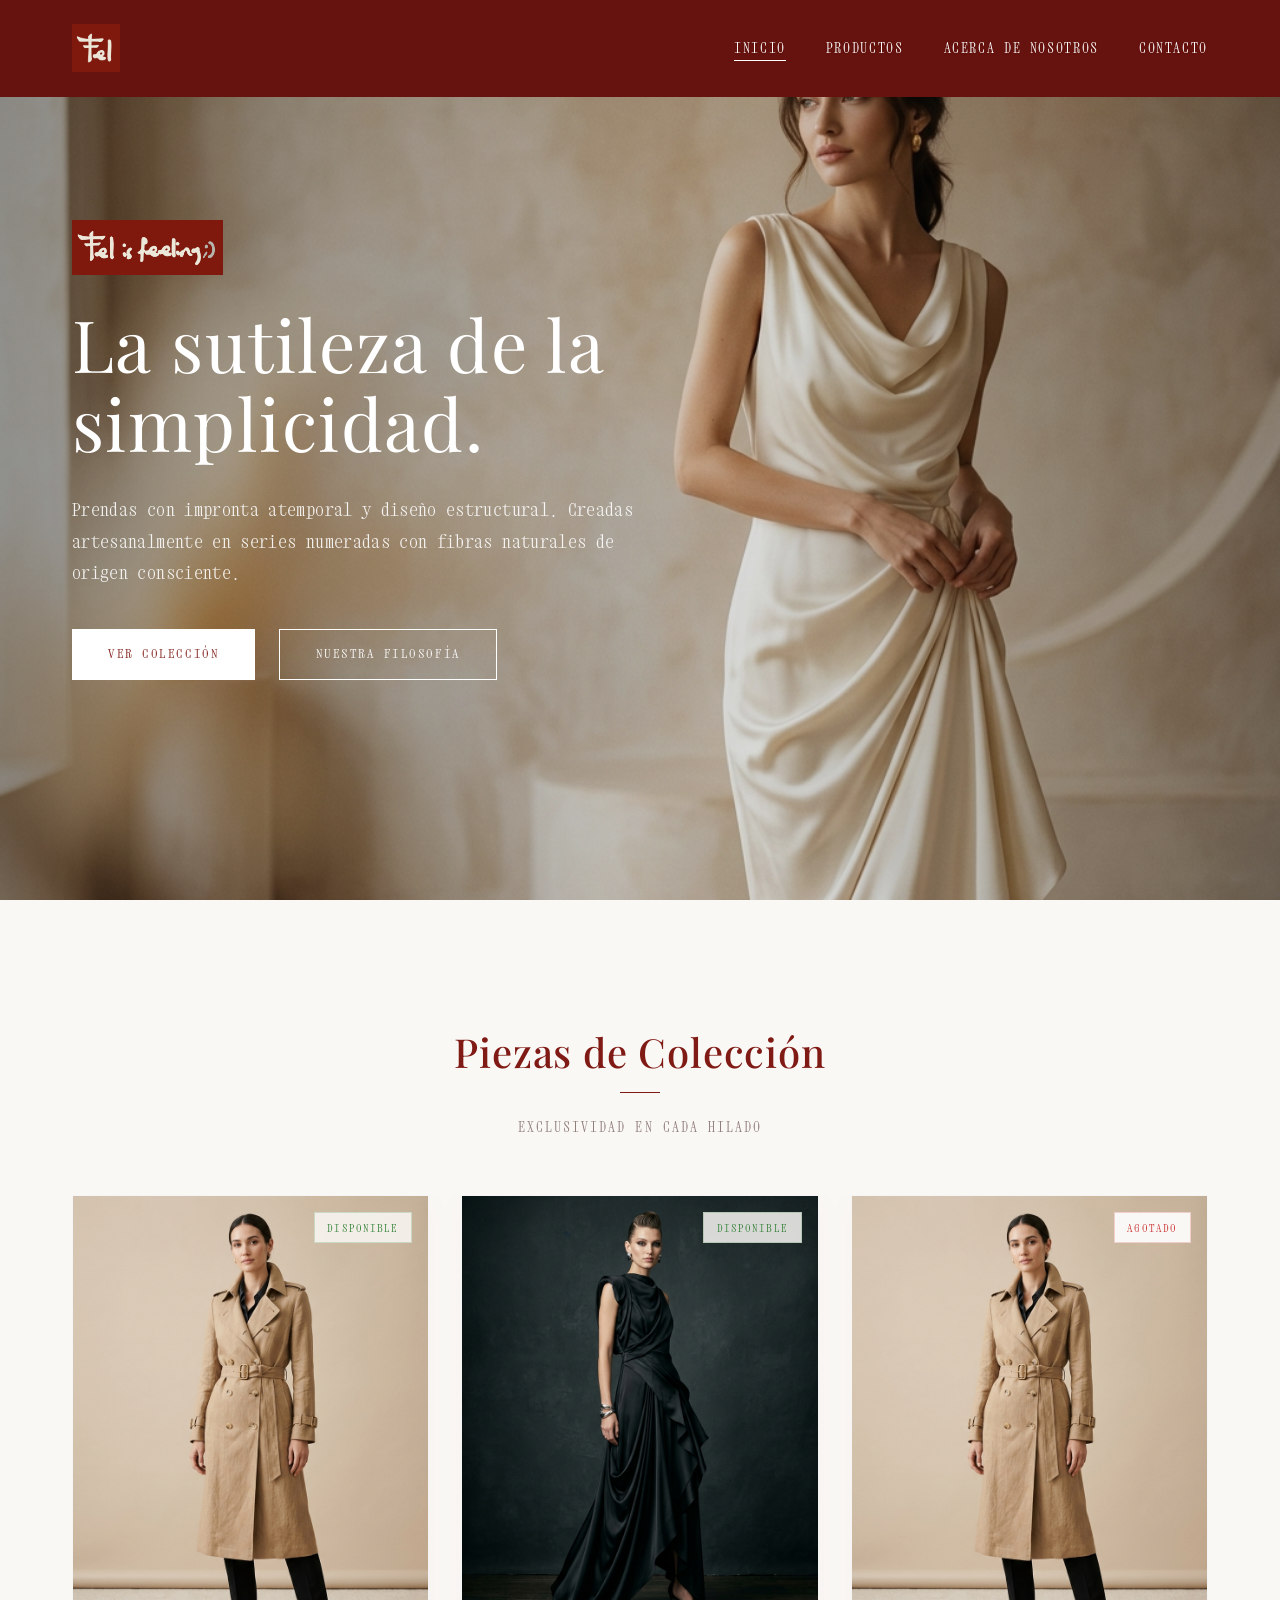
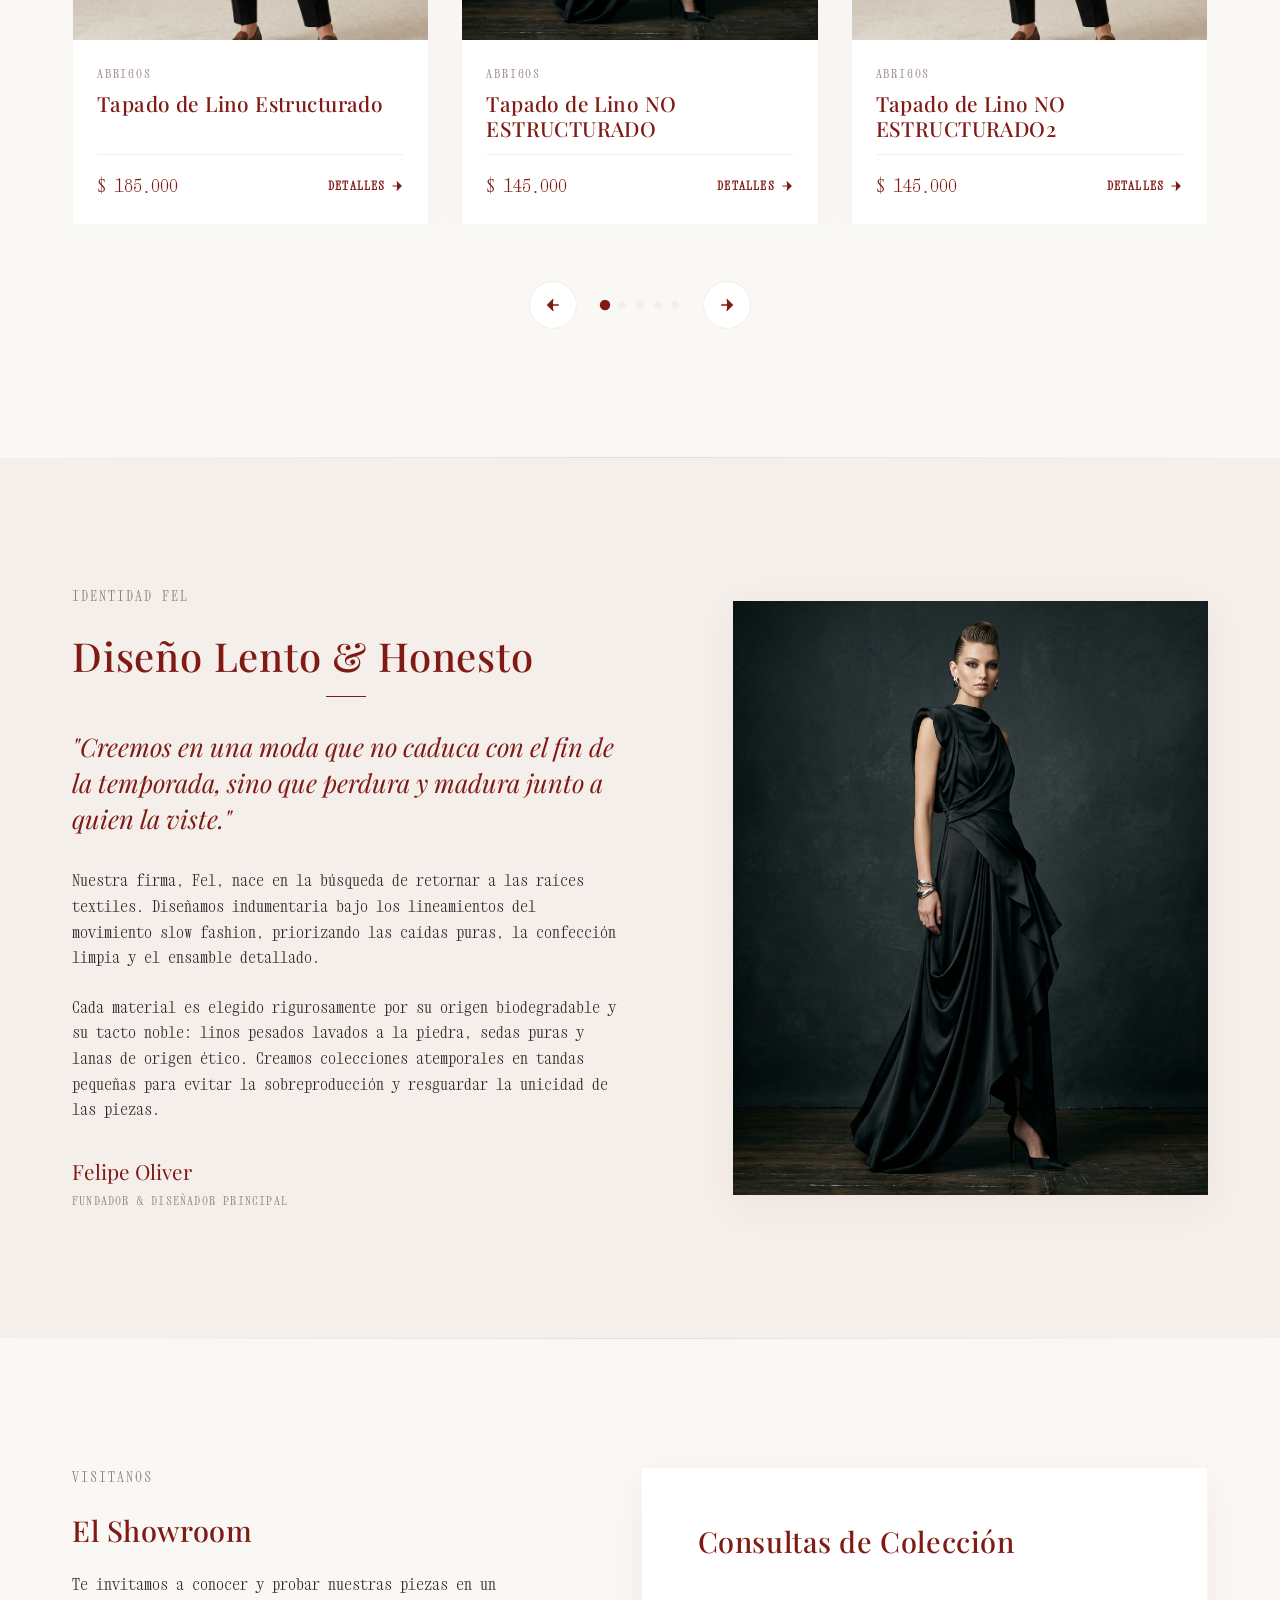
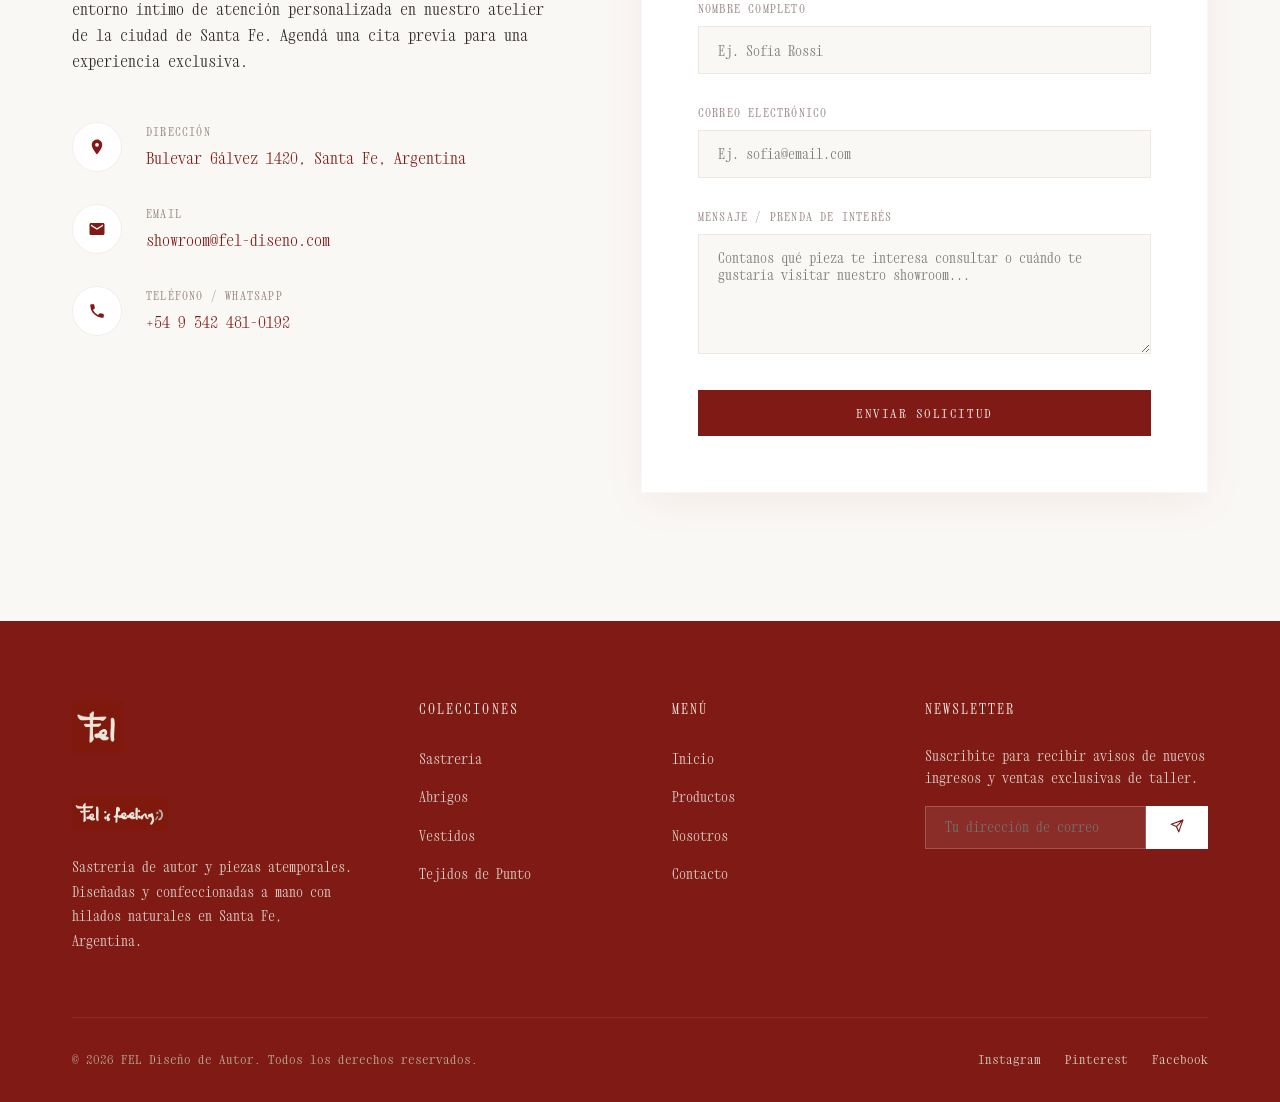
==== index.html @ 900be480 "first commit" ====
<!DOCTYPE html>
<html lang="es">
<head>
  <meta charset="UTF-8">
  <meta name="viewport" content="width=device-width, initial-scale=1.0">
  <title>Fel | Ropa de Diseño & Sastrería de Autor</title>
  <meta name="description" content="Showroom exclusivo de indumentaria Fel. Ropa de diseño con textiles nobles, sastrería de autor y procesos artesanales conscientes.">
  <link rel="stylesheet" href="./style.css">
</head>
<body>

  <!-- NAVBAR -->
  <nav class="navbar" id="main-navbar">
    <div class="container">
      <a href="./index.html" class="logo" id="brand-logo">
        <img src="./assets/images/LOGO fel.png" alt="FEL" class="logo-img">
      </a>
      <ul class="nav-links" id="navbar-links">
        <li><a href="./index.html#inicio" class="active">Inicio</a></li>
        <li><a href="./productos.html">Productos</a></li>
        <li><a href="./index.html#acerca">Acerca de nosotros</a></li>
        <li><a href="./index.html#contacto">Contacto</a></li>
      </ul>
      <button class="menu-toggle" id="menu-toggle-btn" aria-label="Abrir Menú">
        <span></span>
        <span></span>
        <span></span>
      </button>
    </div>
  </nav>

  <!-- HOME HERO SECTION (INICIO) -->
  <section class="hero" id="inicio">
    <div class="hero-bg-container">
      <img src="./assets/hero_home.png" alt="Editorial Fel" class="hero-bg" id="hero-img-bg">
      <div class="hero-overlay"></div>
    </div>
    <div class="container">
      <div class="hero-content">
        <img src="./assets/images/Feel TM.png" alt="Fel is feeling" class="hero-slogan-img">
        <h1 class="hero-title">La sutileza de la simplicidad.</h1>
        <p class="hero-desc">Prendas con impronta atemporal y diseño estructural. Creadas artesanalmente en series numeradas con fibras naturales de origen consciente.</p>
        <div class="hero-actions">
          <a href="./productos.html" class="btn btn-primary" id="hero-cta-primary">Ver Colección</a>
          <a href="#acerca" class="btn" id="hero-cta-secondary">Nuestra Filosofía</a>
        </div>
      </div>
    </div>
  </section>

  <!-- FEATURED PRODUCTS CAROUSEL SECTION -->
  <section class="section featured-products" id="destacados">
    <div class="container">
      <h2 class="section-title">Piezas de Colección</h2>
      <p class="section-subtitle">Exclusividad en cada hilado</p>

      <div class="carousel-container">
        <div class="carousel-wrapper" id="carousel-wrapper">
          <div class="carousel-track" id="carousel-track">
            <!-- Dynamically populated via app.js -->
          </div>
        </div>

        <!-- Carousel Navigation Controls -->
        <div class="carousel-controls">
          <button class="carousel-btn" id="carousel-prev" aria-label="Anterior">
            <svg viewBox="0 0 24 24"><path d="M19 12H5M12 19l-7-7 7-7" stroke="currentColor" stroke-width="2" stroke-linecap="round" stroke-linejoin="round"/></svg>
          </button>
          
          <div class="carousel-dots" id="carousel-dots">
            <!-- Dynamic dots indicators -->
          </div>

          <button class="carousel-btn" id="carousel-next" aria-label="Siguiente">
            <svg viewBox="0 0 24 24"><path d="M5 12h14M12 5l7 7-7 7" stroke="currentColor" stroke-width="2" stroke-linecap="round" stroke-linejoin="round"/></svg>
          </button>
        </div>
      </div>
    </div>
  </section>

  <hr>

  <!-- ACERCA DE NOSOTROS SECTION -->
  <section class="section about-section" id="acerca">
    <div class="container">
      <div class="about-grid">
        <div class="about-content">
          <span class="section-subtitle" style="text-align: left; margin-bottom: 1.5rem; display: block;">Identidad Fel</span>
          <h2 class="section-title" style="text-align: left; margin-bottom: 2rem; margin-top: 0;">Diseño Lento & Honesto</h2>
          <p class="about-quote">"Creemos en una moda que no caduca con el fin de la temporada, sino que perdura y madura junto a quien la viste."</p>
          <p class="about-text">Nuestra firma, Fel, nace en la búsqueda de retornar a las raíces textiles. Diseñamos indumentaria bajo los lineamientos del movimiento slow fashion, priorizando las caídas puras, la confección limpia y el ensamble detallado.</p>
          <p class="about-text">Cada material es elegido rigurosamente por su origen biodegradable y su tacto noble: linos pesados lavados a la piedra, sedas puras y lanas de origen ético. Creamos colecciones atemporales en tandas pequeñas para evitar la sobreproducción y resguardar la unicidad de las piezas.</p>
          <p class="about-signature">Felipe Oliver <span>Fundador & Diseñador Principal</span></p>
        </div>
        <div class="about-img-container">
          <img src="./assets/dress_silk.png" alt="Taller de diseño Fel" class="about-img" id="about-brand-img">
        </div>
      </div>
    </div>
  </section>

  <hr>

  <!-- CONTACT SECTION -->
  <section class="section contact-section" id="contacto">
    <div class="container">
      <div class="contact-grid">
        <div class="contact-info-panel">
          <span class="section-subtitle" style="text-align: left; margin-bottom: 1.5rem; display: block;">Visitanos</span>
          <h3>El Showroom</h3>
          <p>Te invitamos a conocer y probar nuestras piezas en un entorno íntimo de atención personalizada en nuestro atelier de la ciudad de Santa Fe. Agendá una cita previa para una experiencia exclusiva.</p>
          
          <ul class="contact-details">
            <li class="contact-item">
              <div class="contact-icon-box">
                <svg viewBox="0 0 24 24"><path d="M12 2C8.13 2 5 5.13 5 9c0 5.25 7 13 7 13s7-7.75 7-13c0-3.87-3.13-7-7-7zm0 9.5a2.5 2.5 0 0 1 0-5 2.5 2.5 0 0 1 0 5z"/></svg>
              </div>
              <div>
                <div class="contact-label">Dirección</div>
                <div class="contact-value">Bulevar Gálvez 1420, Santa Fe, Argentina</div>
              </div>
            </li>
            <li class="contact-item">
              <div class="contact-icon-box">
                <svg viewBox="0 0 24 24"><path d="M20 4H4c-1.1 0-1.99.9-1.99 2L2 18c0 1.1.9 2 2 2h16c1.1 0 2-.9 2-2V6c0-1.1-.9-2-2-2zm0 4l-8 5-8-5V6l8 5 8-5v2z"/></svg>
              </div>
              <div>
                <div class="contact-label">Email</div>
                <div class="contact-value">showroom@fel-diseno.com</div>
              </div>
            </li>
            <li class="contact-item">
              <div class="contact-icon-box">
                <svg viewBox="0 0 24 24"><path d="M20 15.5c-1.25 0-2.45-.2-3.57-.57a1.02 1.02 0 0 0-1.01.24l-2.2 2.2a15.045 15.045 0 0 1-6.59-6.59l2.2-2.21a.96.96 0 0 0 .25-1A11.36 11.36 0 0 1 8.5 4c0-.55-.45-1-1-1H4c-.55 0-1 .45-1 1 0 9.39 7.61 17 17 17 .55 0 1-.45 1-1v-3.5c0-.55-.45-1-1-1z"/></svg>
              </div>
              <div>
                <div class="contact-label">Teléfono / Whatsapp</div>
                <div class="contact-value">+54 9 342 481-0192</div>
              </div>
            </li>
          </ul>
        </div>

        <div class="contact-form-panel">
          <h3 class="form-title">Consultas de Colección</h3>
          <form id="contact-form" onsubmit="event.preventDefault(); alert('Gracias por contactarte con Fel. Nos comunicaremos a la brevedad para coordinar tu cita.'); this.reset();">
            <div class="form-group">
              <label for="name" class="form-label">Nombre Completo</label>
              <input type="text" id="name" class="form-control" placeholder="Ej. Sofía Rossi" required>
            </div>
            
            <div class="form-group">
              <label for="email" class="form-label">Correo Electrónico</label>
              <input type="email" id="email" class="form-control" placeholder="Ej. sofia@email.com" required>
            </div>
            
            <div class="form-group">
              <label for="message" class="form-label">Mensaje / Prenda de Interés</label>
              <textarea id="message" class="form-control" placeholder="Contanos qué pieza te interesa consultar o cuándo te gustaría visitar nuestro showroom..." required></textarea>
            </div>
            
            <button type="submit" class="btn btn-accent btn-primary" style="width: 100%; text-align: center;" id="form-submit-btn">Enviar Solicitud</button>
          </form>
        </div>
      </div>
    </div>
  </section>

  <!-- GENERIC FOOTER -->
  <footer class="footer">
    <div class="container">
      <div class="footer-grid">
        <div class="footer-brand">
          <a href="#" class="logo"><img src="./assets/images/LOGO fel.png" alt="FEL" class="logo-img-footer"></a>
          <img src="./assets/images/Feel TM.png" alt="Fel is feeling" class="footer-slogan-img">
          <p>Sastrería de autor y piezas atemporales. Diseñadas y confeccionadas a mano con hilados naturales en Santa Fe, Argentina.</p>
        </div>
        
        <div>
          <h4 class="footer-title">Colecciones</h4>
          <ul class="footer-links">
            <li><a href="./productos.html?filter=sastreria">Sastrería</a></li>
            <li><a href="./productos.html?filter=tapados">Abrigos</a></li>
            <li><a href="./productos.html?filter=vestidos">Vestidos</a></li>
            <li><a href="./productos.html?filter=tejidos">Tejidos de Punto</a></li>
          </ul>
        </div>
        
        <div>
          <h4 class="footer-title">Menú</h4>
          <ul class="footer-links">
            <li><a href="./index.html#inicio">Inicio</a></li>
            <li><a href="./productos.html">Productos</a></li>
            <li><a href="./index.html#acerca">Nosotros</a></li>
            <li><a href="./index.html#contacto">Contacto</a></li>
          </ul>
        </div>
        
        <div>
          <h4 class="footer-title">Newsletter</h4>
          <p style="color: #E2DCD5; font-size: 0.85rem; margin-bottom: 1rem;">Suscribite para recibir avisos de nuevos ingresos y ventas exclusivas de taller.</p>
          <form class="newsletter-form" onsubmit="event.preventDefault(); alert('Suscrito correctamente a las novedades de Fel.'); this.reset();">
            <input type="email" class="newsletter-input" placeholder="Tu dirección de correo" aria-label="Correo electrónico para newsletter" required>
            <button type="submit" class="newsletter-btn" aria-label="Suscribirse">
              <svg width="14" height="14" viewBox="0 0 24 24" fill="none" stroke="currentColor" stroke-width="2" stroke-linecap="round" stroke-linejoin="round"><line x1="22" y1="2" x2="11" y2="13"/><polygon points="22 2 15 22 11 13 2 9 22 2"/></svg>
            </button>
          </form>
        </div>
      </div>
      
      <div class="footer-bottom">
        <div>&copy; 2026 FEL Diseño de Autor. Todos los derechos reservados.</div>
        <div class="footer-socials">
          <a href="#" aria-label="Instagram">Instagram</a>
          <a href="#" aria-label="Pinterest">Pinterest</a>
          <a href="#" aria-label="Facebook">Facebook</a>
        </div>
      </div>
    </div>
  </footer>

  <!-- PRODUCT DETAIL MODAL -->
  <div id="product-modal" class="modal">
    <div class="modal-backdrop"></div>
    <div class="modal-content">
      <button class="modal-close-btn" id="modal-close" aria-label="Cerrar ventana">
        <svg viewBox="0 0 24 24"><path d="M19 6.41L17.59 5 12 10.59 6.41 5 5 6.41 10.59 12 5 17.59 6.41 19 12 13.41 17.59 19 19 17.59 13.41 12z"/></svg>
      </button>
      <div class="modal-gallery">
        <img id="modal-img" src="" alt="">
      </div>
      <div class="modal-details">
        <span class="modal-category" id="modal-cat">Categoría</span>
        <h2 class="modal-title" id="modal-title">Nombre del Producto</h2>
        <div class="modal-price" id="modal-price">$ 0</div>
        
        <div class="modal-divider"></div>
        
        <p class="modal-desc" id="modal-desc">Descripción detallada del producto.</p>
        
        <div class="modal-meta">
          <div class="modal-meta-item">
            <span class="modal-meta-label">Composición</span>
            <span class="modal-meta-value" id="modal-materials">Materiales</span>
          </div>
          <div class="modal-meta-item">
            <span class="modal-meta-label">Cuidado</span>
            <span class="modal-meta-value" id="modal-care">Cuidado</span>
          </div>
          <div class="modal-meta-item">
            <span class="modal-meta-label">Estado</span>
            <span class="modal-meta-value" id="modal-status">Disponible</span>
          </div>
        </div>
        
        <a href="#" id="modal-consult-btn" class="btn btn-primary" style="text-align: center; margin-top: auto; display: flex; align-items: center; justify-content: center; gap: 0.5rem;" target="_blank"><svg style="width: 18px; height: 18px; fill: currentColor;" viewBox="0 0 24 24"><path d="M.057 24l1.687-6.163c-1.041-1.804-1.588-3.849-1.587-5.946C.06 5.348 5.397.01 12.008.01c3.202.001 6.212 1.246 8.477 3.513 2.262 2.268 3.507 5.28 3.505 8.484-.004 6.657-5.34 11.997-11.953 11.997-2.005-.001-3.973-.504-5.714-1.464L0 24zm6.586-3.834l.366.218c1.6.952 3.454 1.455 5.352 1.456 5.793 0 10.511-4.721 10.514-10.518.001-2.807-1.09-5.446-3.076-7.437C17.466 2.395 14.823 1.3 12.012 1.3c-5.797 0-10.518 4.722-10.521 10.52-.001 1.947.509 3.847 1.479 5.487l.239.406-1.011 3.693 3.788-.992zm11.758-7.66c-.301-.15-1.782-.88-2.059-.98-.277-.101-.48-.15-.68.15-.2.301-.776.98-.952 1.18-.176.2-.352.226-.653.075-1.393-.697-2.316-1.229-3.238-2.81-.242-.416.242-.386.693-1.286.075-.15.038-.282-.019-.382-.056-.1-.48-1.157-.658-1.582-.173-.415-.349-.359-.48-.365-.125-.005-.268-.006-.411-.006s-.375.053-.571.267c-.196.213-.75.733-.75 1.79 0 1.056.769 2.079.876 2.223.107.144 1.51 2.305 3.659 3.233.51.221.908.353 1.218.452.513.163.98.14 1.348.084.411-.062 1.782-.73 2.033-1.433.253-.704.253-1.306.177-1.432-.077-.127-.278-.201-.58-.352z"/></svg>Consultar por WhatsApp</a>
      </div>
    </div>
  </div>

  <script src="./app.js"></script>
</body>
</html>
---- style.css ----
/* IMPORT GOOGLE FONTS */
@import url('https://fonts.googleapis.com/css2?family=Outfit:wght@300;400;500;600&family=Playfair+Display:ital,wght@0,400;0,500;0,600;1,400&family=Xanh+Mono:ital@0;1&display=swap');

/* RESET & BASE */
*,
*::before,
*::after {
  box-sizing: border-box;
  margin: 0;
  padding: 0;
}

:root {
  --color-bg: #FAF8F5;
  /* Warm linen/cream */
  --color-primary: #801A15;
  /* Burgundy brand red */
  --color-secondary: #2C2523;
  /* Soft warm charcoal */
  --color-accent: #801A15;
  /* Burgundy brand red */
  --color-accent-hover: #66120E;
  --color-muted: #8E7B78;
  /* Muted warm gray */
  --color-light: #F4EFEA;
  /* Light sand/beige */
  --color-white: #FFFFFF;
  --color-glass: rgba(250, 248, 245, 0.85);
  --border-glass: rgba(128, 26, 21, 0.08);
  --shadow-subtle: 0 4px 30px rgba(128, 26, 21, 0.03);
  --shadow-medium: 0 10px 40px rgba(128, 26, 21, 0.06);
  --font-serif: 'Playfair Display', Georgia, serif;
  --font-sans: 'Xanh Mono', monospace;
  /* Monospace body font */
  --transition-smooth: all 0.5s cubic-bezier(0.16, 1, 0.3, 1);
  --transition-fast: all 0.25s cubic-bezier(0.4, 0, 0.2, 1);
  --max-width: 1200px;
}

html {
  scroll-behavior: smooth;
}

body {
  font-family: var(--font-sans);
  background-color: var(--color-bg);
  color: var(--color-primary);
  line-height: 1.6;
  overflow-x: hidden;
  -webkit-font-smoothing: antialiased;
}

/* TYPOGRAPHY */
h1,
h2,
h3,
h4 {
  font-family: var(--font-serif);
  font-weight: 500;
  letter-spacing: 0.02em;
  line-height: 1.2;
}

a {
  color: inherit;
  text-decoration: none;
  transition: var(--transition-fast);
}

button,
input,
textarea {
  font-family: inherit;
}

.section-title {
  font-size: 2.5rem;
  text-align: center;
  margin-bottom: 1.5rem;
  position: relative;
  color: var(--color-primary);
}

.section-title::after {
  content: '';
  display: block;
  width: 40px;
  height: 1px;
  background-color: var(--color-accent);
  margin: 1rem auto 0 auto;
}

.section-subtitle {
  text-align: center;
  font-family: var(--font-sans);
  font-weight: 300;
  text-transform: uppercase;
  letter-spacing: 0.15em;
  color: var(--color-muted);
  font-size: 0.85rem;
  margin-bottom: 3.5rem;
}

/* UTILITIES */
.container {
  max-width: var(--max-width);
  margin: 0 auto;
  padding: 0 2rem;
}

.btn {
  display: inline-block;
  padding: 0.9rem 2.2rem;
  text-transform: uppercase;
  letter-spacing: 0.12em;
  font-size: 0.8rem;
  font-weight: 500;
  border: 1px solid var(--color-primary);
  background: transparent;
  color: var(--color-primary);
  cursor: pointer;
  transition: var(--transition-smooth);
  position: relative;
  overflow: hidden;
  z-index: 1;
}

.btn::before {
  content: '';
  position: absolute;
  top: 100%;
  left: 0;
  width: 100%;
  height: 100%;
  background-color: var(--color-primary);
  transition: var(--transition-smooth);
  z-index: -1;
}

.btn:hover {
  color: var(--color-white);
}

.btn:hover::before {
  top: 0;
}

.btn-primary {
  background-color: var(--color-primary);
  color: var(--color-white);
  border: 1px solid var(--color-primary);
}

.btn-primary::before {
  background-color: var(--color-bg);
}

.btn-primary:hover {
  color: var(--color-primary);
}

.btn-accent {
  background-color: var(--color-accent);
  border: 1px solid var(--color-accent);
  color: var(--color-white);
}

.btn-accent::before {
  background-color: var(--color-primary);
}

.btn-accent:hover {
  border-color: var(--color-primary);
}

/* NAVBAR */
.navbar {
  position: fixed;
  top: 0;
  left: 0;
  width: 100%;
  z-index: 1000;
  background-color: #66120E;
  border-bottom: 1px solid transparent;
  transition: var(--transition-smooth);
  padding: 1.5rem 0;
}

.navbar.scrolled {
  background-color: var(--color-glass);
  backdrop-filter: blur(15px);
  -webkit-backdrop-filter: blur(15px);
  padding: 0.8rem 0;
  border-bottom: 1px solid var(--border-glass);
  box-shadow: var(--shadow-subtle);
}

.navbar .container {
  display: flex;
  align-items: center;
  justify-content: space-between;
}

/* Navbar transparent link override rules */
.navbar:not(.scrolled) .nav-links a {
  color: var(--color-white);
  text-shadow: 0 1px 2px rgba(0, 0, 0, 0.12);
}

.navbar:not(.scrolled) .nav-links a::after {
  background-color: var(--color-white);
}

.navbar:not(.scrolled) .menu-toggle span {
  background-color: var(--color-white);
}

.navbar:not(.scrolled) .nav-links a.active {
  color: var(--color-white);
}

.logo {
  display: flex;
  align-items: center;
  transition: var(--transition-smooth);
}

.logo-img {
  height: 48px;
  width: auto;
  display: block;
}

.logo-img-footer {
  height: 52px;
  width: auto;
  display: block;
  margin-bottom: 1.2rem;
}

.hero-slogan-img {
  height: 55px;
  width: auto;
  margin-bottom: 1.8rem;
  display: block;
}

.footer-slogan-img {
  height: 35px;
  width: auto;
  margin-bottom: 1.5rem;
  display: block;
}

.nav-links {
  display: flex;
  list-style: none;
  gap: 2.5rem;
}

.nav-links a {
  font-size: 0.85rem;
  font-weight: 400;
  text-transform: uppercase;
  letter-spacing: 0.12em;
  position: relative;
  padding: 0.3rem 0;
}

.nav-links a::after {
  content: '';
  position: absolute;
  bottom: 0;
  left: 50%;
  width: 0;
  height: 1px;
  background-color: var(--color-accent);
  transition: var(--transition-fast);
}

.nav-links a:hover {
  color: var(--color-accent);
}

.nav-links a:hover::after {
  width: 100%;
  left: 0;
}

.nav-links a.active {
  color: var(--color-accent);
}

.nav-links a.active::after {
  width: 100%;
  left: 0;
}

/* Mobile Menu Button */
.menu-toggle {
  display: none;
  background: none;
  border: none;
  cursor: pointer;
  flex-direction: column;
  gap: 6px;
  z-index: 1001;
}

.menu-toggle span {
  display: block;
  width: 25px;
  height: 2px;
  background-color: var(--color-primary);
  transition: var(--transition-fast);
}

/* HERO SECTION (INICIO) */
.hero {
  position: relative;
  height: 100vh;
  min-height: 600px;
  display: flex;
  align-items: center;
  overflow: hidden;
  background-color: var(--color-light);
}

.hero-bg-container {
  position: absolute;
  top: 0;
  left: 0;
  width: 100%;
  height: 100%;
  z-index: 1;
}

.hero-bg {
  width: 100%;
  height: 100%;
  object-fit: cover;
  object-position: center 20%;
  filter: brightness(0.95);
  /* Elegant zoom-in entry animation */
  animation: zoomBg 12s infinite alternate ease-in-out;
}

.hero-overlay {
  position: absolute;
  top: 0;
  left: 0;
  width: 100%;
  height: 100%;
  background: linear-gradient(to right, rgba(21, 21, 21, 0.4) 0%, rgba(21, 21, 21, 0.1) 60%, rgba(21, 21, 21, 0.3) 100%);
  z-index: 2;
}

.hero .container {
  position: relative;
  z-index: 3;
  width: 100%;
}

.hero-content {
  max-width: 600px;
  color: var(--color-white);
  opacity: 0;
  transform: translateY(30px);
  animation: fadeInUp 1.2s cubic-bezier(0.16, 1, 0.3, 1) forwards;
  animation-delay: 0.3s;
}

.hero-tag {
  font-size: 0.9rem;
  text-transform: uppercase;
  letter-spacing: 0.25em;
  margin-bottom: 1.5rem;
  color: var(--color-accent);
  display: block;
  font-weight: 500;
}

.hero-title {
  font-size: 4.5rem;
  font-weight: 400;
  margin-bottom: 2rem;
  line-height: 1.1;
}

.hero-desc {
  font-size: 1.1rem;
  font-weight: 300;
  margin-bottom: 2.5rem;
  opacity: 0.9;
  letter-spacing: 0.02em;
  line-height: 1.8;
}

.hero-actions {
  display: flex;
  gap: 1.5rem;
}

.hero-actions .btn {
  border-color: var(--color-white);
  color: var(--color-white);
}

.hero-actions .btn::before {
  background-color: var(--color-white);
}

.hero-actions .btn:hover {
  color: var(--color-primary);
}

.hero-actions .btn-primary {
  background-color: var(--color-white);
  color: var(--color-primary);
  border-color: var(--color-white);
}

.hero-actions .btn-primary::before {
  background-color: var(--color-accent);
}

.hero-actions .btn-primary:hover {
  color: var(--color-white);
}

@keyframes zoomBg {
  from {
    transform: scale(1);
  }

  to {
    transform: scale(1.08);
  }
}

@keyframes fadeInUp {
  to {
    opacity: 1;
    transform: translateY(0);
  }
}

/* SECTION PADDING */
.section {
  padding: 8rem 0;
}

/* FEATURED CAROUSEL SECTION */
.featured-products {
  background-color: var(--color-bg);
  position: relative;
  overflow: hidden;
}

.carousel-container {
  position: relative;
  width: 100%;
  margin-top: 1rem;
}

.carousel-wrapper {
  overflow: hidden;
  position: relative;
  width: 100%;
  cursor: grab;
}

.carousel-wrapper:active {
  cursor: grabbing;
}

.carousel-track {
  display: flex;
  gap: 2rem;
  transition: transform 0.6s cubic-bezier(0.16, 1, 0.3, 1);
  will-change: transform;
}

.carousel-slide {
  flex: 0 0 calc((100% - 4rem) / 3);
  /* 3 cards on desktop */
  min-width: 280px;
}

/* PRODUCT CARD */
.product-card {
  background: var(--color-white);
  border: 1px solid rgba(21, 21, 21, 0.04);
  box-shadow: var(--shadow-subtle);
  overflow: hidden;
  transition: var(--transition-smooth);
  display: flex;
  flex-direction: column;
  height: 100%;
  position: relative;
}

.product-card:hover {
  transform: translateY(-8px);
  box-shadow: var(--shadow-medium);
  border-color: rgba(21, 21, 21, 0.08);
}

.product-img-wrapper {
  position: relative;
  width: 100%;
  padding-bottom: 125%;
  /* 4:5 elegant aspect ratio */
  overflow: hidden;
  background-color: var(--color-light);
}

.product-img {
  position: absolute;
  top: 0;
  left: 0;
  width: 100%;
  height: 100%;
  object-fit: cover;
  transition: var(--transition-smooth);
}

.product-card:hover .product-img {
  transform: scale(1.05);
}

.product-badge {
  position: absolute;
  top: 1rem;
  right: 1rem;
  padding: 0.35rem 0.8rem;
  font-size: 0.7rem;
  text-transform: uppercase;
  letter-spacing: 0.1em;
  font-weight: 500;
  background: var(--color-glass);
  backdrop-filter: blur(8px);
  -webkit-backdrop-filter: blur(8px);
  border: 1px solid var(--border-glass);
  z-index: 10;
}

.product-badge.instock {
  color: #2e7d32;
  border-color: rgba(46, 125, 50, 0.2);
}

.product-badge.lowstock {
  color: #d84315;
  border-color: rgba(216, 67, 21, 0.2);
}

.product-badge.outofstock {
  color: #c62828;
  border-color: rgba(198, 40, 40, 0.2);
  background: rgba(255, 255, 255, 0.9);
}

.product-info {
  padding: 1.5rem;
  display: flex;
  flex-direction: column;
  flex-grow: 1;
}

.product-category {
  font-size: 0.75rem;
  text-transform: uppercase;
  letter-spacing: 0.15em;
  color: var(--color-muted);
  margin-bottom: 0.5rem;
}

.product-title {
  font-size: 1.3rem;
  margin-bottom: 0.8rem;
  color: var(--color-primary);
  font-family: var(--font-serif);
}

.product-price-row {
  display: flex;
  justify-content: space-between;
  align-items: center;
  margin-top: auto;
  padding-top: 1rem;
  border-top: 1px solid var(--color-light);
}

.product-price {
  font-size: 1.15rem;
  font-weight: 500;
  color: var(--color-primary);
  font-family: var(--font-sans);
}

.product-view-btn {
  font-size: 0.75rem;
  text-transform: uppercase;
  letter-spacing: 0.1em;
  font-weight: 600;
  color: var(--color-accent);
  border: none;
  background: none;
  cursor: pointer;
  transition: var(--transition-fast);
  display: flex;
  align-items: center;
  gap: 0.3rem;
}

.product-view-btn:hover {
  color: var(--color-primary);
}

.product-view-btn svg {
  width: 14px;
  height: 14px;
  fill: currentColor;
  transition: transform var(--transition-fast);
}

.product-view-btn:hover svg {
  transform: translateX(4px);
}

/* CAROUSEL NAV CONTROLS */
.carousel-controls {
  display: flex;
  justify-content: center;
  gap: 1.5rem;
  margin-top: 3.5rem;
  align-items: center;
}

.carousel-btn {
  width: 48px;
  height: 48px;
  border: 1px solid var(--border-glass);
  border-radius: 50%;
  background: var(--color-white);
  color: var(--color-primary);
  cursor: pointer;
  display: flex;
  align-items: center;
  justify-content: center;
  transition: var(--transition-smooth);
}

.carousel-btn:hover {
  background-color: var(--color-primary);
  color: var(--color-white);
  border-color: var(--color-primary);
}

.carousel-btn svg {
  width: 18px;
  height: 18px;
  fill: currentColor;
}

.carousel-dots {
  display: flex;
  gap: 0.6rem;
}

.carousel-dot {
  width: 8px;
  height: 8px;
  border-radius: 50%;
  background-color: var(--color-light);
  border: none;
  cursor: pointer;
  transition: var(--transition-smooth);
}

.carousel-dot.active {
  background-color: var(--color-accent);
  transform: scale(1.3);
}

/* PRODUCTS PAGE (`pageProductos`) */
.products-header {
  padding-top: 10rem;
  padding-bottom: 4rem;
  background-color: var(--color-light);
  text-align: center;
}

.products-filter-section {
  display: flex;
  justify-content: space-between;
  align-items: center;
  flex-wrap: wrap;
  gap: 1.5rem;
  margin-bottom: 3.5rem;
  padding-bottom: 1.5rem;
  border-bottom: 1px solid var(--border-glass);
}

.filter-group {
  display: flex;
  gap: 1rem;
}

.filter-btn {
  padding: 0.5rem 1.2rem;
  font-size: 0.8rem;
  text-transform: uppercase;
  letter-spacing: 0.1em;
  background: transparent;
  border: 1px solid transparent;
  color: var(--color-muted);
  cursor: pointer;
  transition: var(--transition-fast);
}

.filter-btn:hover {
  color: var(--color-primary);
}

.filter-btn.active {
  border-color: var(--color-primary);
  color: var(--color-primary);
  font-weight: 500;
}

.search-box {
  position: relative;
  width: 250px;
}

.search-box input {
  width: 100%;
  padding: 0.6rem 1rem 0.6rem 2.2rem;
  font-size: 0.85rem;
  background: var(--color-white);
  border: 1px solid var(--border-glass);
  border-radius: 0;
  outline: none;
  transition: var(--transition-fast);
}

.search-box input:focus {
  border-color: var(--color-accent);
  box-shadow: var(--shadow-subtle);
}

.search-box svg {
  position: absolute;
  left: 0.8rem;
  top: 50%;
  transform: translateY(-50%);
  width: 14px;
  height: 14px;
  fill: var(--color-muted);
  pointer-events: none;
}

.products-grid {
  display: grid;
  grid-template-columns: repeat(3, 1fr);
  gap: 2.5rem 2rem;
}

.no-results {
  grid-column: 1 / -1;
  text-align: center;
  padding: 5rem 0;
  color: var(--color-muted);
  font-size: 1.1rem;
}

/* ABOUT US SECTION */
.about-section {
  background-color: var(--color-light);
}

.about-grid {
  display: grid;
  grid-template-columns: 1.1fr 0.9fr;
  gap: 5rem;
  align-items: center;
}

.about-content {
  padding-right: 2rem;
}

.about-quote {
  font-family: var(--font-serif);
  font-size: 1.6rem;
  line-height: 1.4;
  margin-bottom: 2rem;
  font-style: italic;
  color: var(--color-accent);
}

.about-text {
  font-size: 1rem;
  color: var(--color-secondary);
  margin-bottom: 1.5rem;
  font-weight: 300;
}

.about-signature {
  font-family: var(--font-serif);
  font-size: 1.3rem;
  margin-top: 2rem;
  color: var(--color-primary);
}

.about-signature span {
  font-size: 0.75rem;
  font-family: var(--font-sans);
  text-transform: uppercase;
  color: var(--color-muted);
  display: block;
  letter-spacing: 0.1em;
  margin-top: 0.2rem;
}

.about-img-container {
  position: relative;
  padding-bottom: 125%;
  overflow: hidden;
  box-shadow: var(--shadow-medium);
}

.about-img {
  position: absolute;
  top: 0;
  left: 0;
  width: 100%;
  height: 100%;
  object-fit: cover;
}

/* CONTACT SECTION */
.contact-section {
  background-color: var(--color-bg);
}

.contact-grid {
  display: grid;
  grid-template-columns: 1fr 1.2fr;
  gap: 6rem;
}

.contact-info-panel h3 {
  font-size: 1.8rem;
  margin-bottom: 1.5rem;
  color: var(--color-primary);
}

.contact-info-panel p {
  color: var(--color-secondary);
  font-weight: 300;
  margin-bottom: 3rem;
}

.contact-details {
  list-style: none;
}

.contact-item {
  display: flex;
  margin-bottom: 2rem;
  gap: 1.5rem;
}

.contact-icon-box {
  width: 50px;
  height: 50px;
  border-radius: 50%;
  border: 1px solid var(--border-glass);
  display: flex;
  align-items: center;
  justify-content: center;
  color: var(--color-accent);
  background: var(--color-white);
  flex-shrink: 0;
}

.contact-icon-box svg {
  width: 18px;
  height: 18px;
  fill: currentColor;
}

.contact-label {
  font-size: 0.75rem;
  text-transform: uppercase;
  letter-spacing: 0.1em;
  color: var(--color-muted);
  margin-bottom: 0.3rem;
}

.contact-value {
  font-size: 1rem;
  color: var(--color-primary);
  font-weight: 400;
}

.contact-form-panel {
  background-color: var(--color-white);
  padding: 3.5rem;
  box-shadow: var(--shadow-medium);
  border: 1px solid rgba(21, 21, 21, 0.03);
}

.form-title {
  font-size: 1.8rem;
  margin-bottom: 2.5rem;
  text-align: left;
}

.form-group {
  margin-bottom: 1.8rem;
  position: relative;
}

.form-label {
  display: block;
  font-size: 0.75rem;
  text-transform: uppercase;
  letter-spacing: 0.1em;
  color: var(--color-muted);
  margin-bottom: 0.5rem;
  font-weight: 500;
}

.form-control {
  width: 100%;
  background: var(--color-bg);
  border: 1px solid var(--border-glass);
  padding: 0.9rem 1.2rem;
  font-size: 0.9rem;
  color: var(--color-primary);
  transition: var(--transition-fast);
  border-radius: 0;
}

.form-control:focus {
  border-color: var(--color-accent);
  outline: none;
  background: var(--color-white);
}

textarea.form-control {
  resize: vertical;
  min-height: 120px;
}

/* GENERIC FOOTER */
.footer {
  background-color: var(--color-primary);
  color: var(--color-white);
  padding: 5rem 0 2rem 0;
  font-weight: 300;
}

.footer-grid {
  display: grid;
  grid-template-columns: 1.5fr 1fr 1fr 1.5fr;
  gap: 4rem;
  padding-bottom: 4rem;
  border-bottom: 1px solid rgba(255, 255, 255, 0.08);
}

.footer-brand .logo {
  color: var(--color-white);
  margin-bottom: 1.5rem;
}

.footer-brand p {
  color: #E2DCD5;
  font-size: 0.9rem;
  line-height: 1.7;
}

.footer-title {
  font-family: var(--font-sans);
  font-size: 0.85rem;
  text-transform: uppercase;
  letter-spacing: 0.15em;
  font-weight: 500;
  margin-bottom: 1.8rem;
  color: var(--color-bg);
}

.footer-links {
  list-style: none;
}

.footer-links li {
  margin-bottom: 0.8rem;
}

.footer-links a {
  color: #E2DCD5;
  font-size: 0.9rem;
}

.footer-links a:hover {
  color: var(--color-white);
  padding-left: 5px;
}

.newsletter-form {
  display: flex;
  margin-top: 1rem;
}

.newsletter-input {
  flex-grow: 1;
  background: rgba(255, 255, 255, 0.08);
  border: 1px solid rgba(255, 255, 255, 0.2);
  padding: 0.8rem 1.2rem;
  font-size: 0.85rem;
  color: var(--color-white);
  border-radius: 0;
  outline: none;
}

.newsletter-input:focus {
  border-color: var(--color-bg);
  background: rgba(255, 255, 255, 0.12);
}

.newsletter-btn {
  background-color: var(--color-white);
  color: var(--color-primary);
  border: none;
  padding: 0 1.5rem;
  cursor: pointer;
  transition: var(--transition-fast);
}

.newsletter-btn:hover {
  background-color: var(--color-light);
  color: var(--color-primary);
}

.footer-bottom {
  display: flex;
  justify-content: space-between;
  align-items: center;
  padding-top: 2rem;
  font-size: 0.8rem;
  color: #C0B5A7;
  flex-wrap: wrap;
  gap: 1rem;
}

.footer-socials {
  display: flex;
  gap: 1.5rem;
}

.footer-socials a {
  color: #E2DCD5;
}

.footer-socials a:hover {
  color: var(--color-white);
}

/* PRODUCT DETAIL MODAL */
.modal {
  position: fixed;
  top: 0;
  left: 0;
  width: 100%;
  height: 100%;
  z-index: 2000;
  display: flex;
  align-items: center;
  justify-content: center;
  opacity: 0;
  pointer-events: none;
  transition: var(--transition-smooth);
}

.modal.active {
  opacity: 1;
  pointer-events: auto;
}

.modal-backdrop {
  position: absolute;
  top: 0;
  left: 0;
  width: 100%;
  height: 100%;
  background-color: rgba(21, 21, 21, 0.6);
  backdrop-filter: blur(10px);
  -webkit-backdrop-filter: blur(10px);
}

.modal-content {
  position: relative;
  background-color: var(--color-bg);
  width: 90%;
  max-width: 900px;
  max-height: 90vh;
  overflow-y: auto;
  z-index: 2001;
  box-shadow: 0 20px 60px rgba(0, 0, 0, 0.3);
  display: grid;
  grid-template-columns: 1fr 1.1fr;
  transform: translateY(30px) scale(0.95);
  transition: var(--transition-smooth);
  border: 1px solid var(--border-glass);
}

.modal.active .modal-content {
  transform: translateY(0) scale(1);
}

.modal-close-btn {
  position: absolute;
  top: 1.5rem;
  right: 1.5rem;
  width: 40px;
  height: 40px;
  border-radius: 50%;
  background: var(--color-white);
  border: 1px solid var(--border-glass);
  cursor: pointer;
  display: flex;
  align-items: center;
  justify-content: center;
  z-index: 10;
  transition: var(--transition-fast);
  color: var(--color-primary);
}

.modal-close-btn:hover {
  background: var(--color-primary);
  color: var(--color-white);
  border-color: var(--color-primary);
}

.modal-close-btn svg {
  width: 16px;
  height: 16px;
  fill: currentColor;
}

.modal-gallery {
  position: relative;
  background-color: var(--color-light);
  min-height: 400px;
}

.modal-gallery img {
  width: 100%;
  height: 100%;
  object-fit: cover;
}

.modal-details {
  padding: 3.5rem;
  display: flex;
  flex-direction: column;
}

.modal-category {
  font-size: 0.8rem;
  text-transform: uppercase;
  letter-spacing: 0.15em;
  color: var(--color-muted);
  margin-bottom: 0.5rem;
  font-weight: 500;
}

.modal-title {
  font-size: 2.2rem;
  margin-bottom: 1rem;
  color: var(--color-primary);
}

.modal-price {
  font-size: 1.5rem;
  font-weight: 500;
  color: var(--color-accent);
  margin-bottom: 1.5rem;
}

.modal-divider {
  width: 100%;
  height: 1px;
  background-color: var(--border-glass);
  margin: 1.5rem 0;
}

.modal-desc {
  font-size: 0.95rem;
  color: var(--color-secondary);
  line-height: 1.8;
  font-weight: 300;
  margin-bottom: 1.5rem;
}

.modal-meta {
  font-size: 0.85rem;
  margin-bottom: 2rem;
}

.modal-meta-item {
  display: flex;
  margin-bottom: 0.6rem;
}

.modal-meta-label {
  width: 120px;
  font-weight: 500;
  text-transform: uppercase;
  font-size: 0.75rem;
  letter-spacing: 0.05em;
  color: var(--color-muted);
}

.modal-meta-value {
  color: var(--color-primary);
}

.modal-meta-value.instock {
  color: #2e7d32;
  font-weight: 600;
}

.modal-meta-value.lowstock {
  color: #d84315;
  font-weight: 600;
}

.modal-meta-value.outofstock {
  color: #c62828;
  font-weight: 600;
}

/* RESPONSIVE LAYOUTS */
@media (max-width: 1024px) {
  .products-grid {
    grid-template-columns: repeat(2, 1fr);
  }

  .carousel-slide {
    flex: 0 0 calc((100% - 2rem) / 2);
    /* 2 cards */
  }

  .about-grid {
    grid-template-columns: 1fr;
    gap: 3rem;
  }

  .about-content {
    padding-right: 0;
  }

  .contact-grid {
    grid-template-columns: 1fr;
    gap: 4rem;
  }
}

@media (max-width: 768px) {
  .hero-title {
    font-size: 3rem;
  }

  .section {
    padding: 5rem 0;
  }

  .menu-toggle {
    display: flex;
  }

  .nav-links {
    position: fixed;
    top: 0;
    right: -100%;
    width: 80%;
    max-width: 300px;
    height: 100vh;
    background-color: var(--color-bg);
    flex-direction: column;
    padding: 7rem 2.5rem;
    gap: 2rem;
    box-shadow: -10px 0 30px rgba(0, 0, 0, 0.05);
    transition: var(--transition-smooth);
    z-index: 999;
  }

  .nav-links.active {
    right: 0;
  }

  .navbar.scrolled .nav-links {
    background-color: var(--color-bg);
  }

  .carousel-slide {
    flex: 0 0 100%;
    /* 1 card on mobile */
  }

  .products-grid {
    grid-template-columns: 1fr;
  }

  .footer-grid {
    grid-template-columns: 1fr;
    gap: 2.5rem;
  }

  .contact-form-panel {
    padding: 2rem;
  }

  .modal-content {
    grid-template-columns: 1fr;
    width: 95%;
  }

  .modal-gallery {
    min-height: 300px;
  }

  .modal-details {
    padding: 2rem;
  }
}

/* Custom horizontal line styling */
hr {
  border: 0;
  height: 1px;
  background-image: linear-gradient(to right, rgba(0, 0, 0, 0), rgba(0, 0, 0, 0.1), rgba(0, 0, 0, 0));
}
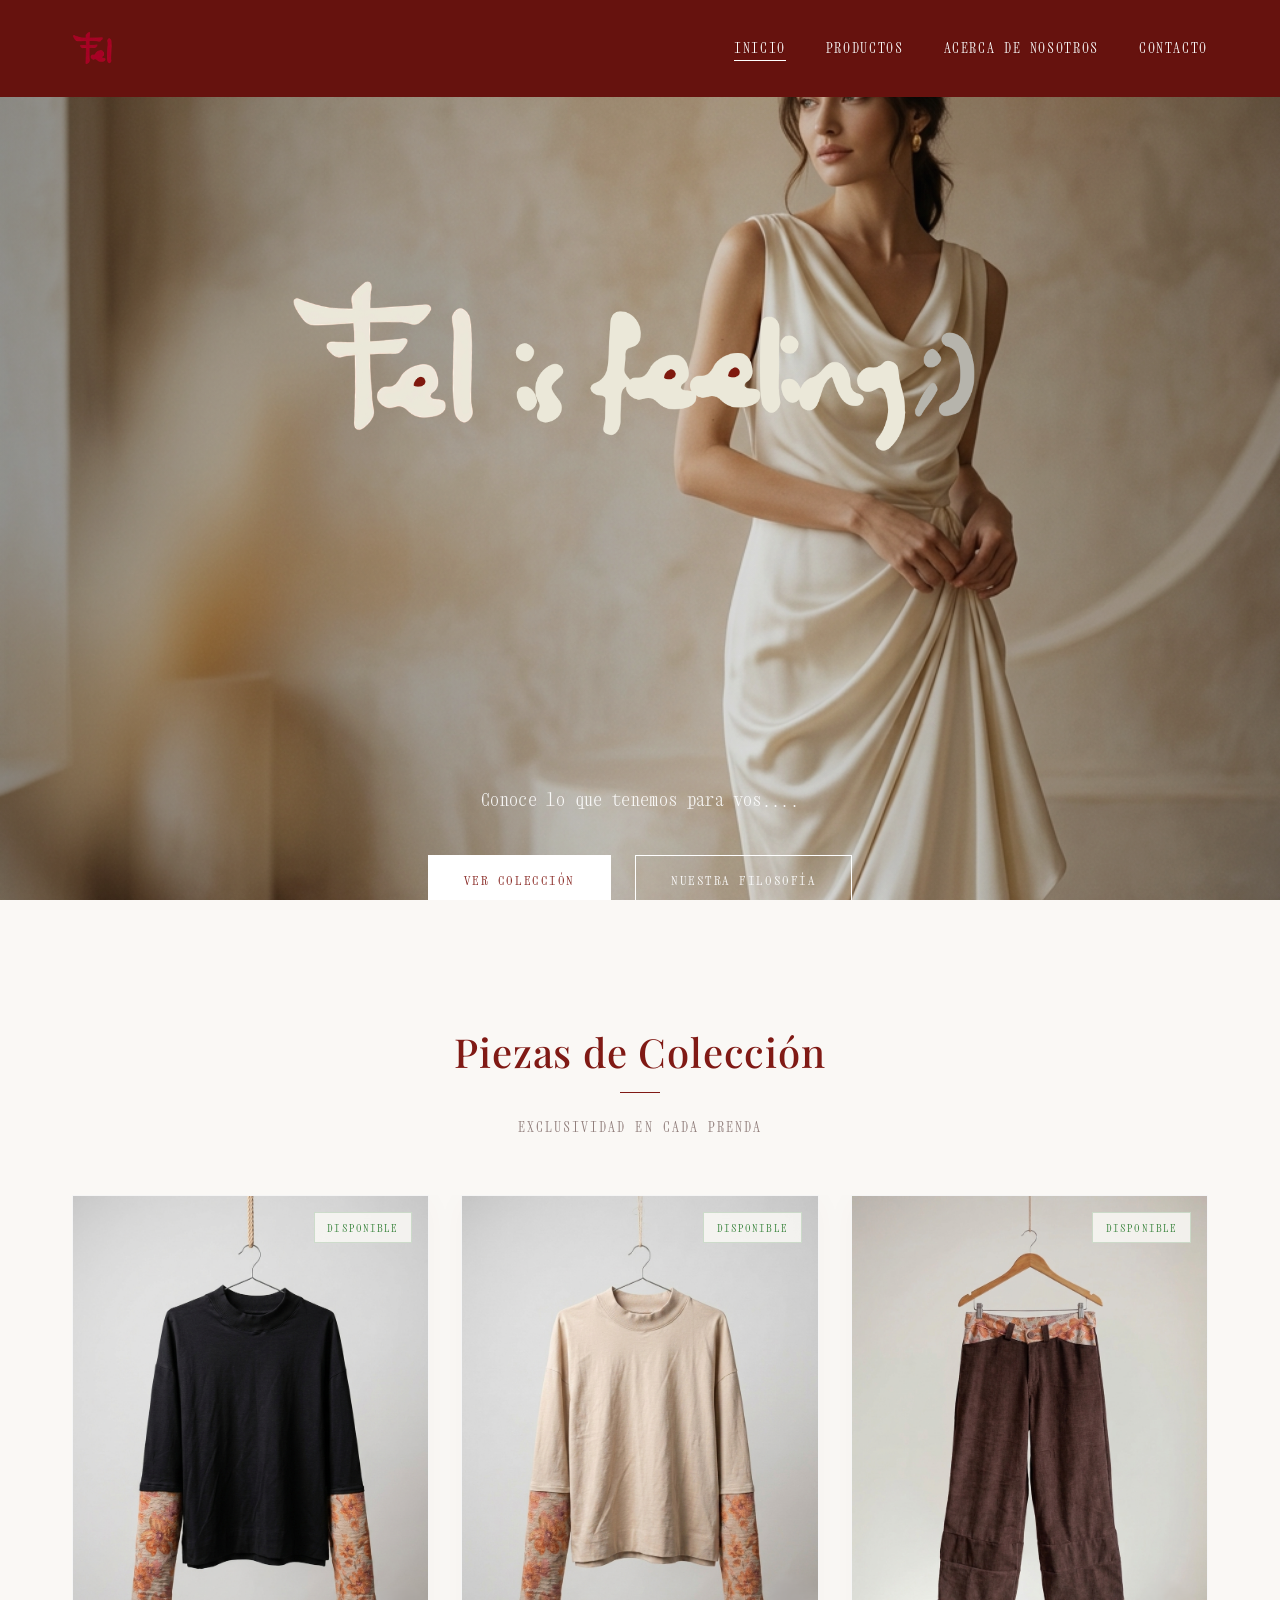
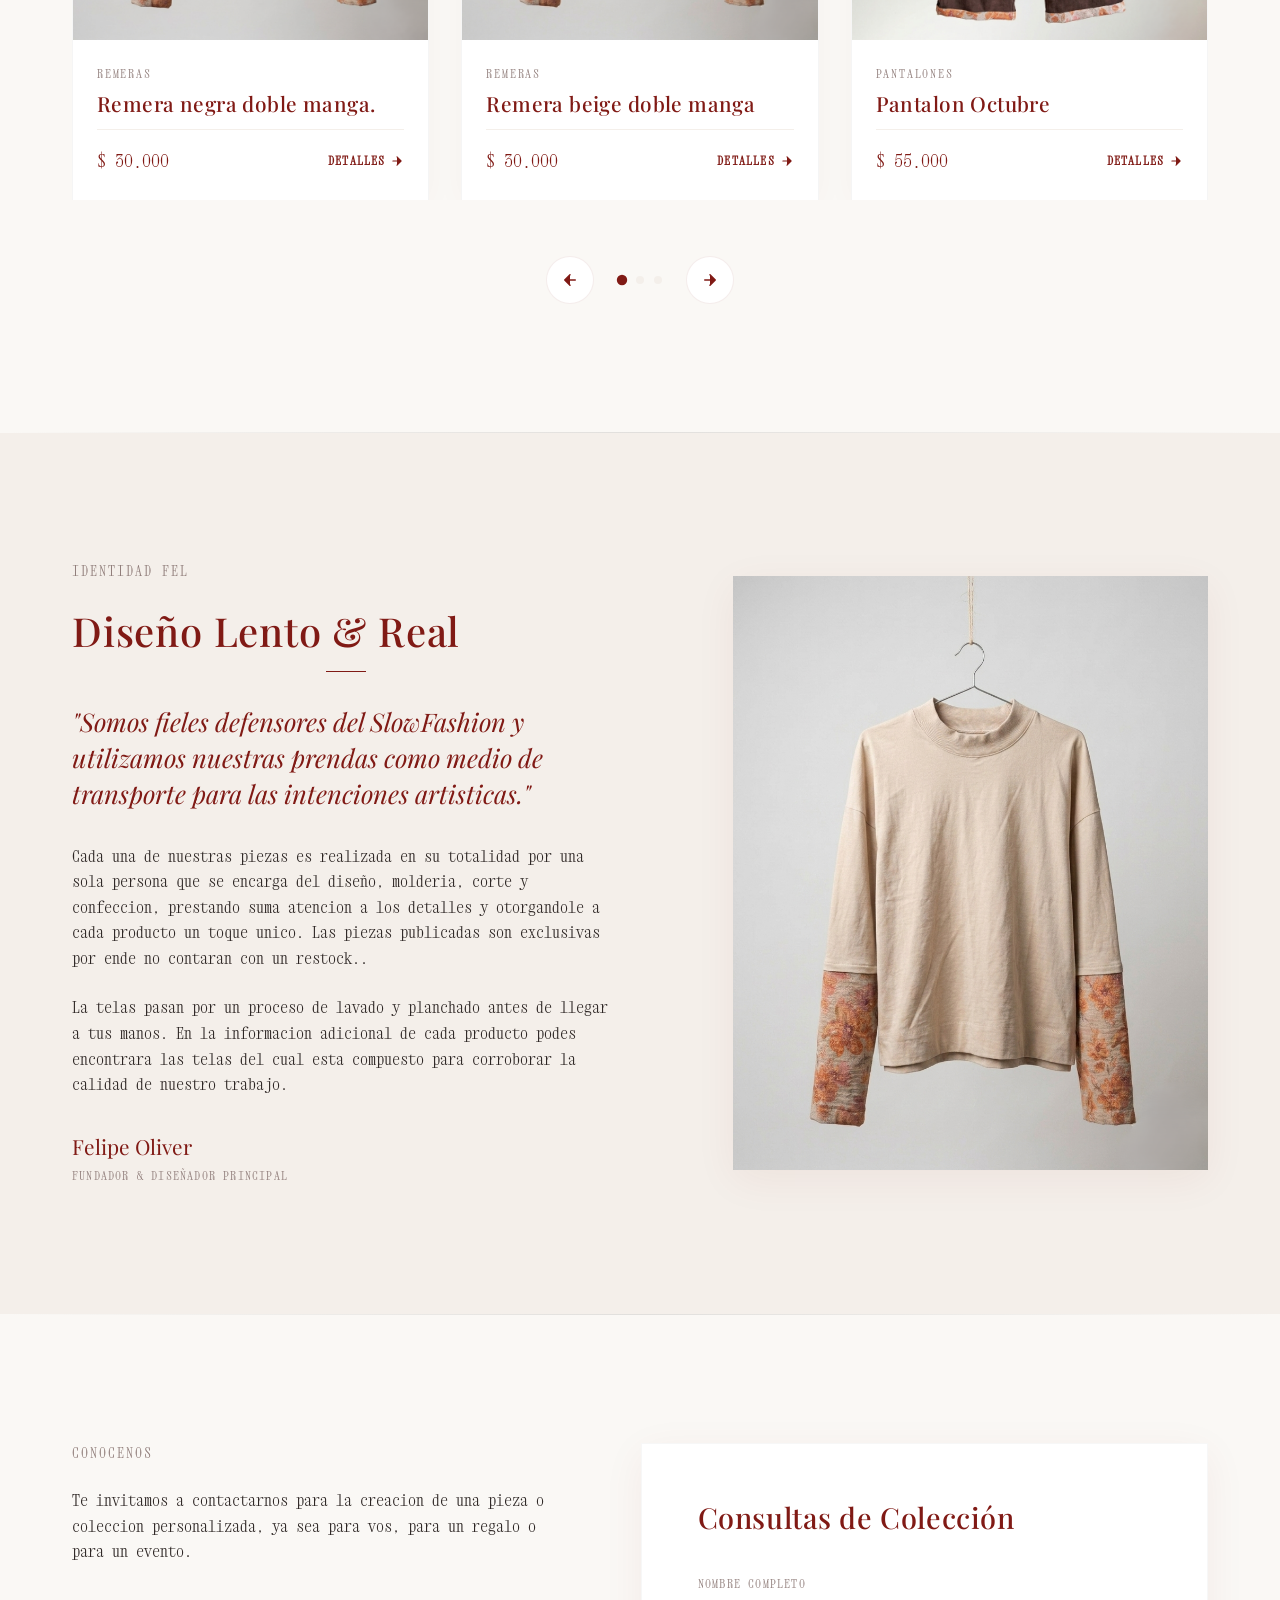
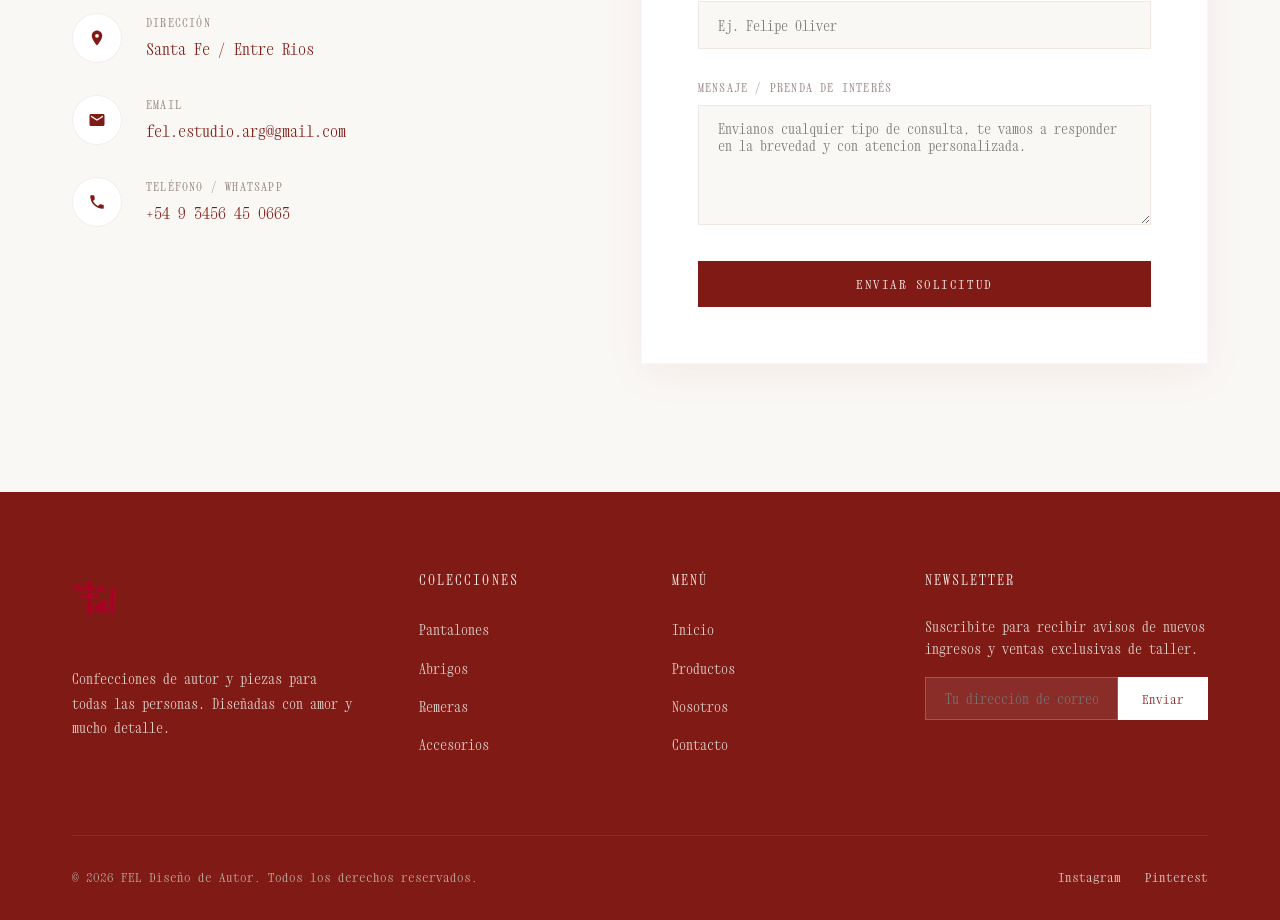
==== commit 149a8502: "Actualizacion 1 CASI SALIDA" ====
--- a/index.html
+++ b/index.html
@@ -1,19 +1,22 @@
 <!DOCTYPE html>
 <html lang="es">
+
 <head>
   <meta charset="UTF-8">
   <meta name="viewport" content="width=device-width, initial-scale=1.0">
-  <title>Fel | Ropa de Diseño & Sastrería de Autor</title>
-  <meta name="description" content="Showroom exclusivo de indumentaria Fel. Ropa de diseño con textiles nobles, sastrería de autor y procesos artesanales conscientes.">
+  <title>Fel | Ropa de Diseño & Confecciones de Autor</title>
+  <meta name="description"
+    content="Showroom exclusivo de indumentaria Fel. Ropa de diseño con textiles nobles, sastrería de autor y procesos artesanales conscientes.">
   <link rel="stylesheet" href="./style.css">
 </head>
+
 <body>
 
   <!-- NAVBAR -->
   <nav class="navbar" id="main-navbar">
     <div class="container">
       <a href="./index.html" class="logo" id="brand-logo">
-        <img src="./assets/images/LOGO fel.png" alt="FEL" class="logo-img">
+        <img src="./assets/images/Feel TM.png" alt="FEL" class="logo-img">
       </a>
       <ul class="nav-links" id="navbar-links">
         <li><a href="./index.html#inicio" class="active">Inicio</a></li>
@@ -37,9 +40,8 @@
     </div>
     <div class="container">
       <div class="hero-content">
-        <img src="./assets/images/Feel TM.png" alt="Fel is feeling" class="hero-slogan-img">
-        <h1 class="hero-title">La sutileza de la simplicidad.</h1>
-        <p class="hero-desc">Prendas con impronta atemporal y diseño estructural. Creadas artesanalmente en series numeradas con fibras naturales de origen consciente.</p>
+        <img src="./assets/images/Banner blanco png.png" alt="Fel is feeling" class="hero-slogan-img">
+        <p class="hero-desc">Conoce lo que tenemos para vos....</p>
         <div class="hero-actions">
           <a href="./productos.html" class="btn btn-primary" id="hero-cta-primary">Ver Colección</a>
           <a href="#acerca" class="btn" id="hero-cta-secondary">Nuestra Filosofía</a>
@@ -52,7 +54,7 @@
   <section class="section featured-products" id="destacados">
     <div class="container">
       <h2 class="section-title">Piezas de Colección</h2>
-      <p class="section-subtitle">Exclusividad en cada hilado</p>
+      <p class="section-subtitle">Exclusividad en cada prenda</p>
 
       <div class="carousel-container">
         <div class="carousel-wrapper" id="carousel-wrapper">
@@ -64,15 +66,21 @@
         <!-- Carousel Navigation Controls -->
         <div class="carousel-controls">
           <button class="carousel-btn" id="carousel-prev" aria-label="Anterior">
-            <svg viewBox="0 0 24 24"><path d="M19 12H5M12 19l-7-7 7-7" stroke="currentColor" stroke-width="2" stroke-linecap="round" stroke-linejoin="round"/></svg>
+            <svg viewBox="0 0 24 24">
+              <path d="M19 12H5M12 19l-7-7 7-7" stroke="currentColor" stroke-width="2" stroke-linecap="round"
+                stroke-linejoin="round" />
+            </svg>
           </button>
-          
+
           <div class="carousel-dots" id="carousel-dots">
             <!-- Dynamic dots indicators -->
           </div>
 
           <button class="carousel-btn" id="carousel-next" aria-label="Siguiente">
-            <svg viewBox="0 0 24 24"><path d="M5 12h14M12 5l7 7-7 7" stroke="currentColor" stroke-width="2" stroke-linecap="round" stroke-linejoin="round"/></svg>
+            <svg viewBox="0 0 24 24">
+              <path d="M5 12h14M12 5l7 7-7 7" stroke="currentColor" stroke-width="2" stroke-linecap="round"
+                stroke-linejoin="round" />
+            </svg>
           </button>
         </div>
       </div>
@@ -86,12 +94,19 @@
     <div class="container">
       <div class="about-grid">
         <div class="about-content">
-          <span class="section-subtitle" style="text-align: left; margin-bottom: 1.5rem; display: block;">Identidad Fel</span>
-          <h2 class="section-title" style="text-align: left; margin-bottom: 2rem; margin-top: 0;">Diseño Lento & Honesto</h2>
-          <p class="about-quote">"Creemos en una moda que no caduca con el fin de la temporada, sino que perdura y madura junto a quien la viste."</p>
-          <p class="about-text">Nuestra firma, Fel, nace en la búsqueda de retornar a las raíces textiles. Diseñamos indumentaria bajo los lineamientos del movimiento slow fashion, priorizando las caídas puras, la confección limpia y el ensamble detallado.</p>
-          <p class="about-text">Cada material es elegido rigurosamente por su origen biodegradable y su tacto noble: linos pesados lavados a la piedra, sedas puras y lanas de origen ético. Creamos colecciones atemporales en tandas pequeñas para evitar la sobreproducción y resguardar la unicidad de las piezas.</p>
-          <p class="about-signature">Felipe Oliver <span>Fundador & Diseñador Principal</span></p>
+          <span class="section-subtitle" style="text-align: left; margin-bottom: 1.5rem; display: block;">Identidad
+            Fel</span>
+          <h2 class="section-title" style="text-align: left; margin-bottom: 2rem; margin-top: 0;">Diseño Lento & Real
+          </h2>
+          <p class="about-quote">"Somos fieles defensores del SlowFashion y utilizamos nuestras prendas como medio de
+            transporte para las intenciones artisticas."</p>
+          <p class="about-text">Cada una de nuestras piezas es realizada en su totalidad por una sola persona que se
+            encarga del diseño, molderia, corte y confeccion, prestando suma atencion a los detalles y otorgandole a
+            cada producto un toque unico. Las piezas publicadas son exclusivas por ende no contaran con un restock..</p>
+          <p class="about-text">La telas pasan por un proceso de lavado y planchado antes de llegar a tus manos. En la
+            informacion adicional de cada producto podes encontrara las telas del cual esta compuesto para corroborar la
+            calidad de nuestro trabajo.</p>
+          <p class="about-signature">Felipe Oliver <span>Fundador & Diseñador principal</span></p>
         </div>
         <div class="about-img-container">
           <img src="./assets/dress_silk.png" alt="Taller de diseño Fel" class="about-img" id="about-brand-img">
@@ -107,36 +122,46 @@
     <div class="container">
       <div class="contact-grid">
         <div class="contact-info-panel">
-          <span class="section-subtitle" style="text-align: left; margin-bottom: 1.5rem; display: block;">Visitanos</span>
-          <h3>El Showroom</h3>
-          <p>Te invitamos a conocer y probar nuestras piezas en un entorno íntimo de atención personalizada en nuestro atelier de la ciudad de Santa Fe. Agendá una cita previa para una experiencia exclusiva.</p>
-          
+          <span class="section-subtitle"
+            style="text-align: left; margin-bottom: 1.5rem; display: block;">Conocenos</span>
+          <p>Te invitamos a contactarnos para la creacion de una pieza o coleccion personalizada, ya sea para vos, para
+            un regalo o para un evento.</p>
+
           <ul class="contact-details">
             <li class="contact-item">
               <div class="contact-icon-box">
-                <svg viewBox="0 0 24 24"><path d="M12 2C8.13 2 5 5.13 5 9c0 5.25 7 13 7 13s7-7.75 7-13c0-3.87-3.13-7-7-7zm0 9.5a2.5 2.5 0 0 1 0-5 2.5 2.5 0 0 1 0 5z"/></svg>
+                <svg viewBox="0 0 24 24">
+                  <path
+                    d="M12 2C8.13 2 5 5.13 5 9c0 5.25 7 13 7 13s7-7.75 7-13c0-3.87-3.13-7-7-7zm0 9.5a2.5 2.5 0 0 1 0-5 2.5 2.5 0 0 1 0 5z" />
+                </svg>
               </div>
               <div>
                 <div class="contact-label">Dirección</div>
-                <div class="contact-value">Bulevar Gálvez 1420, Santa Fe, Argentina</div>
+                <div class="contact-value">Santa Fe / Entre Rios</div>
               </div>
             </li>
             <li class="contact-item">
               <div class="contact-icon-box">
-                <svg viewBox="0 0 24 24"><path d="M20 4H4c-1.1 0-1.99.9-1.99 2L2 18c0 1.1.9 2 2 2h16c1.1 0 2-.9 2-2V6c0-1.1-.9-2-2-2zm0 4l-8 5-8-5V6l8 5 8-5v2z"/></svg>
+                <svg viewBox="0 0 24 24">
+                  <path
+                    d="M20 4H4c-1.1 0-1.99.9-1.99 2L2 18c0 1.1.9 2 2 2h16c1.1 0 2-.9 2-2V6c0-1.1-.9-2-2-2zm0 4l-8 5-8-5V6l8 5 8-5v2z" />
+                </svg>
               </div>
               <div>
                 <div class="contact-label">Email</div>
-                <div class="contact-value">showroom@fel-diseno.com</div>
+                <div class="contact-value">fel.estudio.arg@gmail.com</div>
               </div>
             </li>
             <li class="contact-item">
               <div class="contact-icon-box">
-                <svg viewBox="0 0 24 24"><path d="M20 15.5c-1.25 0-2.45-.2-3.57-.57a1.02 1.02 0 0 0-1.01.24l-2.2 2.2a15.045 15.045 0 0 1-6.59-6.59l2.2-2.21a.96.96 0 0 0 .25-1A11.36 11.36 0 0 1 8.5 4c0-.55-.45-1-1-1H4c-.55 0-1 .45-1 1 0 9.39 7.61 17 17 17 .55 0 1-.45 1-1v-3.5c0-.55-.45-1-1-1z"/></svg>
+                <svg viewBox="0 0 24 24">
+                  <path
+                    d="M20 15.5c-1.25 0-2.45-.2-3.57-.57a1.02 1.02 0 0 0-1.01.24l-2.2 2.2a15.045 15.045 0 0 1-6.59-6.59l2.2-2.21a.96.96 0 0 0 .25-1A11.36 11.36 0 0 1 8.5 4c0-.55-.45-1-1-1H4c-.55 0-1 .45-1 1 0 9.39 7.61 17 17 17 .55 0 1-.45 1-1v-3.5c0-.55-.45-1-1-1z" />
+                </svg>
               </div>
               <div>
                 <div class="contact-label">Teléfono / Whatsapp</div>
-                <div class="contact-value">+54 9 342 481-0192</div>
+                <div class="contact-value">+54 9 3456 45 0663</div>
               </div>
             </li>
           </ul>
@@ -144,23 +169,21 @@
 
         <div class="contact-form-panel">
           <h3 class="form-title">Consultas de Colección</h3>
-          <form id="contact-form" onsubmit="event.preventDefault(); alert('Gracias por contactarte con Fel. Nos comunicaremos a la brevedad para coordinar tu cita.'); this.reset();">
+          <form id="contact-form">
             <div class="form-group">
               <label for="name" class="form-label">Nombre Completo</label>
-              <input type="text" id="name" class="form-control" placeholder="Ej. Sofía Rossi" required>
+              <input type="text" id="name" class="form-control" placeholder="Ej. Felipe Oliver" required>
             </div>
-            
-            <div class="form-group">
-              <label for="email" class="form-label">Correo Electrónico</label>
-              <input type="email" id="email" class="form-control" placeholder="Ej. sofia@email.com" required>
-            </div>
-            
+
             <div class="form-group">
               <label for="message" class="form-label">Mensaje / Prenda de Interés</label>
-              <textarea id="message" class="form-control" placeholder="Contanos qué pieza te interesa consultar o cuándo te gustaría visitar nuestro showroom..." required></textarea>
+              <textarea id="message" class="form-control"
+                placeholder="Envianos cualquier tipo de consulta, te vamos a responder en la brevedad y con atencion personalizada."
+                required></textarea>
             </div>
-            
-            <button type="submit" class="btn btn-accent btn-primary" style="width: 100%; text-align: center;" id="form-submit-btn">Enviar Solicitud</button>
+
+            <button type="submit" class="btn btn-accent btn-primary" style="width: 100%; text-align: center;"
+              id="form-submit-btn">Enviar Solicitud</button>
           </form>
         </div>
       </div>
@@ -172,21 +195,20 @@
     <div class="container">
       <div class="footer-grid">
         <div class="footer-brand">
-          <a href="#" class="logo"><img src="./assets/images/LOGO fel.png" alt="FEL" class="logo-img-footer"></a>
-          <img src="./assets/images/Feel TM.png" alt="Fel is feeling" class="footer-slogan-img">
-          <p>Sastrería de autor y piezas atemporales. Diseñadas y confeccionadas a mano con hilados naturales en Santa Fe, Argentina.</p>
-        </div>
-        
+          <a href="#" class="logo"><img src="./assets/images/Feel TM.png" alt="FEL" class="logo-img-footer"></a>
+          <p>Confecciones de autor y piezas para todas las personas. Diseñadas con amor y mucho detalle.</p>
+        </div>
+
         <div>
           <h4 class="footer-title">Colecciones</h4>
           <ul class="footer-links">
-            <li><a href="./productos.html?filter=sastreria">Sastrería</a></li>
+            <li><a href="./productos.html?filter=pantalones">Pantalones</a></li>
             <li><a href="./productos.html?filter=tapados">Abrigos</a></li>
-            <li><a href="./productos.html?filter=vestidos">Vestidos</a></li>
-            <li><a href="./productos.html?filter=tejidos">Tejidos de Punto</a></li>
+            <li><a href="./productos.html?filter=remeras">Remeras</a></li>
+            <li><a href="./productos.html?filter=accesorios">Accesorios</a></li>
           </ul>
         </div>
-        
+
         <div>
           <h4 class="footer-title">Menú</h4>
           <ul class="footer-links">
@@ -196,25 +218,27 @@
             <li><a href="./index.html#contacto">Contacto</a></li>
           </ul>
         </div>
-        
+
         <div>
           <h4 class="footer-title">Newsletter</h4>
-          <p style="color: #E2DCD5; font-size: 0.85rem; margin-bottom: 1rem;">Suscribite para recibir avisos de nuevos ingresos y ventas exclusivas de taller.</p>
-          <form class="newsletter-form" onsubmit="event.preventDefault(); alert('Suscrito correctamente a las novedades de Fel.'); this.reset();">
-            <input type="email" class="newsletter-input" placeholder="Tu dirección de correo" aria-label="Correo electrónico para newsletter" required>
+          <p style="color: #E2DCD5; font-size: 0.85rem; margin-bottom: 1rem;">Suscribite para recibir avisos de nuevos
+            ingresos y ventas exclusivas de taller.</p>
+          <form class="newsletter-form"
+            onsubmit="event.preventDefault(); alert('Suscrito correctamente a las novedades de Fel.'); this.reset();">
+            <input type="email" class="newsletter-input" placeholder="Tu dirección de correo"
+              aria-label="Correo electrónico para newsletter" required>
             <button type="submit" class="newsletter-btn" aria-label="Suscribirse">
-              <svg width="14" height="14" viewBox="0 0 24 24" fill="none" stroke="currentColor" stroke-width="2" stroke-linecap="round" stroke-linejoin="round"><line x1="22" y1="2" x2="11" y2="13"/><polygon points="22 2 15 22 11 13 2 9 22 2"/></svg>
+              Enviar
             </button>
           </form>
         </div>
       </div>
-      
+
       <div class="footer-bottom">
         <div>&copy; 2026 FEL Diseño de Autor. Todos los derechos reservados.</div>
         <div class="footer-socials">
-          <a href="#" aria-label="Instagram">Instagram</a>
-          <a href="#" aria-label="Pinterest">Pinterest</a>
-          <a href="#" aria-label="Facebook">Facebook</a>
+          <a href="https://www.instagram.com/fel.estudio/" target="_blank" aria-label="Instagram">Instagram</a>
+          <a href="https://ar.pinterest.com/Oliverrr02/" target="_blank" aria-label="Pinterest">Pinterest</a>
         </div>
       </div>
     </div>
@@ -225,7 +249,10 @@
     <div class="modal-backdrop"></div>
     <div class="modal-content">
       <button class="modal-close-btn" id="modal-close" aria-label="Cerrar ventana">
-        <svg viewBox="0 0 24 24"><path d="M19 6.41L17.59 5 12 10.59 6.41 5 5 6.41 10.59 12 5 17.59 6.41 19 12 13.41 17.59 19 19 17.59 13.41 12z"/></svg>
+        <svg viewBox="0 0 24 24">
+          <path
+            d="M19 6.41L17.59 5 12 10.59 6.41 5 5 6.41 10.59 12 5 17.59 6.41 19 12 13.41 17.59 19 19 17.59 13.41 12z" />
+        </svg>
       </button>
       <div class="modal-gallery">
         <img id="modal-img" src="" alt="">
@@ -234,31 +261,37 @@
         <span class="modal-category" id="modal-cat">Categoría</span>
         <h2 class="modal-title" id="modal-title">Nombre del Producto</h2>
         <div class="modal-price" id="modal-price">$ 0</div>
-        
+
         <div class="modal-divider"></div>
-        
+
         <p class="modal-desc" id="modal-desc">Descripción detallada del producto.</p>
-        
+
         <div class="modal-meta">
           <div class="modal-meta-item">
             <span class="modal-meta-label">Composición</span>
             <span class="modal-meta-value" id="modal-materials">Materiales</span>
           </div>
           <div class="modal-meta-item">
-            <span class="modal-meta-label">Cuidado</span>
-            <span class="modal-meta-value" id="modal-care">Cuidado</span>
+            <span class="modal-meta-label">Talles</span>
+            <span class="modal-meta-value" id="modal-sizes">Talles</span>
           </div>
           <div class="modal-meta-item">
             <span class="modal-meta-label">Estado</span>
             <span class="modal-meta-value" id="modal-status">Disponible</span>
           </div>
         </div>
-        
-        <a href="#" id="modal-consult-btn" class="btn btn-primary" style="text-align: center; margin-top: auto; display: flex; align-items: center; justify-content: center; gap: 0.5rem;" target="_blank"><svg style="width: 18px; height: 18px; fill: currentColor;" viewBox="0 0 24 24"><path d="M.057 24l1.687-6.163c-1.041-1.804-1.588-3.849-1.587-5.946C.06 5.348 5.397.01 12.008.01c3.202.001 6.212 1.246 8.477 3.513 2.262 2.268 3.507 5.28 3.505 8.484-.004 6.657-5.34 11.997-11.953 11.997-2.005-.001-3.973-.504-5.714-1.464L0 24zm6.586-3.834l.366.218c1.6.952 3.454 1.455 5.352 1.456 5.793 0 10.511-4.721 10.514-10.518.001-2.807-1.09-5.446-3.076-7.437C17.466 2.395 14.823 1.3 12.012 1.3c-5.797 0-10.518 4.722-10.521 10.52-.001 1.947.509 3.847 1.479 5.487l.239.406-1.011 3.693 3.788-.992zm11.758-7.66c-.301-.15-1.782-.88-2.059-.98-.277-.101-.48-.15-.68.15-.2.301-.776.98-.952 1.18-.176.2-.352.226-.653.075-1.393-.697-2.316-1.229-3.238-2.81-.242-.416.242-.386.693-1.286.075-.15.038-.282-.019-.382-.056-.1-.48-1.157-.658-1.582-.173-.415-.349-.359-.48-.365-.125-.005-.268-.006-.411-.006s-.375.053-.571.267c-.196.213-.75.733-.75 1.79 0 1.056.769 2.079.876 2.223.107.144 1.51 2.305 3.659 3.233.51.221.908.353 1.218.452.513.163.98.14 1.348.084.411-.062 1.782-.73 2.033-1.433.253-.704.253-1.306.177-1.432-.077-.127-.278-.201-.58-.352z"/></svg>Consultar por WhatsApp</a>
+
+        <a href="#" id="modal-consult-btn" class="btn btn-primary"
+          style="text-align: center; margin-top: auto; display: flex; align-items: center; justify-content: center; gap: 0.5rem;"
+          target="_blank"><svg style="width: 18px; height: 18px; fill: currentColor;" viewBox="0 0 24 24">
+            <path
+              d="M.057 24l1.687-6.163c-1.041-1.804-1.588-3.849-1.587-5.946C.06 5.348 5.397.01 12.008.01c3.202.001 6.212 1.246 8.477 3.513 2.262 2.268 3.507 5.28 3.505 8.484-.004 6.657-5.34 11.997-11.953 11.997-2.005-.001-3.973-.504-5.714-1.464L0 24zm6.586-3.834l.366.218c1.6.952 3.454 1.455 5.352 1.456 5.793 0 10.511-4.721 10.514-10.518.001-2.807-1.09-5.446-3.076-7.437C17.466 2.395 14.823 1.3 12.012 1.3c-5.797 0-10.518 4.722-10.521 10.52-.001 1.947.509 3.847 1.479 5.487l.239.406-1.011 3.693 3.788-.992zm11.758-7.66c-.301-.15-1.782-.88-2.059-.98-.277-.101-.48-.15-.68.15-.2.301-.776.98-.952 1.18-.176.2-.352.226-.653.075-1.393-.697-2.316-1.229-3.238-2.81-.242-.416.242-.386.693-1.286.075-.15.038-.282-.019-.382-.056-.1-.48-1.157-.658-1.582-.173-.415-.349-.359-.48-.365-.125-.005-.268-.006-.411-.006s-.375.053-.571.267c-.196.213-.75.733-.75 1.79 0 1.056.769 2.079.876 2.223.107.144 1.51 2.305 3.659 3.233.51.221.908.353 1.218.452.513.163.98.14 1.348.084.411-.062 1.782-.73 2.033-1.433.253-.704.253-1.306.177-1.432-.077-.127-.278-.201-.58-.352z" />
+          </svg>Consultar por WhatsApp</a>
       </div>
     </div>
   </div>
 
   <script src="./app.js"></script>
 </body>
-</html>
+
+</html>
--- a/style.css
+++ b/style.css
@@ -202,21 +202,23 @@
 }
 
 /* Navbar transparent link override rules */
-.navbar:not(.scrolled) .nav-links a {
-  color: var(--color-white);
-  text-shadow: 0 1px 2px rgba(0, 0, 0, 0.12);
-}
-
-.navbar:not(.scrolled) .nav-links a::after {
-  background-color: var(--color-white);
+@media (min-width: 769px) {
+  .navbar:not(.scrolled) .nav-links a {
+    color: var(--color-white);
+    text-shadow: 0 1px 2px rgba(0, 0, 0, 0.12);
+  }
+
+  .navbar:not(.scrolled) .nav-links a::after {
+    background-color: var(--color-white);
+  }
+
+  .navbar:not(.scrolled) .nav-links a.active {
+    color: var(--color-white);
+  }
 }
 
 .navbar:not(.scrolled) .menu-toggle span {
   background-color: var(--color-white);
-}
-
-.navbar:not(.scrolled) .nav-links a.active {
-  color: var(--color-white);
 }
 
 .logo {
@@ -239,9 +241,10 @@
 }
 
 .hero-slogan-img {
-  height: 55px;
-  width: auto;
-  margin-bottom: 1.8rem;
+  width: 100%;
+  max-width: 750px;
+  height: auto;
+  margin: 0 auto 2.5rem auto;
   display: block;
 }
 
@@ -296,6 +299,27 @@
   left: 0;
 }
 
+/* Mobile Menu Backdrop */
+.nav-backdrop {
+  position: fixed;
+  top: 0;
+  left: 0;
+  width: 100vw;
+  height: 100vh;
+  background-color: rgba(21, 21, 21, 0.4);
+  backdrop-filter: blur(4px);
+  -webkit-backdrop-filter: blur(4px);
+  z-index: 998;
+  opacity: 0;
+  pointer-events: none;
+  transition: var(--transition-smooth);
+}
+
+.nav-backdrop.active {
+  opacity: 1;
+  pointer-events: auto;
+}
+
 /* Mobile Menu Button */
 .menu-toggle {
   display: none;
@@ -362,7 +386,12 @@
 }
 
 .hero-content {
-  max-width: 600px;
+  max-width: 850px;
+  margin: 0 auto;
+  text-align: center;
+  display: flex;
+  flex-direction: column;
+  align-items: center;
   color: var(--color-white);
   opacity: 0;
   transform: translateY(30px);
@@ -398,6 +427,7 @@
 
 .hero-actions {
   display: flex;
+  justify-content: center;
   gap: 1.5rem;
 }
 
@@ -704,6 +734,38 @@
 }
 
 .filter-group {
+  position: relative;
+  display: flex;
+}
+
+.filter-dropdown-toggle {
+  display: none;
+  align-items: center;
+  justify-content: space-between;
+  width: 100%;
+  padding: 0.8rem 1.2rem;
+  font-size: 0.85rem;
+  text-transform: uppercase;
+  letter-spacing: 0.1em;
+  background: var(--color-white);
+  border: 1px solid var(--border-glass);
+  color: var(--color-primary);
+  cursor: pointer;
+  font-weight: 500;
+  transition: var(--transition-fast);
+}
+
+.filter-dropdown-toggle svg {
+  width: 16px;
+  height: 16px;
+  transition: transform var(--transition-fast);
+}
+
+.filter-dropdown-toggle.open svg {
+  transform: rotate(180deg);
+}
+
+.filter-options {
   display: flex;
   gap: 1rem;
 }
@@ -1165,6 +1227,45 @@
   object-fit: cover;
 }
 
+
+.modal-gallery-arrow {
+  position: absolute;
+  top: 50%;
+  transform: translateY(-50%);
+  background: rgba(255, 255, 255, 0.7);
+  border: 1px solid var(--border-glass);
+  width: 36px;
+  height: 36px;
+  border-radius: 50%;
+  cursor: pointer;
+  display: flex;
+  align-items: center;
+  justify-content: center;
+  color: var(--color-primary);
+  transition: var(--transition-fast);
+  z-index: 6;
+  backdrop-filter: blur(4px);
+}
+
+.modal-gallery-arrow:hover {
+  background: var(--color-white);
+  color: var(--color-accent);
+  box-shadow: 0 4px 12px rgba(0, 0, 0, 0.08);
+}
+
+.modal-gallery-arrow.prev {
+  left: 1rem;
+}
+
+.modal-gallery-arrow.next {
+  right: 1rem;
+}
+
+.modal-gallery-arrow svg {
+  width: 20px;
+  height: 20px;
+}
+
 .modal-details {
   padding: 3.5rem;
   display: flex;
@@ -1250,11 +1351,11 @@
 @media (max-width: 1024px) {
   .products-grid {
     grid-template-columns: repeat(2, 1fr);
+    gap: 1.5rem;
   }
 
   .carousel-slide {
     flex: 0 0 calc((100% - 2rem) / 2);
-    /* 2 cards */
   }
 
   .about-grid {
@@ -1268,17 +1369,22 @@
 
   .contact-grid {
     grid-template-columns: 1fr;
-    gap: 4rem;
+    gap: 3rem;
   }
 }
 
 @media (max-width: 768px) {
   .hero-title {
-    font-size: 3rem;
+    font-size: clamp(2rem, 7vw, 3rem);
+  }
+
+  .hero-slogan-img {
+    max-width: clamp(280px, 85vw, 550px);
+    margin-bottom: 2rem;
   }
 
   .section {
-    padding: 5rem 0;
+    padding: 4rem 0;
   }
 
   .menu-toggle {
@@ -1311,16 +1417,75 @@
 
   .carousel-slide {
     flex: 0 0 100%;
-    /* 1 card on mobile */
+  }
+
+  .products-filter-section {
+    flex-direction: column;
+    align-items: stretch;
+    gap: 1.2rem;
+  }
+
+  .filter-group {
+    flex-direction: column;
+    align-items: stretch;
+    position: relative;
+  }
+
+  .filter-dropdown-toggle {
+    display: flex;
+  }
+
+  .filter-options {
+    display: none;
+    flex-direction: column;
+    position: absolute;
+    top: 100%;
+    left: 0;
+    width: 100%;
+    background-color: var(--color-white);
+    border: 1px solid var(--border-glass);
+    box-shadow: var(--shadow-medium);
+    z-index: 100;
+    gap: 0;
+    margin-top: 4px;
+  }
+
+  .filter-options.open {
+    display: flex;
+  }
+
+  .filter-options .filter-btn {
+    width: 100%;
+    text-align: left;
+    padding: 1rem 1.5rem;
+    border-bottom: 1px solid var(--color-light);
+    border-radius: 0;
+    border-left: none;
+    border-right: none;
+    border-top: none;
+  }
+
+  .filter-options .filter-btn:last-child {
+    border-bottom: none;
+  }
+
+  .filter-options .filter-btn.active {
+    background-color: var(--color-light);
+    font-weight: 600;
+  }
+
+  .search-box {
+    width: 100%;
   }
 
   .products-grid {
     grid-template-columns: 1fr;
+    gap: 1.5rem;
   }
 
   .footer-grid {
     grid-template-columns: 1fr;
-    gap: 2.5rem;
+    gap: 2rem;
   }
 
   .contact-form-panel {
@@ -1329,15 +1494,19 @@
 
   .modal-content {
     grid-template-columns: 1fr;
-    width: 95%;
+    width: 90%;
+    max-width: 480px;
+    max-height: 85vh;
+    border-radius: 4px;
   }
 
   .modal-gallery {
-    min-height: 300px;
+    min-height: 350px;
+    height: 350px;
   }
 
   .modal-details {
-    padding: 2rem;
+    padding: 2rem 1.5rem;
   }
 }
 
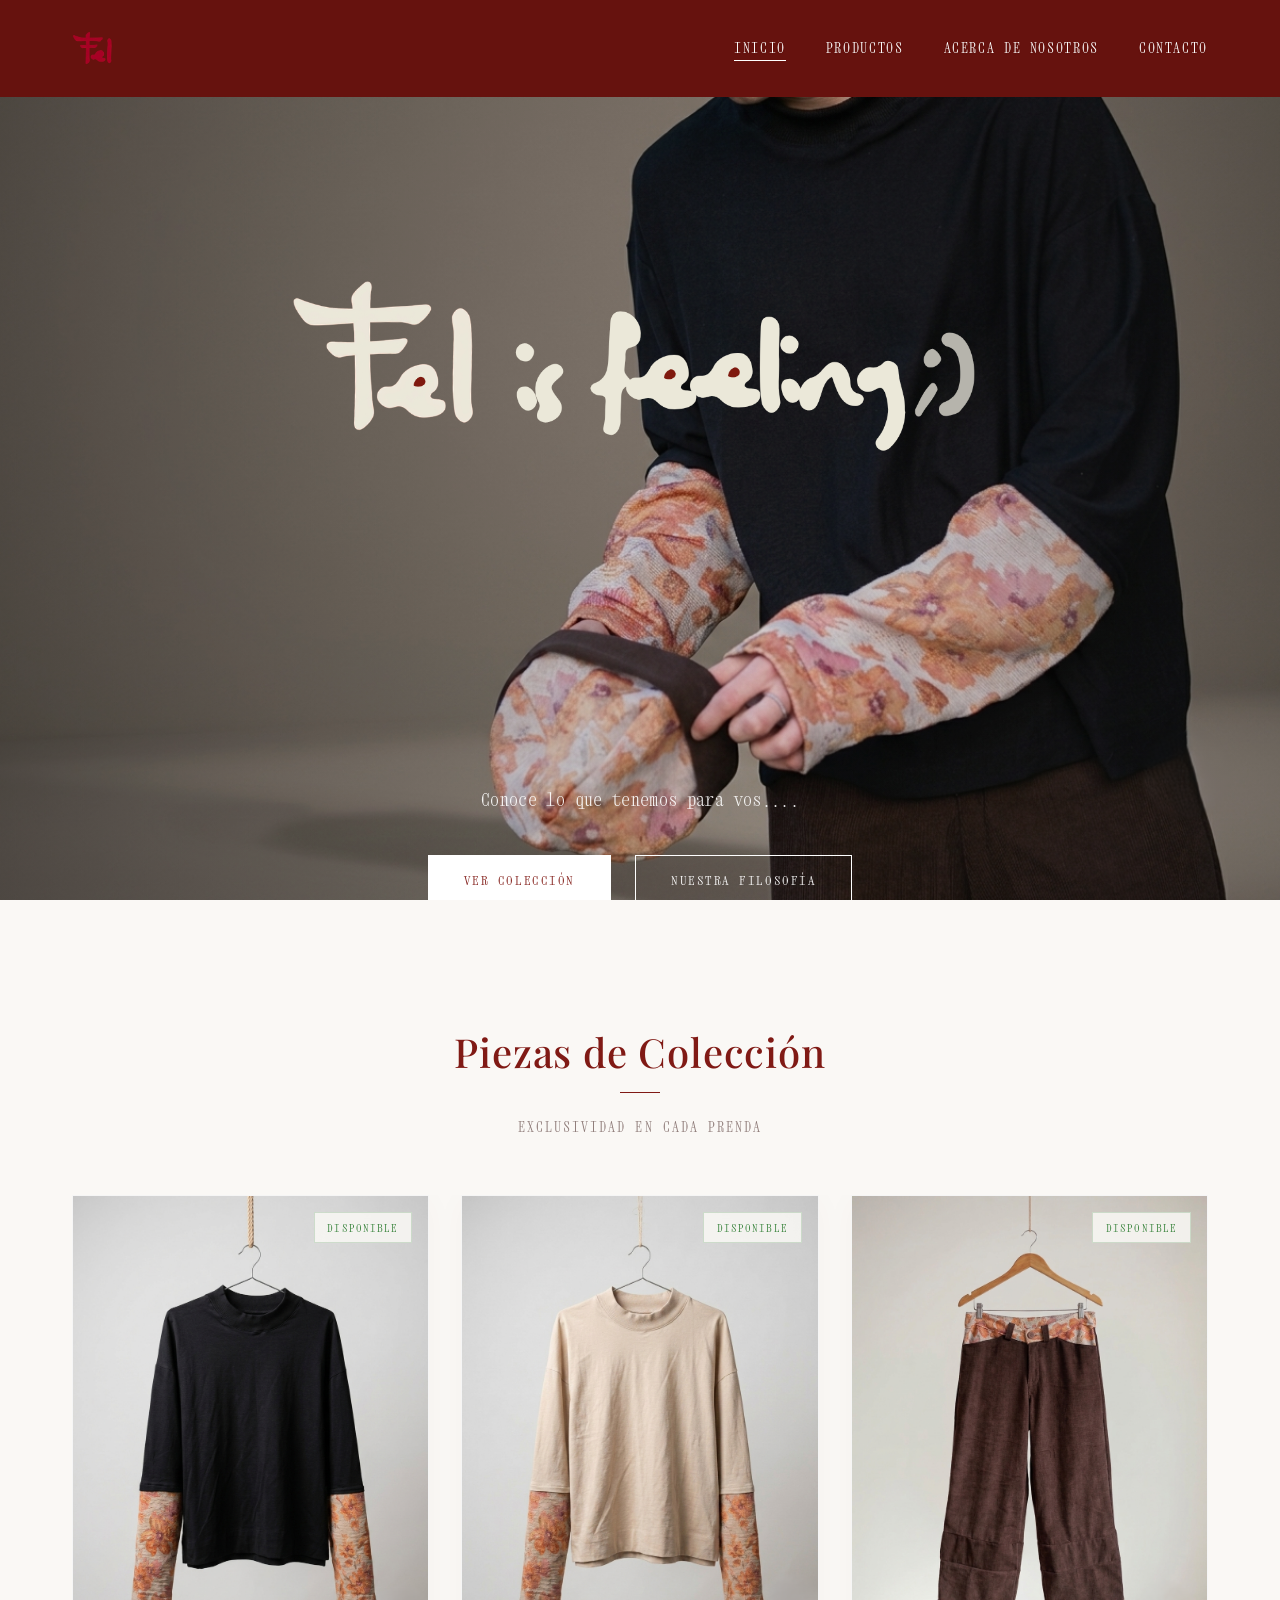
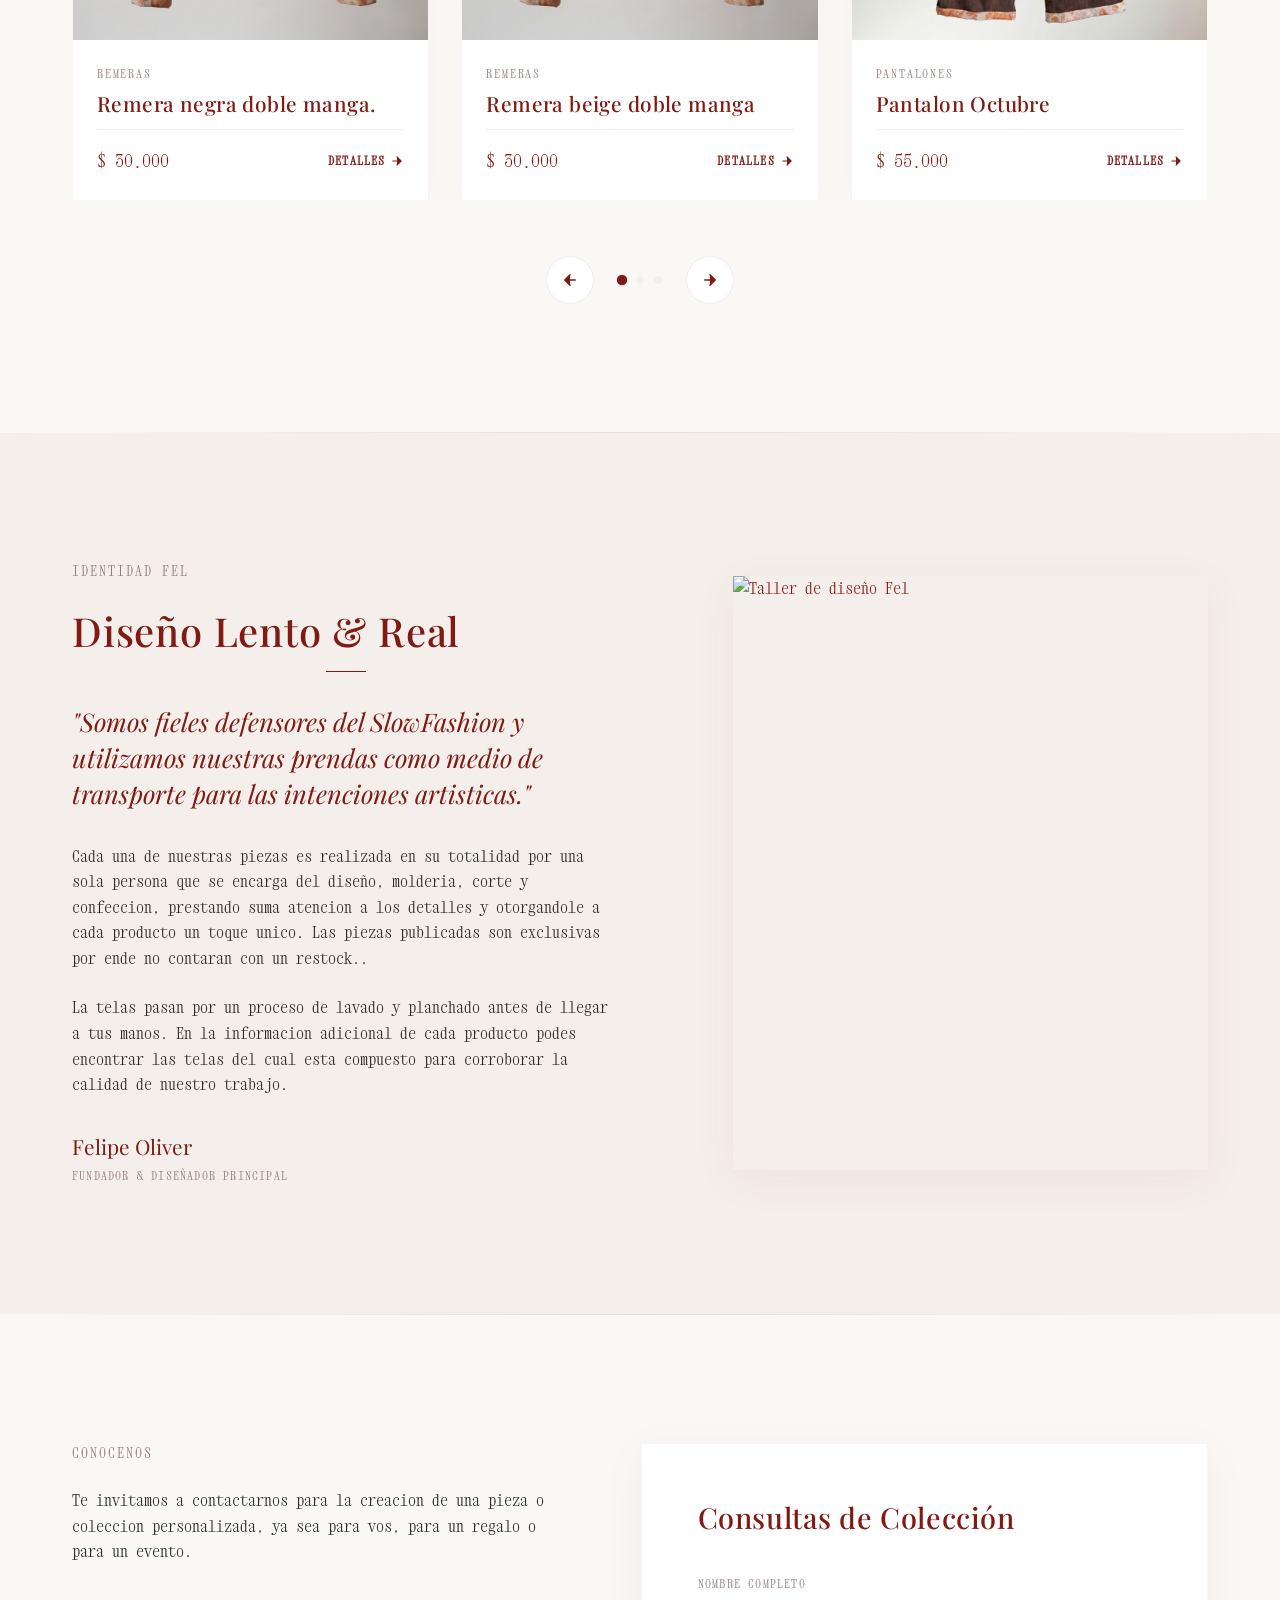
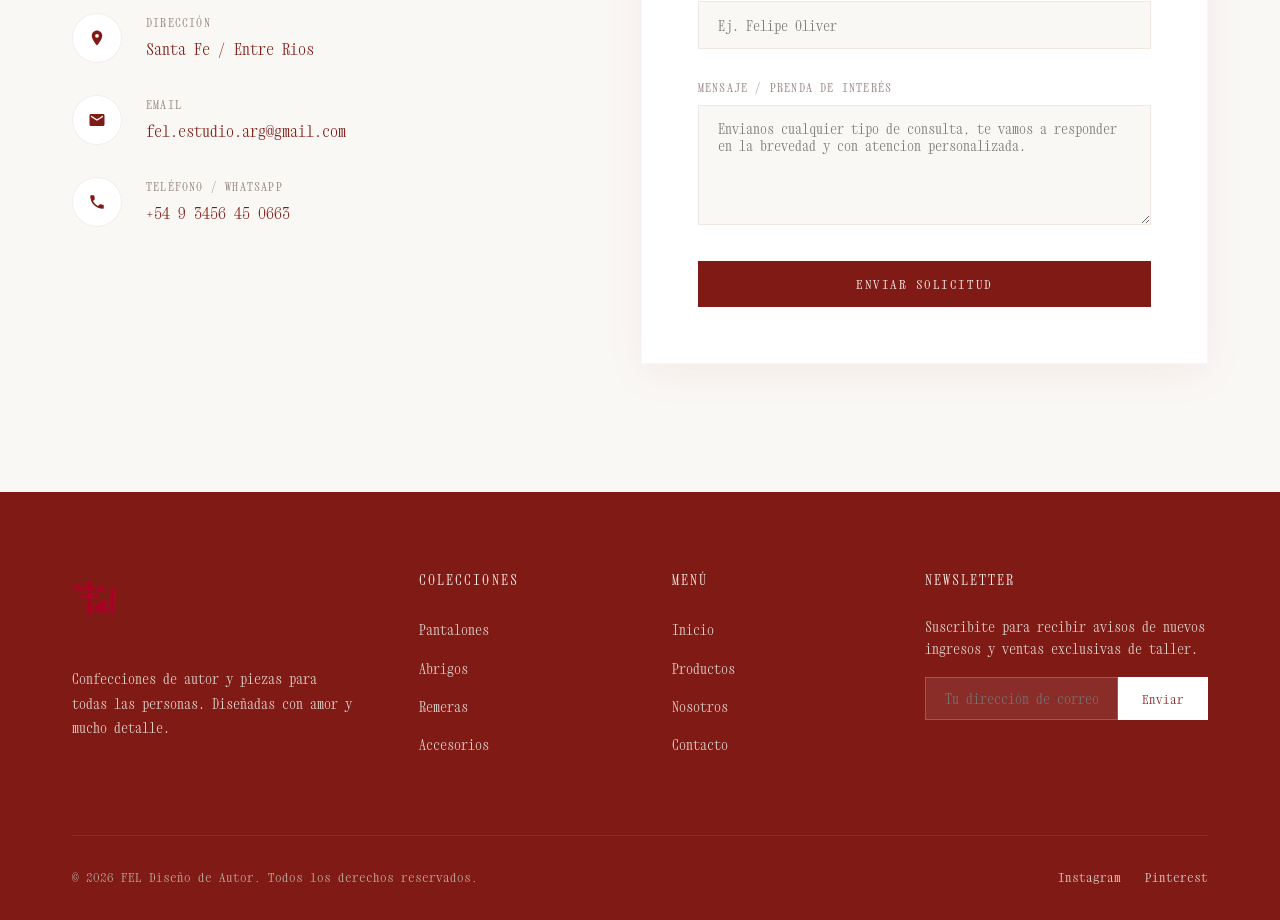
==== commit 2bb94f22: "nombredeque" ====
--- a/index.html
+++ b/index.html
@@ -16,7 +16,7 @@
   <nav class="navbar" id="main-navbar">
     <div class="container">
       <a href="./index.html" class="logo" id="brand-logo">
-        <img src="./assets/images/Feel TM.png" alt="FEL" class="logo-img">
+        <img src="./assets/images/FeelTM.png" alt="FEL" class="logo-img">
       </a>
       <ul class="nav-links" id="navbar-links">
         <li><a href="./index.html#inicio" class="active">Inicio</a></li>
@@ -40,7 +40,7 @@
     </div>
     <div class="container">
       <div class="hero-content">
-        <img src="./assets/images/Banner blanco png.png" alt="Fel is feeling" class="hero-slogan-img">
+        <img src="./assets/images/Bannerblanco.png" alt="Fel is feeling" class="hero-slogan-img">
         <p class="hero-desc">Conoce lo que tenemos para vos....</p>
         <div class="hero-actions">
           <a href="./productos.html" class="btn btn-primary" id="hero-cta-primary">Ver Colección</a>
@@ -104,12 +104,12 @@
             encarga del diseño, molderia, corte y confeccion, prestando suma atencion a los detalles y otorgandole a
             cada producto un toque unico. Las piezas publicadas son exclusivas por ende no contaran con un restock..</p>
           <p class="about-text">La telas pasan por un proceso de lavado y planchado antes de llegar a tus manos. En la
-            informacion adicional de cada producto podes encontrara las telas del cual esta compuesto para corroborar la
+            informacion adicional de cada producto podes encontrar las telas del cual esta compuesto para corroborar la
             calidad de nuestro trabajo.</p>
           <p class="about-signature">Felipe Oliver <span>Fundador & Diseñador principal</span></p>
         </div>
         <div class="about-img-container">
-          <img src="./assets/dress_silk.png" alt="Taller de diseño Fel" class="about-img" id="about-brand-img">
+          <img src="./assets/FOTOYO.png" alt="Taller de diseño Fel" class="about-img" id="about-brand-img">
         </div>
       </div>
     </div>
@@ -195,7 +195,7 @@
     <div class="container">
       <div class="footer-grid">
         <div class="footer-brand">
-          <a href="#" class="logo"><img src="./assets/images/Feel TM.png" alt="FEL" class="logo-img-footer"></a>
+          <a href="#" class="logo"><img src="./assets/images/FeelTM.png" alt="FEL" class="logo-img-footer"></a>
           <p>Confecciones de autor y piezas para todas las personas. Diseñadas con amor y mucho detalle.</p>
         </div>
 
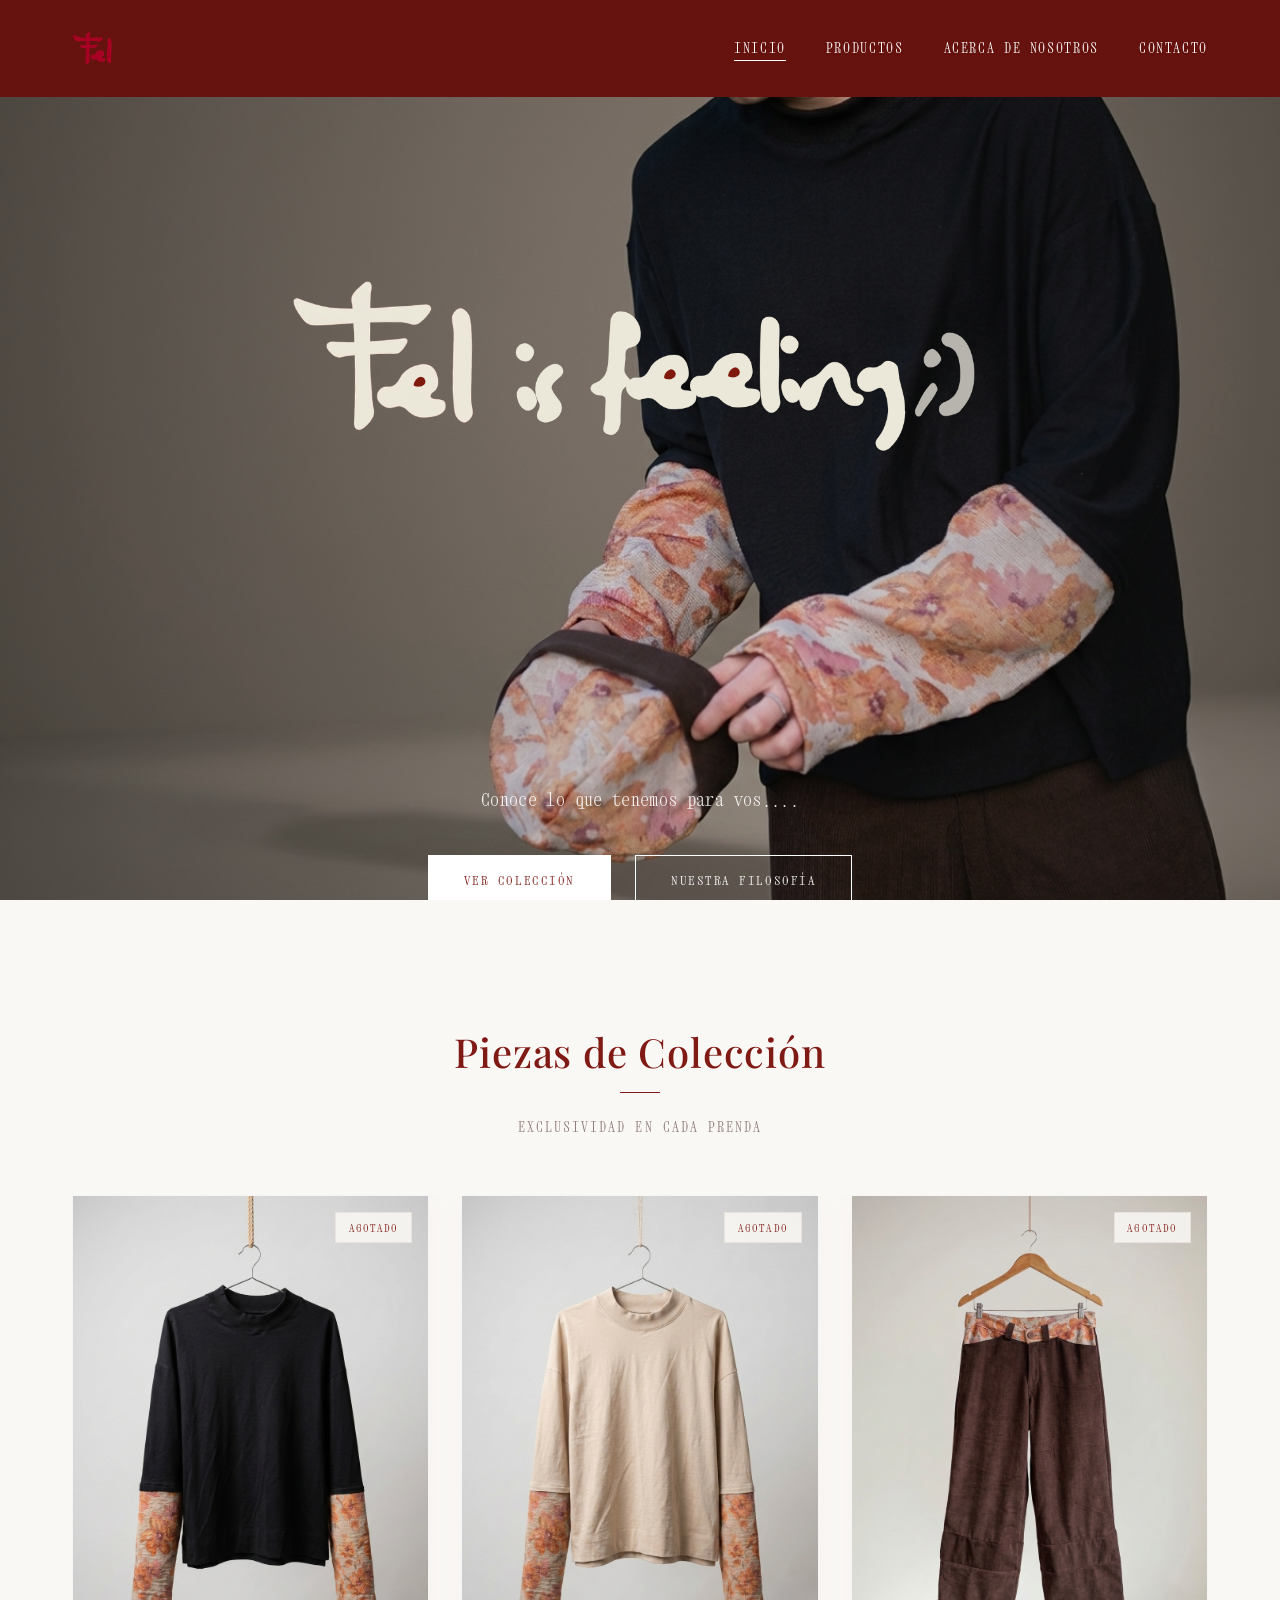
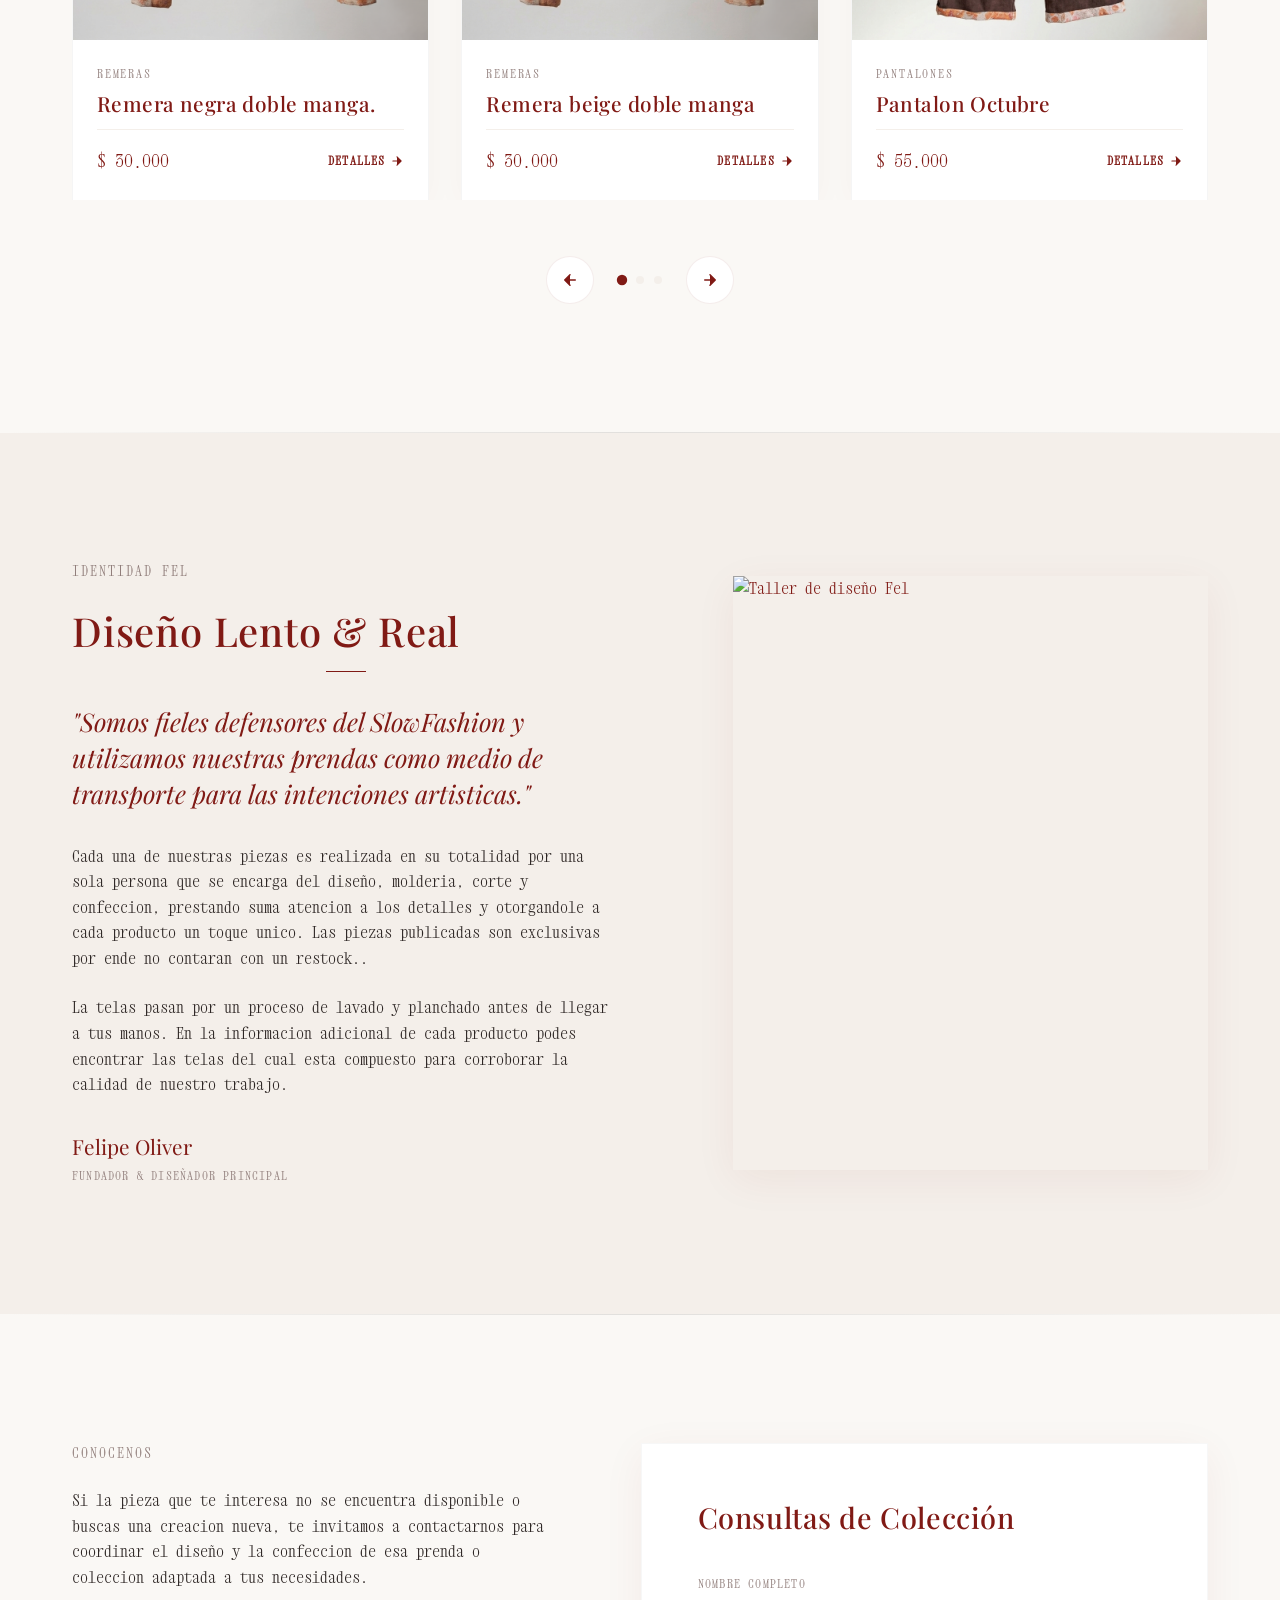
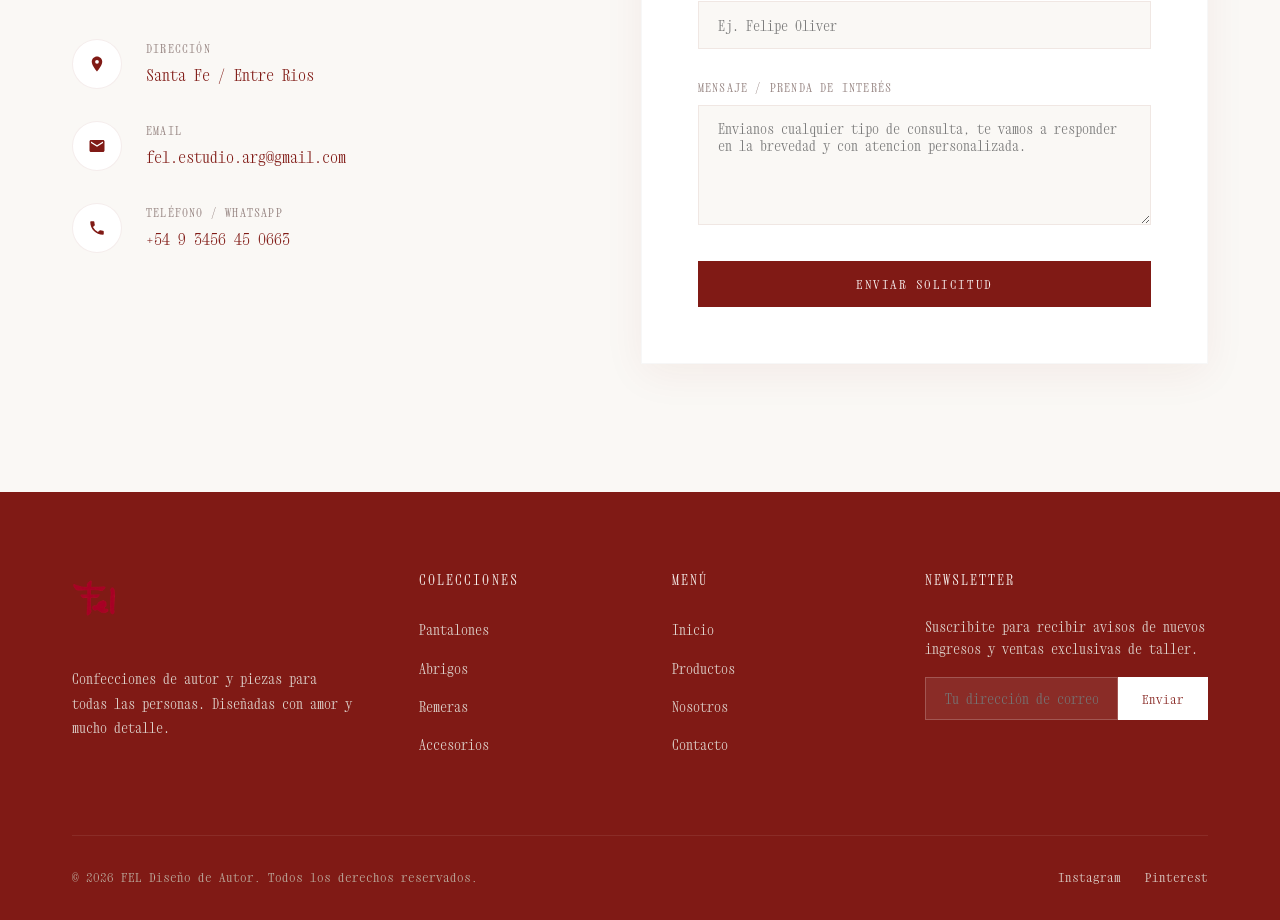
==== commit ad80ac96: "soldout" ====
--- a/index.html
+++ b/index.html
@@ -6,7 +6,7 @@
   <meta name="viewport" content="width=device-width, initial-scale=1.0">
   <title>Fel | Ropa de Diseño & Confecciones de Autor</title>
   <meta name="description"
-    content="Showroom exclusivo de indumentaria Fel. Ropa de diseño con textiles nobles, sastrería de autor y procesos artesanales conscientes.">
+    content="Confecciones de autor y piezas para todas las personas. Diseñadas con amor y mucho detalle.">
   <link rel="stylesheet" href="./style.css">
 </head>
 
@@ -124,8 +124,9 @@
         <div class="contact-info-panel">
           <span class="section-subtitle"
             style="text-align: left; margin-bottom: 1.5rem; display: block;">Conocenos</span>
-          <p>Te invitamos a contactarnos para la creacion de una pieza o coleccion personalizada, ya sea para vos, para
-            un regalo o para un evento.</p>
+          <p>Si la pieza que te interesa no se encuentra disponible o buscas una creacion nueva, te invitamos a
+            contactarnos para coordinar el diseño y la confeccion de esa prenda o coleccion adaptada a tus necesidades.
+          </p>
 
           <ul class="contact-details">
             <li class="contact-item">
@@ -273,7 +274,7 @@
           </div>
           <div class="modal-meta-item">
             <span class="modal-meta-label">Talles</span>
-            <span class="modal-meta-value" id="modal-sizes">Talles</span>
+            <div class="modal-sizes-options" id="modal-sizes">Talles</div>
           </div>
           <div class="modal-meta-item">
             <span class="modal-meta-label">Estado</span>
--- a/style.css
+++ b/style.css
@@ -1217,14 +1217,17 @@
 
 .modal-gallery {
   position: relative;
-  background-color: var(--color-light);
-  min-height: 400px;
+  background-color: var(--color-bg);
+  display: flex;
+  align-items: center;
+  justify-content: center;
+  height: 100%;
 }
 
 .modal-gallery img {
   width: 100%;
   height: 100%;
-  object-fit: cover;
+  object-fit: contain;
 }
 
 
@@ -1317,6 +1320,7 @@
 .modal-meta-item {
   display: flex;
   margin-bottom: 0.6rem;
+  align-items: center;
 }
 
 .modal-meta-label {
@@ -1515,4 +1519,37 @@
   border: 0;
   height: 1px;
   background-image: linear-gradient(to right, rgba(0, 0, 0, 0), rgba(0, 0, 0, 0.1), rgba(0, 0, 0, 0));
+}
+
+/* SIZE SELECTOR OPTIONS */
+.modal-sizes-options {
+  display: flex;
+  gap: 0.4rem;
+  flex-wrap: nowrap;
+  align-items: center;
+}
+
+.size-btn {
+  background: var(--color-white);
+  border: 1px solid var(--border-glass);
+  color: var(--color-primary);
+  padding: 0.4rem 0.6rem;
+  font-size: 0.8rem;
+  font-weight: 500;
+  cursor: pointer;
+  transition: var(--transition-fast);
+  min-width: 35px;
+  text-align: center;
+  border-radius: 0;
+}
+
+.size-btn:hover {
+  border-color: var(--color-accent);
+  background: var(--color-light);
+}
+
+.size-btn.active {
+  background: var(--color-primary);
+  color: var(--color-white);
+  border-color: var(--color-primary);
 }
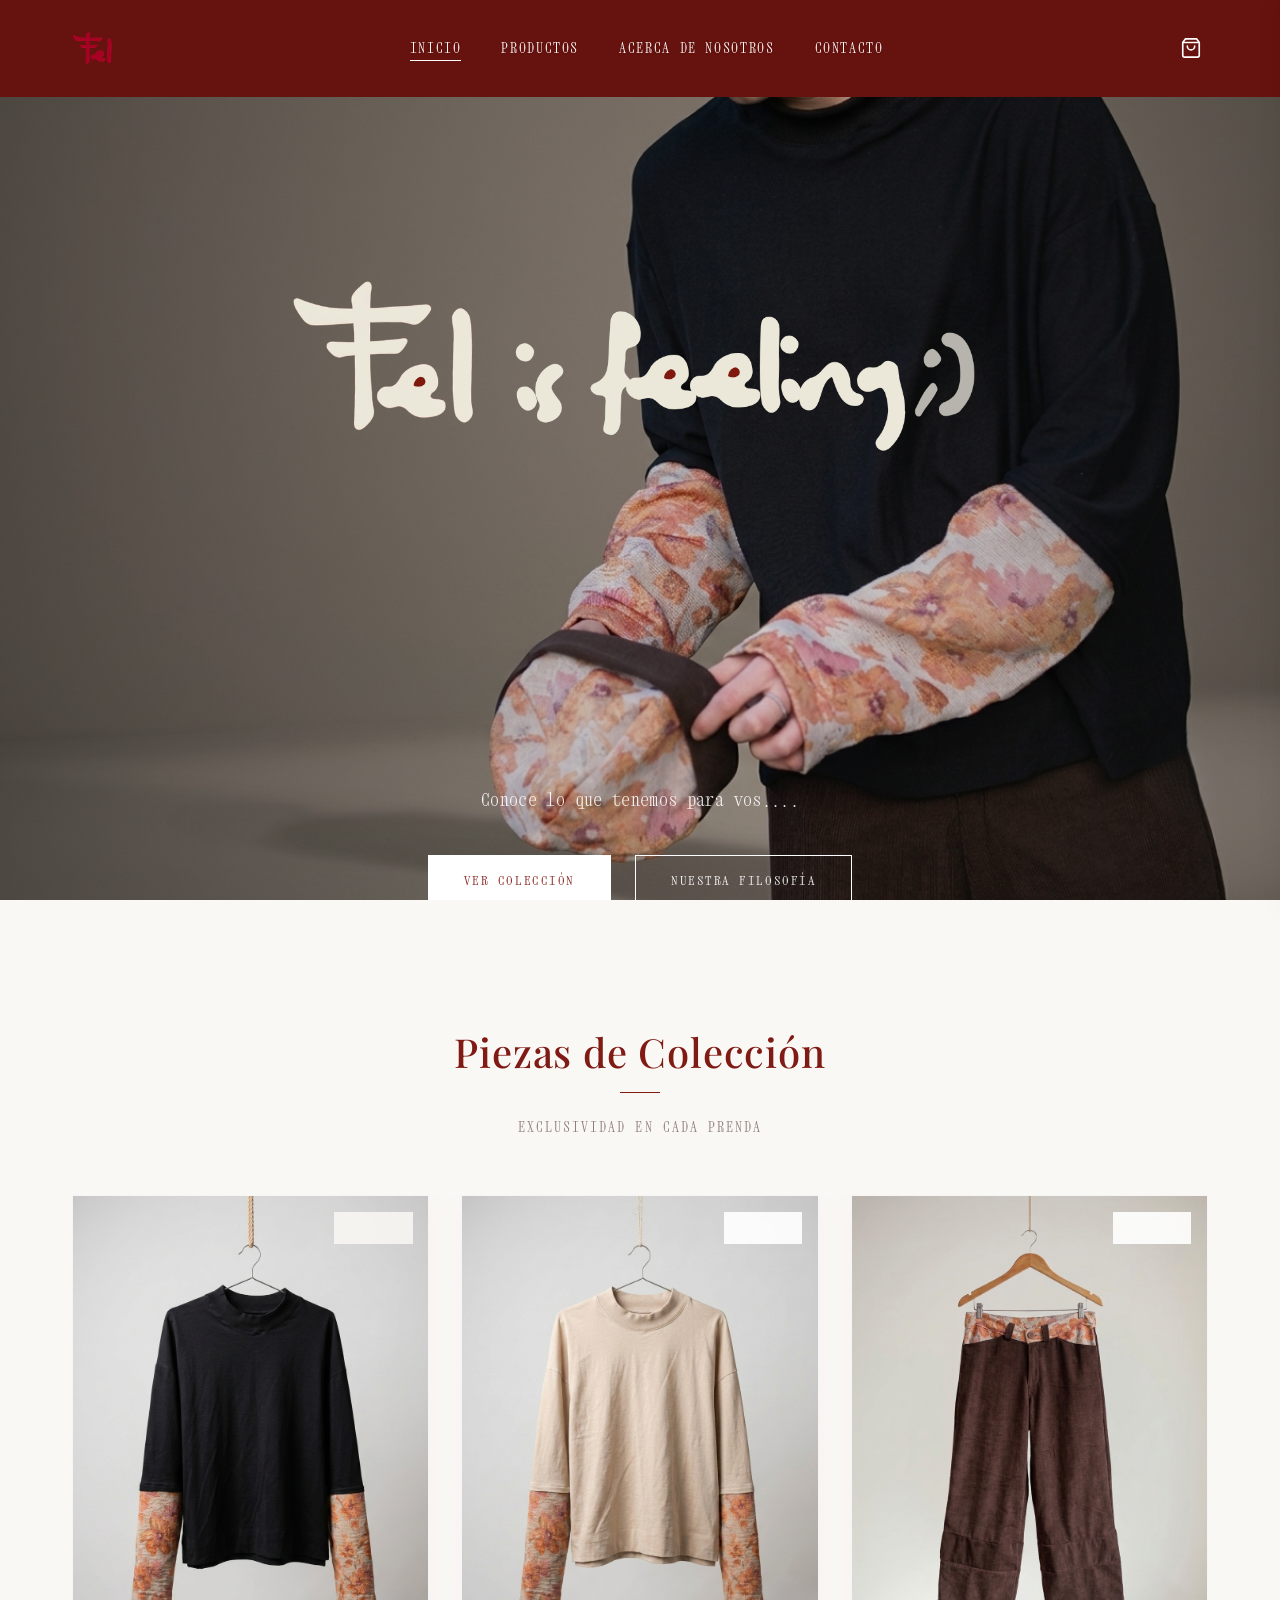
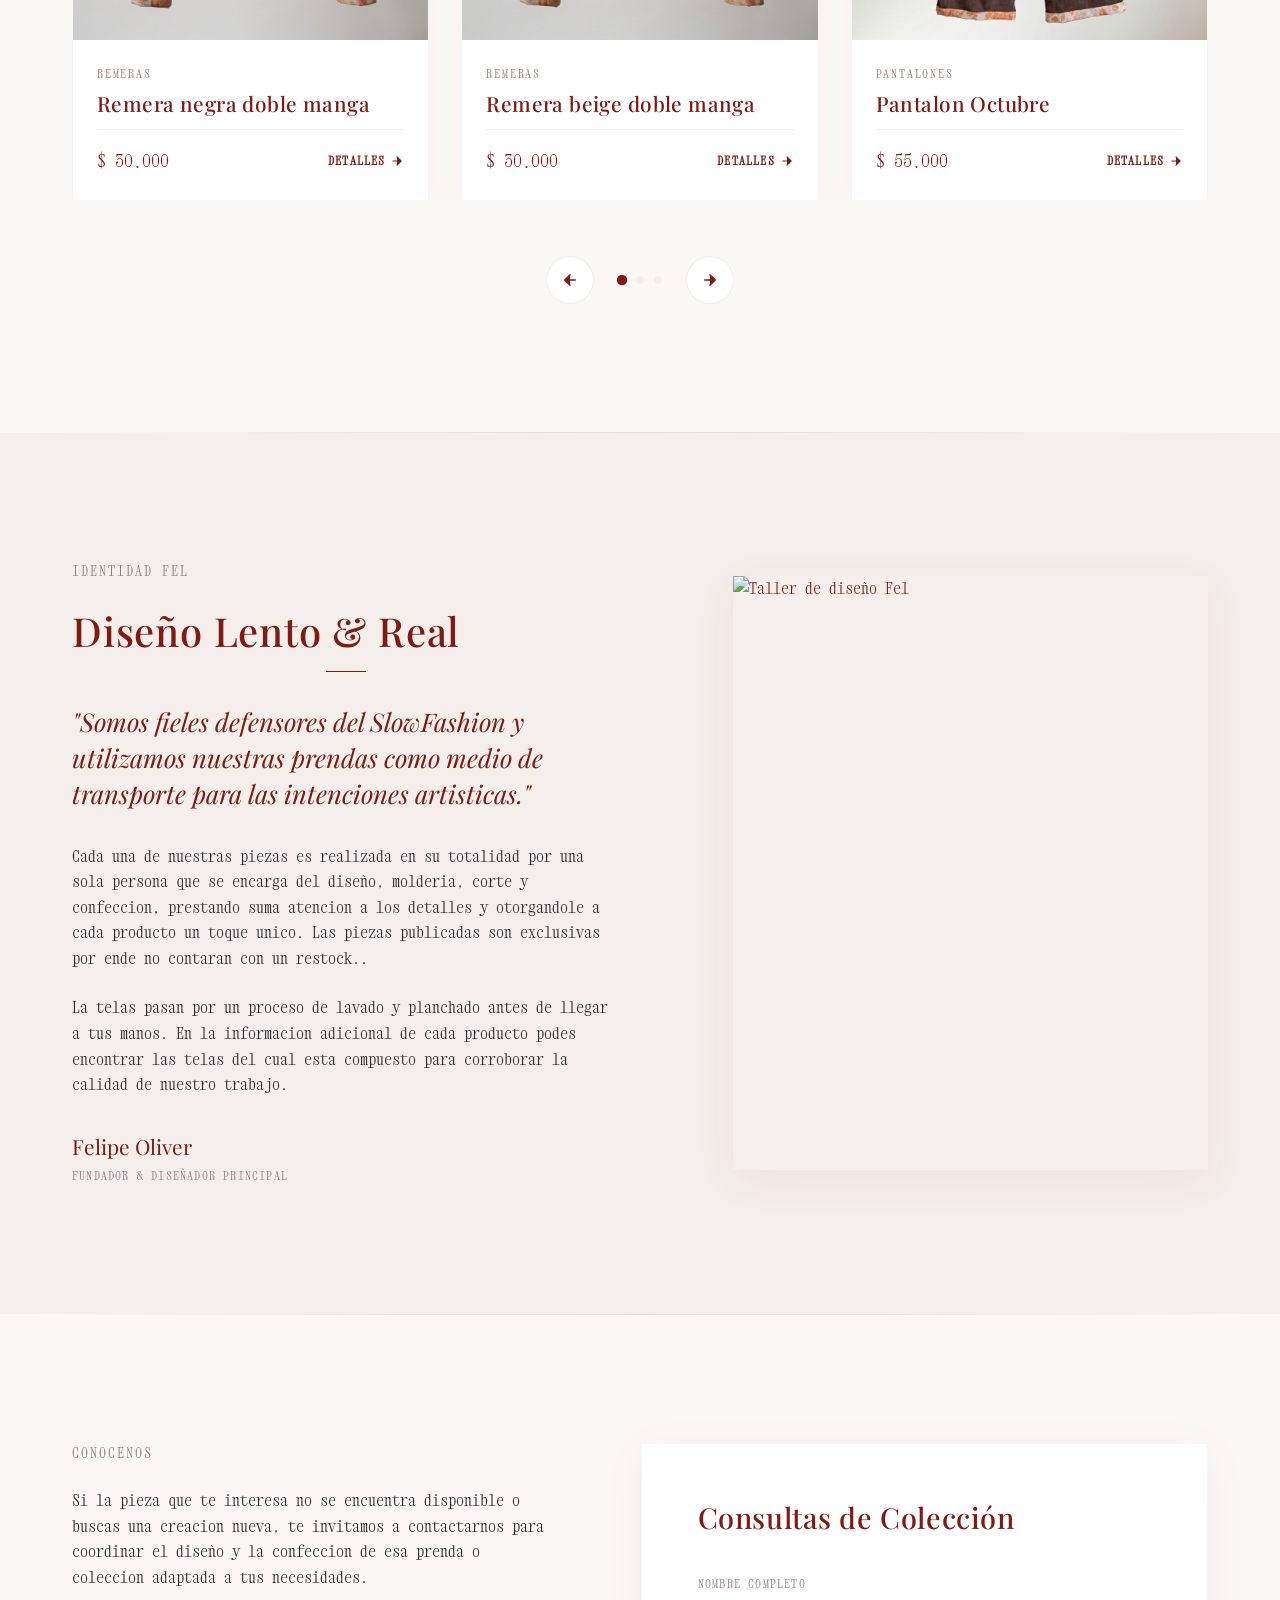
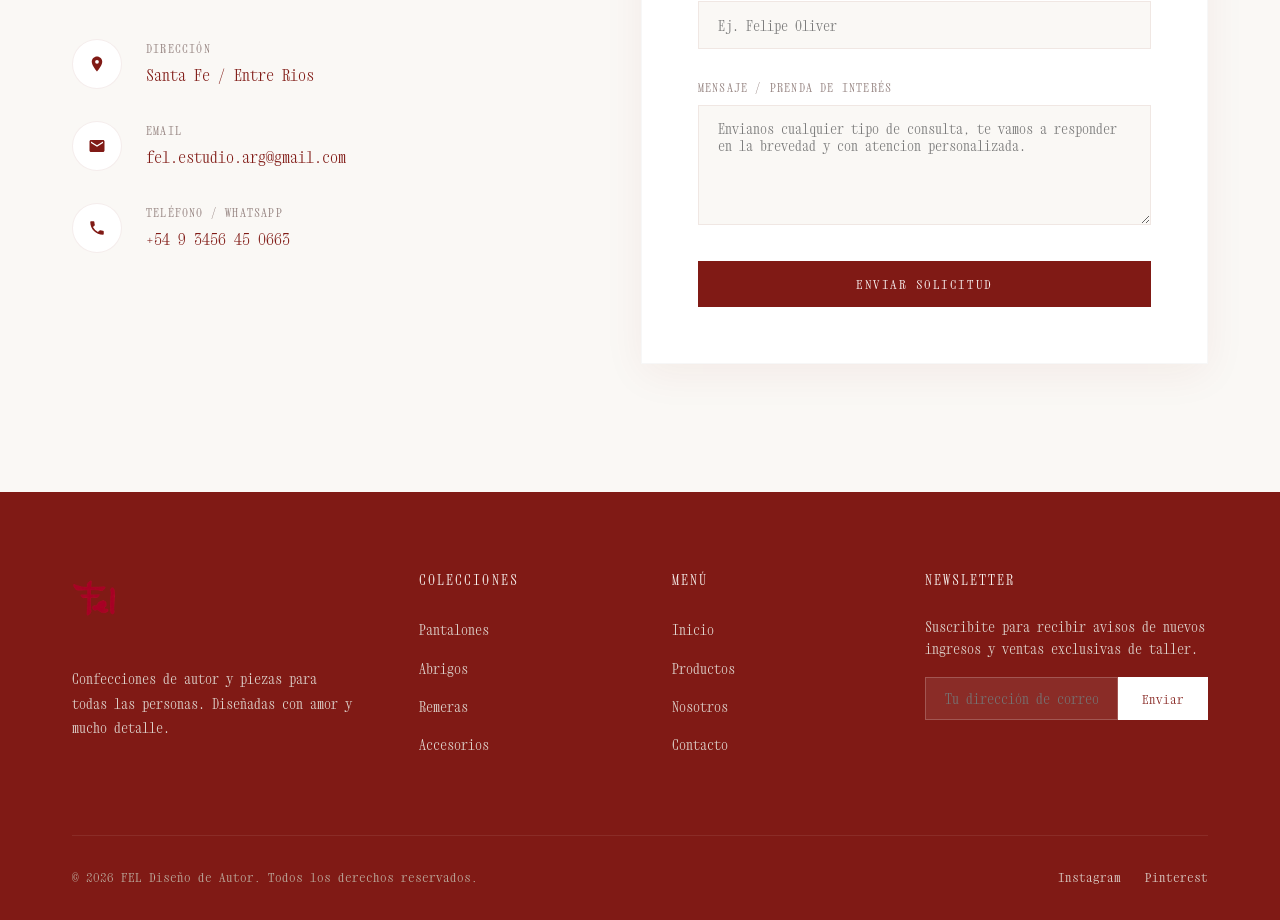
==== commit ff71a1b3: "Casi casi" ====
--- a/index.html
+++ b/index.html
@@ -24,11 +24,22 @@
         <li><a href="./index.html#acerca">Acerca de nosotros</a></li>
         <li><a href="./index.html#contacto">Contacto</a></li>
       </ul>
-      <button class="menu-toggle" id="menu-toggle-btn" aria-label="Abrir Menú">
-        <span></span>
-        <span></span>
-        <span></span>
-      </button>
+      <div class="nav-actions">
+        <button class="cart-icon-btn" id="nav-cart-btn" aria-label="Ver Changuito de Compras">
+          <svg viewBox="0 0 24 24" width="22" height="22" fill="none" stroke="currentColor" stroke-width="1.8"
+            stroke-linecap="round" stroke-linejoin="round">
+            <path d="M6 2L3 6v14a2 2 0 0 0 2 2h14a2 2 0 0 0 2-2V6l-3-4z"></path>
+            <line x1="3" y1="6" x2="21" y2="6"></line>
+            <path d="M16 10a4 4 0 0 1-8 0"></path>
+          </svg>
+          <span class="cart-badge" id="cart-badge-count">0</span>
+        </button>
+        <button class="menu-toggle" id="menu-toggle-btn" aria-label="Abrir Menú">
+          <span></span>
+          <span></span>
+          <span></span>
+        </button>
+      </div>
     </div>
   </nav>
 
@@ -277,20 +288,75 @@
             <div class="modal-sizes-options" id="modal-sizes">Talles</div>
           </div>
           <div class="modal-meta-item">
+            <span class="modal-meta-label">Cantidad</span>
+            <div class="qty-selector">
+              <button type="button" class="qty-btn" id="modal-qty-minus" aria-label="Reducir cantidad">-</button>
+              <span class="qty-val" id="modal-qty-val">1</span>
+              <button type="button" class="qty-btn" id="modal-qty-plus" aria-label="Aumentar cantidad">+</button>
+            </div>
+          </div>
+          <div class="modal-meta-item">
             <span class="modal-meta-label">Estado</span>
             <span class="modal-meta-value" id="modal-status">Disponible</span>
           </div>
         </div>
 
-        <a href="#" id="modal-consult-btn" class="btn btn-primary"
-          style="text-align: center; margin-top: auto; display: flex; align-items: center; justify-content: center; gap: 0.5rem;"
-          target="_blank"><svg style="width: 18px; height: 18px; fill: currentColor;" viewBox="0 0 24 24">
-            <path
-              d="M.057 24l1.687-6.163c-1.041-1.804-1.588-3.849-1.587-5.946C.06 5.348 5.397.01 12.008.01c3.202.001 6.212 1.246 8.477 3.513 2.262 2.268 3.507 5.28 3.505 8.484-.004 6.657-5.34 11.997-11.953 11.997-2.005-.001-3.973-.504-5.714-1.464L0 24zm6.586-3.834l.366.218c1.6.952 3.454 1.455 5.352 1.456 5.793 0 10.511-4.721 10.514-10.518.001-2.807-1.09-5.446-3.076-7.437C17.466 2.395 14.823 1.3 12.012 1.3c-5.797 0-10.518 4.722-10.521 10.52-.001 1.947.509 3.847 1.479 5.487l.239.406-1.011 3.693 3.788-.992zm11.758-7.66c-.301-.15-1.782-.88-2.059-.98-.277-.101-.48-.15-.68.15-.2.301-.776.98-.952 1.18-.176.2-.352.226-.653.075-1.393-.697-2.316-1.229-3.238-2.81-.242-.416.242-.386.693-1.286.075-.15.038-.282-.019-.382-.056-.1-.48-1.157-.658-1.582-.173-.415-.349-.359-.48-.365-.125-.005-.268-.006-.411-.006s-.375.053-.571.267c-.196.213-.75.733-.75 1.79 0 1.056.769 2.079.876 2.223.107.144 1.51 2.305 3.659 3.233.51.221.908.353 1.218.452.513.163.98.14 1.348.084.411-.062 1.782-.73 2.033-1.433.253-.704.253-1.306.177-1.432-.077-.127-.278-.201-.58-.352z" />
-          </svg>Consultar por WhatsApp</a>
+        <button type="button" id="modal-add-cart-btn" class="btn btn-primary"
+          style="width: 100%; text-align: center; margin-top: auto; display: flex; align-items: center; justify-content: center; gap: 0.6rem;">
+          <svg style="width: 18px; height: 18px; fill: none; stroke: currentColor; stroke-width: 2;"
+            viewBox="0 0 24 24">
+            <path d="M6 2L3 6v14a2 2 0 0 0 2 2h14a2 2 0 0 0 2-2V6l-3-4z"></path>
+            <line x1="3" y1="6" x2="21" y2="6"></line>
+            <path d="M16 10a4 4 0 0 1-8 0"></path>
+          </svg>
+          Agregar al Changuito
+        </button>
       </div>
     </div>
   </div>
+
+  <!-- SHOPPING CART SIDE DRAWER -->
+  <div id="cart-drawer" class="cart-drawer">
+    <div class="cart-header">
+      <div class="cart-header-title">
+        <h3>Tu Changuito</h3>
+        <span class="cart-item-count" id="cart-drawer-count">(0 prendas)</span>
+      </div>
+      <button class="cart-close-btn" id="cart-close-btn" aria-label="Cerrar changuito">
+        <svg viewBox="0 0 24 24">
+          <path
+            d="M19 6.41L17.59 5 12 10.59 6.41 5 5 6.41 10.59 12 5 17.59 6.41 19 12 13.41 17.59 19 19 17.59 13.41 12z" />
+        </svg>
+      </button>
+    </div>
+
+    <div class="cart-body" id="cart-items-container">
+      <!-- Dynamically rendered via app.js -->
+    </div>
+
+    <div class="cart-footer" id="cart-footer">
+      <div class="cart-total-row">
+        <span>Total Estimado:</span>
+        <span class="cart-total-price" id="cart-total-price">$0</span>
+      </div>
+
+      <div class="cart-shipping-note">El valor del envio se calcula por whatsapp.</div>
+
+      <a href="#" id="cart-whatsapp-btn" class="btn btn-primary btn-whatsapp-cart" target="_blank">
+        <svg style="width: 20px; height: 20px; fill: currentColor;" viewBox="0 0 24 24">
+          <path
+            d="M.057 24l1.687-6.163c-1.041-1.804-1.588-3.849-1.587-5.946C.06 5.348 5.397.01 12.008.01c3.202.001 6.212 1.246 8.477 3.513 2.262 2.268 3.507 5.28 3.505 8.484-.004 6.657-5.34 11.997-11.953 11.997-2.005-.001-3.973-.504-5.714-1.464L0 24zm6.586-3.834l.366.218c1.6.952 3.454 1.455 5.352 1.456 5.793 0 10.511-4.721 10.514-10.518.001-2.807-1.09-5.446-3.076-7.437C17.466 2.395 14.823 1.3 12.012 1.3c-5.797 0-10.518 4.722-10.521 10.52-.001 1.947.509 3.847 1.479 5.487l.239.406-1.011 3.693 3.788-.992zm11.758-7.66c-.301-.15-1.782-.88-2.059-.98-.277-.101-.48-.15-.68.15-.2.301-.776.98-.952 1.18-.176.2-.352.226-.653.075-1.393-.697-2.316-1.229-3.238-2.81-.242-.416.242-.386.693-1.286.075-.15.038-.282-.019-.382-.056-.1-.48-1.157-.658-1.582-.173-.415-.349-.359-.48-.365-.125-.005-.268-.006-.411-.006s-.375.053-.571.267c-.196.213-.75.733-.75 1.79 0 1.056.769 2.079.876 2.223.107.144 1.51 2.305 3.659 3.233.51.221.908.353 1.218.452.513.163.98.14 1.348.084.411-.062 1.782-.73 2.033-1.433.253-.704.253-1.306.177-1.432-.077-.127-.278-.201-.58-.352z" />
+        </svg>
+        Solicitar información por WhatsApp
+      </a>
+
+      <button type="button" class="cart-clear-btn" id="cart-clear-btn">Vaciar changuito</button>
+    </div>
+  </div>
+  <div id="cart-backdrop" class="cart-backdrop"></div>
+
+  <!-- TOAST NOTIFICATION CONTAINER -->
+  <div id="toast-container" class="toast-container"></div>
 
   <script src="./app.js"></script>
 </body>
--- a/style.css
+++ b/style.css
@@ -585,7 +585,9 @@
   border-color: rgba(216, 67, 21, 0.2);
 }
 
-.product-badge.outofstock {
+.product-badge.outofstock,
+.product-badge.ofstock,
+.product-badge.outstock {
   color: #c62828;
   border-color: rgba(198, 40, 40, 0.2);
   background: rgba(255, 255, 255, 0.9);
@@ -1346,7 +1348,9 @@
   font-weight: 600;
 }
 
-.modal-meta-value.outofstock {
+.modal-meta-value.outofstock,
+.modal-meta-value.ofstock,
+.modal-meta-value.outstock {
   color: #c62828;
   font-weight: 600;
 }
@@ -1525,7 +1529,7 @@
 .modal-sizes-options {
   display: flex;
   gap: 0.4rem;
-  flex-wrap: nowrap;
+  flex-wrap: wrap;
   align-items: center;
 }
 
@@ -1552,4 +1556,527 @@
   background: var(--color-primary);
   color: var(--color-white);
   border-color: var(--color-primary);
+}
+
+/* ----------------------------------------
+   NAVBAR CART BUTTON & BADGE
+   ---------------------------------------- */
+.nav-actions {
+  display: flex;
+  align-items: center;
+  gap: 1.2rem;
+}
+
+.cart-icon-btn {
+  background: transparent;
+  border: none;
+  color: var(--color-white);
+  cursor: pointer;
+  position: relative;
+  display: flex;
+  align-items: center;
+  justify-content: center;
+  padding: 0.4rem;
+  transition: var(--transition-fast);
+}
+
+.navbar.scrolled .cart-icon-btn {
+  color: var(--color-primary);
+}
+
+.cart-icon-btn:hover {
+  transform: scale(1.1);
+  color: var(--color-accent);
+}
+
+.cart-badge {
+  position: absolute;
+  top: -4px;
+  right: -6px;
+  background-color: var(--color-primary);
+  color: var(--color-white);
+  font-size: 0.68rem;
+  font-weight: 600;
+  width: 18px;
+  height: 18px;
+  border-radius: 50%;
+  display: flex;
+  align-items: center;
+  justify-content: center;
+  opacity: 0;
+  transform: scale(0.5);
+  transition: var(--transition-fast);
+  box-shadow: 0 2px 5px rgba(0, 0, 0, 0.2);
+}
+
+.navbar.scrolled .cart-badge {
+  background-color: var(--color-accent);
+}
+
+.cart-badge.visible {
+  opacity: 1;
+  transform: scale(1);
+}
+
+/* ----------------------------------------
+   SHOPPING CART SIDE DRAWER
+   ---------------------------------------- */
+.cart-backdrop {
+  position: fixed;
+  top: 0;
+  left: 0;
+  width: 100vw;
+  height: 100vh;
+  background-color: rgba(21, 21, 21, 0.5);
+  backdrop-filter: blur(5px);
+  -webkit-backdrop-filter: blur(5px);
+  z-index: 1999;
+  opacity: 0;
+  pointer-events: none;
+  transition: var(--transition-smooth);
+}
+
+.cart-backdrop.active {
+  opacity: 1;
+  pointer-events: auto;
+}
+
+.cart-drawer {
+  position: fixed;
+  top: 0;
+  right: -450px;
+  width: 100%;
+  max-width: 420px;
+  height: 100vh;
+  background-color: var(--color-bg);
+  box-shadow: -10px 0 40px rgba(0, 0, 0, 0.15);
+  z-index: 2000;
+  display: flex;
+  flex-direction: column;
+  transition: transform 0.5s cubic-bezier(0.16, 1, 0.3, 1);
+  border-left: 1px solid var(--border-glass);
+}
+
+.cart-drawer.active {
+  transform: translateX(-450px);
+}
+
+@media (max-width: 480px) {
+  .cart-drawer {
+    right: -100vw;
+    max-width: 100vw;
+  }
+  .cart-drawer.active {
+    transform: translateX(-100vw);
+  }
+}
+
+.cart-header {
+  padding: 1.8rem 2rem;
+  display: flex;
+  align-items: center;
+  justify-content: space-between;
+  border-bottom: 1px solid var(--border-glass);
+  background: var(--color-white);
+}
+
+.cart-header-title h3 {
+  font-size: 1.4rem;
+  color: var(--color-primary);
+  margin-bottom: 0.2rem;
+}
+
+.cart-item-count {
+  font-size: 0.75rem;
+  color: var(--color-muted);
+  text-transform: uppercase;
+  letter-spacing: 0.08em;
+}
+
+.cart-close-btn {
+  background: transparent;
+  border: none;
+  color: var(--color-primary);
+  cursor: pointer;
+  width: 32px;
+  height: 32px;
+  display: flex;
+  align-items: center;
+  justify-content: center;
+  border-radius: 50%;
+  transition: var(--transition-fast);
+}
+
+.cart-close-btn:hover {
+  background-color: var(--color-light);
+}
+
+.cart-close-btn svg {
+  width: 18px;
+  height: 18px;
+  fill: currentColor;
+}
+
+.cart-body {
+  flex-grow: 1;
+  overflow-y: auto;
+  padding: 1.5rem 2rem;
+  display: flex;
+  flex-direction: column;
+  gap: 1.2rem;
+}
+
+.cart-empty-state {
+  display: flex;
+  flex-direction: column;
+  align-items: center;
+  justify-content: center;
+  height: 100%;
+  text-align: center;
+  padding: 3rem 1rem;
+  color: var(--color-muted);
+}
+
+.cart-empty-state svg {
+  margin-bottom: 1.5rem;
+  color: var(--color-muted);
+  opacity: 0.6;
+}
+
+.empty-title {
+  font-family: var(--font-serif);
+  font-size: 1.5rem;
+  color: var(--color-primary);
+  margin-bottom: 0.5rem;
+}
+
+.empty-subtitle {
+  font-size: 0.85rem;
+  line-height: 1.5;
+  margin-bottom: 2rem;
+  max-width: 260px;
+}
+
+/* CART ITEM */
+.cart-item {
+  display: flex;
+  gap: 1rem;
+  align-items: center;
+  padding-bottom: 1.2rem;
+  border-bottom: 1px solid var(--border-glass);
+  position: relative;
+}
+
+.cart-item-img {
+  width: 75px;
+  height: 95px;
+  object-fit: cover;
+  background-color: var(--color-light);
+  border: 1px solid var(--border-glass);
+}
+
+.cart-item-info {
+  flex-grow: 1;
+  display: flex;
+  flex-direction: column;
+}
+
+.cart-item-cat {
+  font-size: 0.68rem;
+  text-transform: uppercase;
+  letter-spacing: 0.1em;
+  color: var(--color-muted);
+}
+
+.cart-item-title {
+  font-size: 0.95rem;
+  font-weight: 500;
+  color: var(--color-primary);
+  margin: 0.2rem 0;
+  line-height: 1.3;
+}
+
+.cart-item-size {
+  font-size: 0.8rem;
+  color: var(--color-secondary);
+  margin-bottom: 0.5rem;
+}
+
+.cart-item-price-row {
+  display: flex;
+  align-items: center;
+  justify-content: space-between;
+  margin-top: 0.3rem;
+}
+
+.cart-item-price {
+  font-size: 0.95rem;
+  font-weight: 600;
+  color: var(--color-accent);
+}
+
+.cart-item-remove {
+  background: transparent;
+  border: none;
+  color: var(--color-muted);
+  cursor: pointer;
+  padding: 0.4rem;
+  transition: var(--transition-fast);
+  align-self: flex-start;
+}
+
+.cart-item-remove:hover {
+  color: var(--color-primary);
+}
+
+/* QUANTITY SELECTOR */
+.qty-selector {
+  display: inline-flex;
+  align-items: center;
+  border: 1px solid var(--border-glass);
+  background: var(--color-white);
+}
+
+.qty-btn {
+  background: transparent;
+  border: none;
+  width: 30px;
+  height: 30px;
+  font-size: 1rem;
+  cursor: pointer;
+  color: var(--color-primary);
+  display: flex;
+  align-items: center;
+  justify-content: center;
+  transition: var(--transition-fast);
+}
+
+.qty-btn:hover {
+  background: var(--color-light);
+}
+
+.qty-val, .qty-selector span {
+  width: 30px;
+  text-align: center;
+  font-size: 0.85rem;
+  font-weight: 600;
+  color: var(--color-primary);
+}
+
+.qty-selector.mini .qty-btn {
+  width: 24px;
+  height: 24px;
+  font-size: 0.85rem;
+}
+
+.qty-selector.mini span {
+  width: 24px;
+  font-size: 0.8rem;
+}
+
+/* CART FOOTER */
+.cart-footer {
+  padding: 1.5rem 2rem;
+  background: var(--color-white);
+  border-top: 1px solid var(--border-glass);
+}
+
+.cart-total-row {
+  display: flex;
+  justify-content: space-between;
+  align-items: center;
+  font-size: 1.1rem;
+  font-weight: 600;
+  color: var(--color-primary);
+  margin-bottom: 0.4rem;
+  font-family: var(--font-serif);
+}
+
+.cart-total-price {
+  color: var(--color-accent);
+  font-size: 1.25rem;
+}
+
+.cart-shipping-note {
+  font-size: 0.8rem;
+  color: var(--color-muted);
+  line-height: 1.45;
+  margin-bottom: 1.2rem;
+  font-weight: 400;
+}
+
+.btn-whatsapp-cart {
+  width: 100%;
+  display: flex;
+  align-items: center;
+  justify-content: center;
+  gap: 0.6rem;
+  text-align: center;
+  padding: 1rem 1.5rem;
+  font-size: 0.82rem;
+  margin-bottom: 0.8rem;
+}
+
+.cart-clear-btn {
+  background: transparent;
+  border: none;
+  width: 100%;
+  text-align: center;
+  font-size: 0.75rem;
+  text-transform: uppercase;
+  letter-spacing: 0.1em;
+  color: var(--color-muted);
+  cursor: pointer;
+  padding: 0.4rem;
+  transition: var(--transition-fast);
+}
+
+.cart-clear-btn:hover {
+  color: var(--color-primary);
+  text-decoration: underline;
+}
+
+/* ----------------------------------------
+   TOAST NOTIFICATIONS
+   ---------------------------------------- */
+.toast-container {
+  position: fixed;
+  bottom: 2rem;
+  right: 2rem;
+  z-index: 3000;
+  display: flex;
+  flex-direction: column;
+  gap: 0.8rem;
+  pointer-events: none;
+}
+
+.toast-notification {
+  background: var(--color-secondary);
+  color: var(--color-white);
+  padding: 0.9rem 1.4rem;
+  border-radius: 4px;
+  box-shadow: 0 10px 30px rgba(0, 0, 0, 0.25);
+  display: flex;
+  align-items: center;
+  justify-content: space-between;
+  gap: 1.5rem;
+  font-size: 0.85rem;
+  transform: translateY(20px);
+  opacity: 0;
+  transition: all 0.4s cubic-bezier(0.16, 1, 0.3, 1);
+  pointer-events: auto;
+  border-left: 4px solid var(--color-accent);
+}
+
+.toast-notification.show {
+  transform: translateY(0);
+  opacity: 1;
+}
+
+.toast-content {
+  display: flex;
+  align-items: center;
+  gap: 0.6rem;
+}
+
+.toast-content svg {
+  color: #4caf50;
+  flex-shrink: 0;
+}
+
+.toast-action {
+  background: transparent;
+  border: 1px solid rgba(255, 255, 255, 0.3);
+  color: var(--color-white);
+  font-size: 0.75rem;
+  text-transform: uppercase;
+  letter-spacing: 0.08em;
+  padding: 0.3rem 0.7rem;
+  cursor: pointer;
+  white-space: nowrap;
+  transition: var(--transition-fast);
+}
+
+.toast-action:hover {
+  background: var(--color-white);
+  color: var(--color-secondary);
+}
+
+/* ----------------------------------------
+   FUNNY POPUP MODAL (8 UNITS TRIGGER)
+   ---------------------------------------- */
+.fun-modal-backdrop {
+  position: fixed;
+  top: 0;
+  left: 0;
+  width: 100vw;
+  height: 100vh;
+  background-color: rgba(21, 21, 21, 0.6);
+  backdrop-filter: blur(8px);
+  -webkit-backdrop-filter: blur(8px);
+  z-index: 4000;
+  display: flex;
+  align-items: center;
+  justify-content: center;
+  opacity: 0;
+  pointer-events: none;
+  transition: opacity 0.3s cubic-bezier(0.16, 1, 0.3, 1);
+}
+
+.fun-modal-backdrop.active {
+  opacity: 1;
+  pointer-events: auto;
+}
+
+.fun-modal-box {
+  background: var(--color-bg);
+  border: 1px solid var(--color-primary);
+  padding: 2.2rem 2rem;
+  max-width: 380px;
+  width: 90%;
+  text-align: center;
+  box-shadow: 0 20px 50px rgba(0, 0, 0, 0.3);
+  position: relative;
+  transform: scale(0.85) translateY(20px);
+  transition: transform 0.3s cubic-bezier(0.16, 1, 0.3, 1);
+  border-radius: 4px;
+}
+
+.fun-modal-backdrop.active .fun-modal-box {
+  transform: scale(1) translateY(0);
+}
+
+.fun-modal-close {
+  position: absolute;
+  top: 0.8rem;
+  right: 1rem;
+  background: transparent;
+  border: none;
+  font-size: 1.5rem;
+  color: var(--color-primary);
+  cursor: pointer;
+  line-height: 1;
+  transition: var(--transition-fast);
+}
+
+.fun-modal-close:hover {
+  color: var(--color-accent);
+}
+
+.fun-modal-icon {
+  font-size: 2.5rem;
+  margin-bottom: 0.8rem;
+}
+
+.fun-modal-text {
+  font-family: var(--font-serif);
+  font-size: 1.25rem;
+  color: var(--color-primary);
+  line-height: 1.4;
+  margin-bottom: 1.5rem;
+}
+
+.fun-modal-btn {
+  padding: 0.7rem 1.6rem;
+  font-size: 0.78rem;
 }
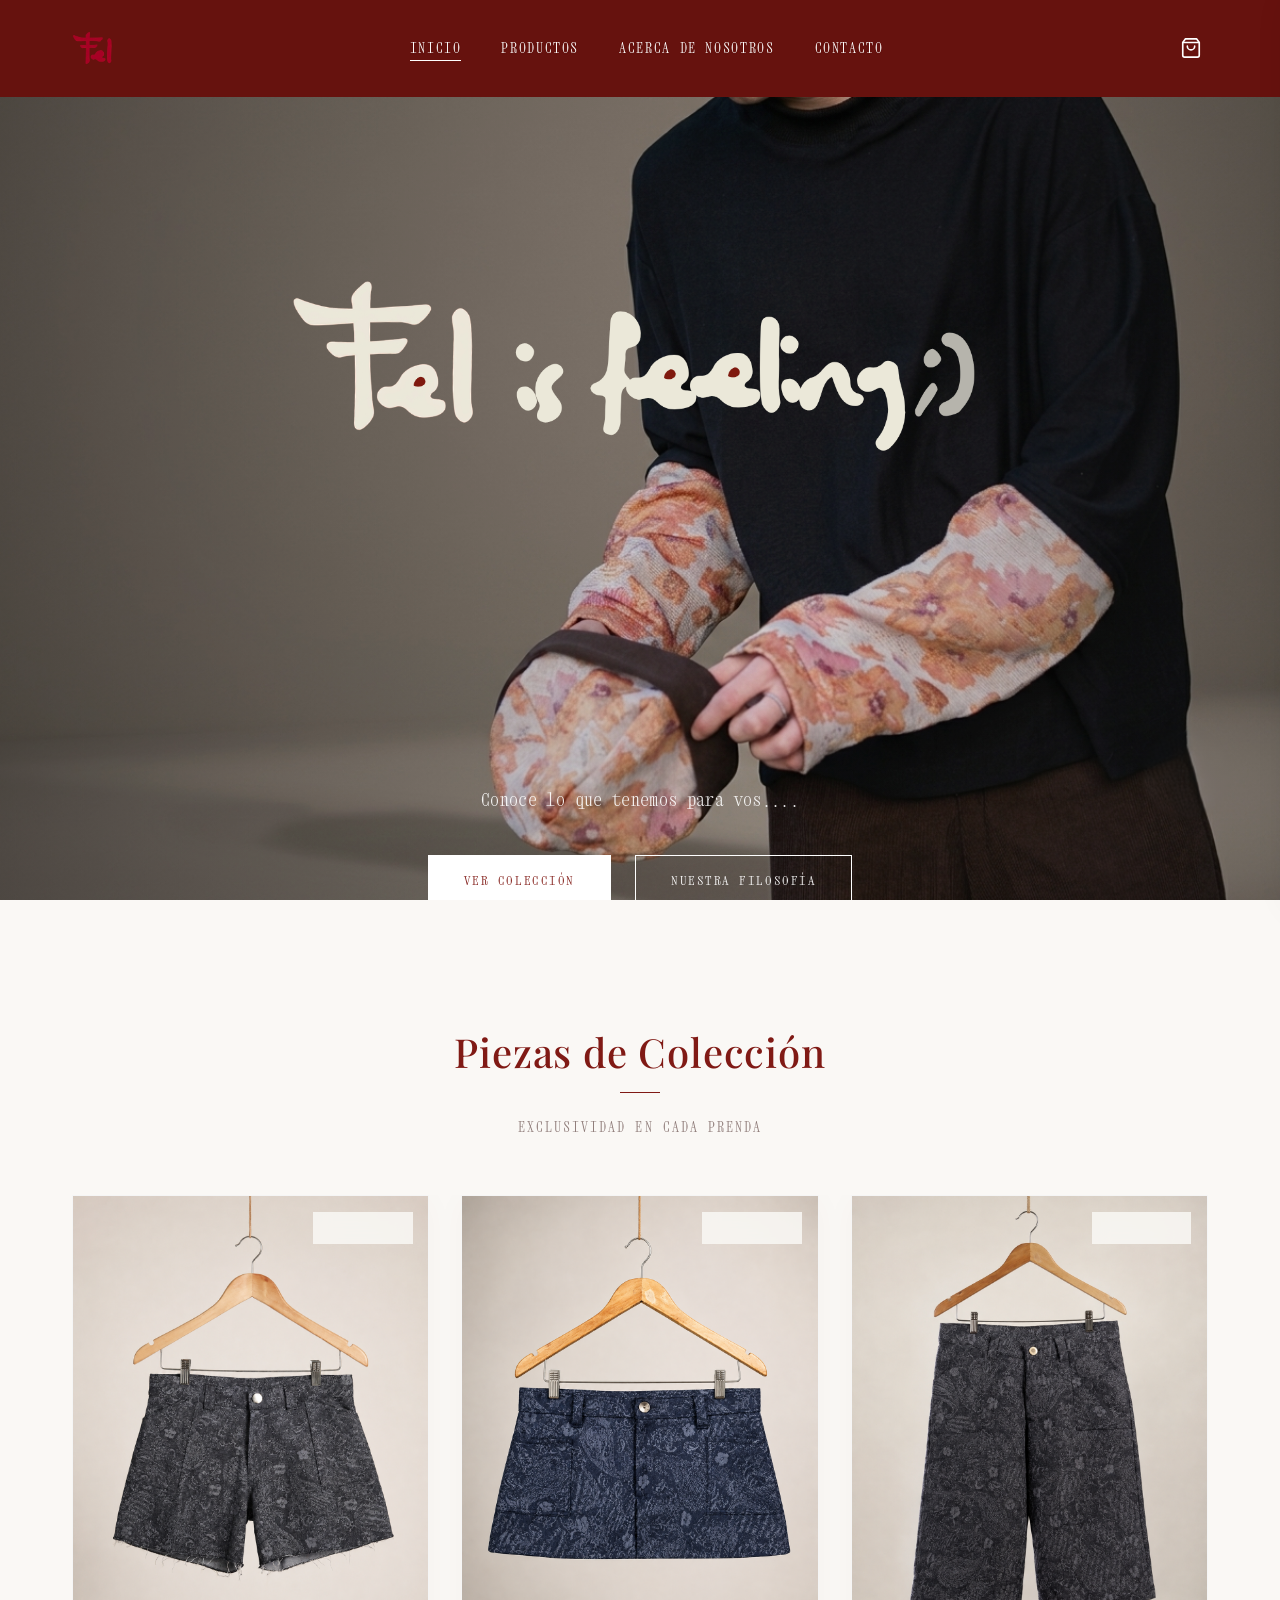
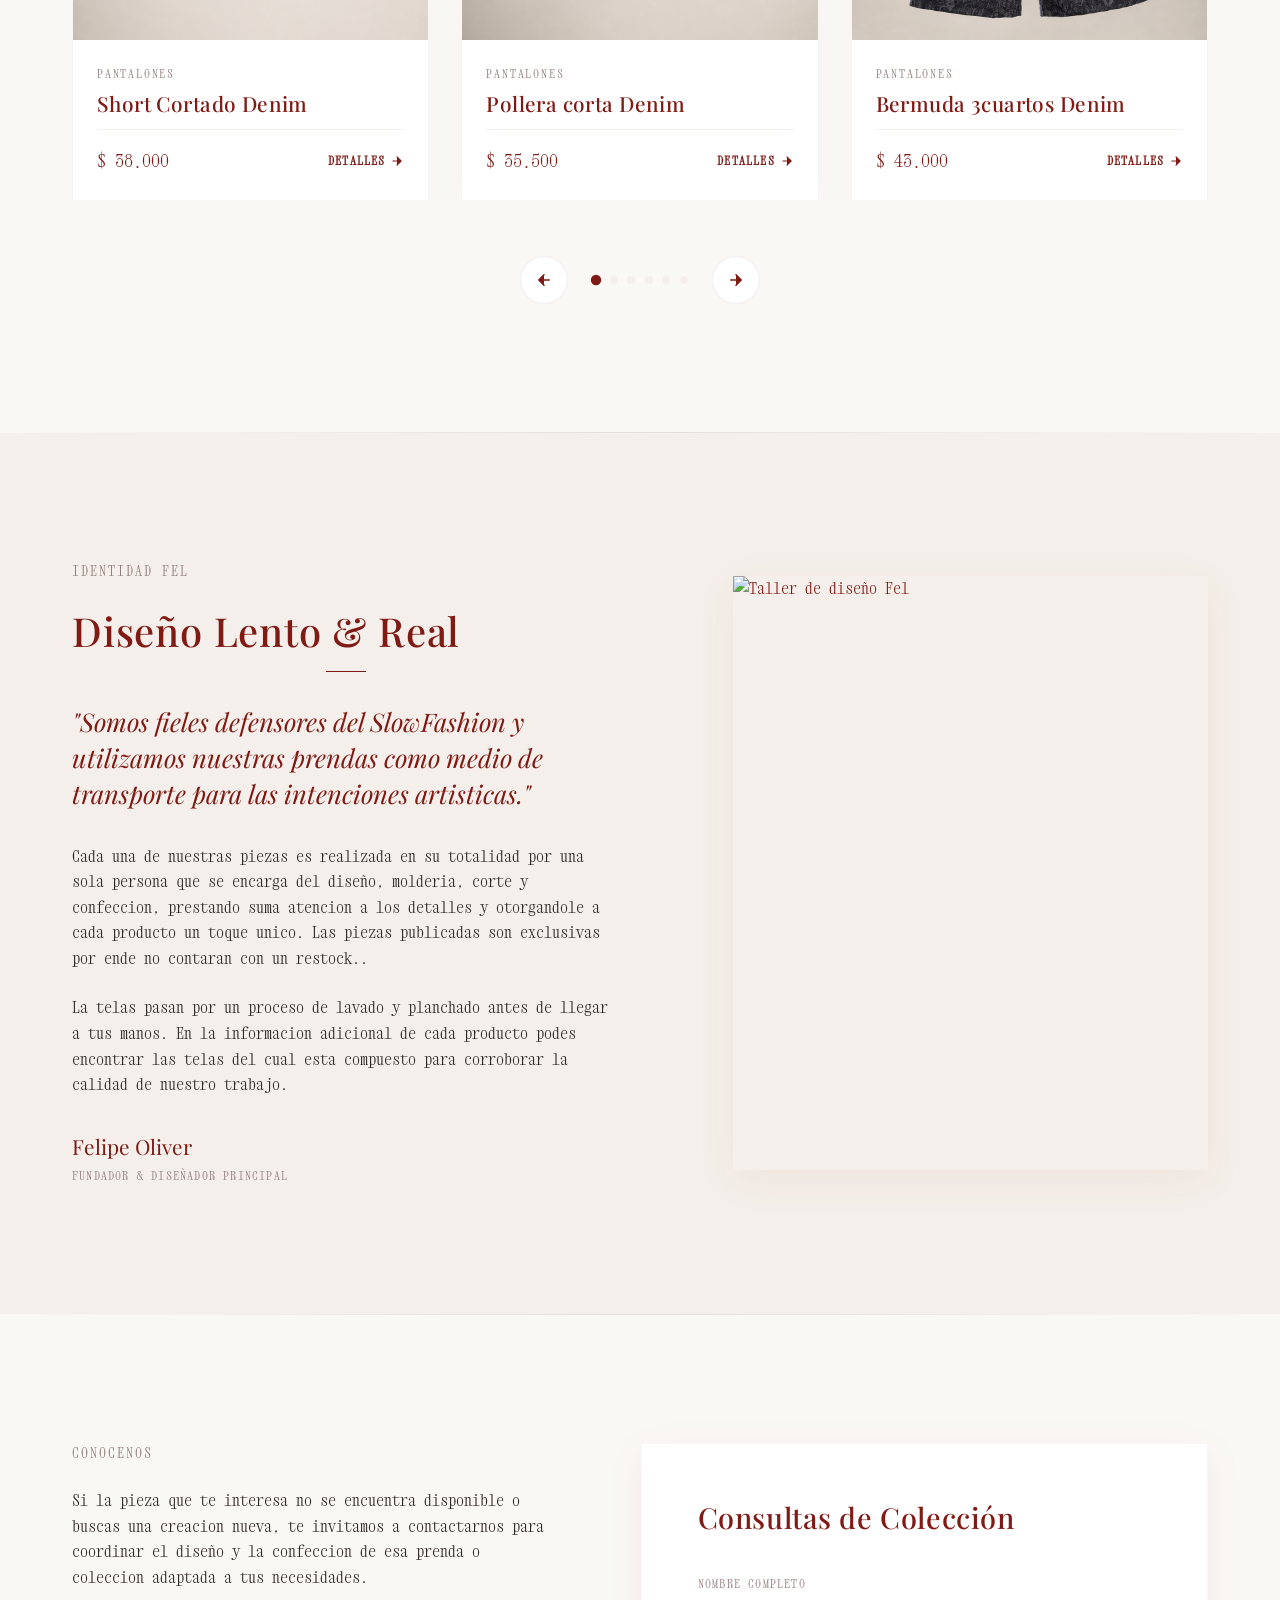
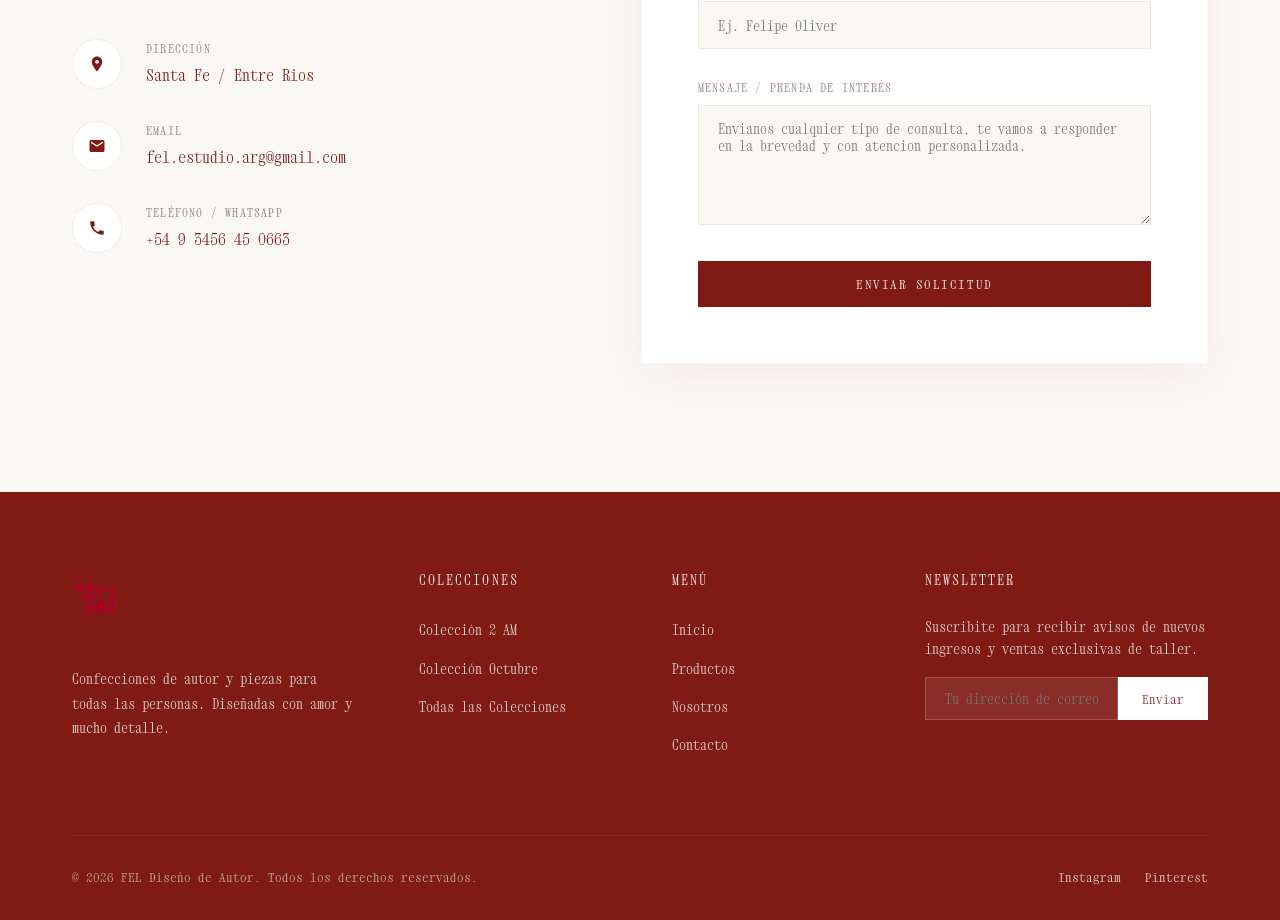
==== commit f7d13990: "2ammm" ====
--- a/index.html
+++ b/index.html
@@ -214,10 +214,9 @@
         <div>
           <h4 class="footer-title">Colecciones</h4>
           <ul class="footer-links">
-            <li><a href="./productos.html?filter=pantalones">Pantalones</a></li>
-            <li><a href="./productos.html?filter=tapados">Abrigos</a></li>
-            <li><a href="./productos.html?filter=remeras">Remeras</a></li>
-            <li><a href="./productos.html?filter=accesorios">Accesorios</a></li>
+            <li><a href="./productos.html?collection=2-am">Colección 2 AM</a></li>
+            <li><a href="./productos.html?collection=octubre">Colección Octubre</a></li>
+            <li><a href="./productos.html">Todas las Colecciones</a></li>
           </ul>
         </div>
 
@@ -283,9 +282,16 @@
             <span class="modal-meta-label">Composición</span>
             <span class="modal-meta-value" id="modal-materials">Materiales</span>
           </div>
-          <div class="modal-meta-item">
+          <div class="modal-meta-item modal-sizes-meta-item">
             <span class="modal-meta-label">Talles</span>
             <div class="modal-sizes-options" id="modal-sizes">Talles</div>
+            <button type="button" class="size-chart-trigger-btn" id="modal-size-chart-btn" style="display: none;">
+              <svg viewBox="0 0 24 24" width="14" height="14" fill="none" stroke="currentColor" stroke-width="2">
+                <path d="M4 19.5A2.5 2.5 0 0 1 6.5 17H20"></path>
+                <path d="M6.5 2H20v20H6.5A2.5 2.5 0 0 1 4 19.5v-15A2.5 2.5 0 0 1 6.5 2z"></path>
+              </svg>
+              Ver tabla de talles
+            </button>
           </div>
           <div class="modal-meta-item">
             <span class="modal-meta-label">Cantidad</span>
@@ -315,6 +321,44 @@
     </div>
   </div>
 
+  <!-- SIZE CHART IMAGE MODAL -->
+  <div id="size-chart-modal" class="modal size-chart-modal">
+    <div class="modal-backdrop"></div>
+    <div class="modal-content size-chart-content">
+      <div class="size-chart-box">
+        <button class="modal-close-btn" id="size-chart-close" aria-label="Cerrar tabla de talles">
+          <svg viewBox="0 0 24 24">
+            <path d="M19 6.41L17.59 5 12 10.59 6.41 5 5 6.41 10.59 12 5 17.59 6.41 19 12 13.41 17.59 19 19 17.59 13.41 12z" />
+          </svg>
+        </button>
+        <img id="size-chart-img" src="" alt="Tabla de Talles">
+      </div>
+    </div>
+  </div>
+
+  <!-- FULL IMAGE LIGHTBOX MODAL -->
+  <div id="image-lightbox-modal" class="modal image-lightbox-modal">
+    <div class="modal-backdrop"></div>
+    <div class="modal-content lightbox-content">
+      <div class="lightbox-box">
+        <button class="modal-close-btn" id="lightbox-close" aria-label="Cerrar imagen">
+          <svg viewBox="0 0 24 24">
+            <path d="M19 6.41L17.59 5 12 10.59 6.41 5 5 6.41 10.59 12 5 17.59 6.41 19 12 13.41 17.59 19 19 17.59 13.41 12z" />
+          </svg>
+        </button>
+        <div class="lightbox-img-wrapper">
+          <button class="lightbox-arrow prev" id="lightbox-prev" aria-label="Imagen anterior">
+            <svg viewBox="0 0 24 24"><path d="M15.41 7.41L14 6l-6 6 6 6 1.41-1.41L10.83 12z" fill="currentColor"/></svg>
+          </button>
+          <img id="lightbox-img" src="" alt="Vista previa de producto">
+          <button class="lightbox-arrow next" id="lightbox-next" aria-label="Siguiente imagen">
+            <svg viewBox="0 0 24 24"><path d="M10 6L8.59 7.41 13.17 12l-4.58 4.59L10 18l6-6z" fill="currentColor"/></svg>
+          </button>
+        </div>
+      </div>
+    </div>
+  </div>
+
   <!-- SHOPPING CART SIDE DRAWER -->
   <div id="cart-drawer" class="cart-drawer">
     <div class="cart-header">
--- a/style.css
+++ b/style.css
@@ -1,2082 +1,2624 @@
-/* IMPORT GOOGLE FONTS */
-@import url('https://fonts.googleapis.com/css2?family=Outfit:wght@300;400;500;600&family=Playfair+Display:ital,wght@0,400;0,500;0,600;1,400&family=Xanh+Mono:ital@0;1&display=swap');
-
-/* RESET & BASE */
-*,
-*::before,
-*::after {
-  box-sizing: border-box;
-  margin: 0;
-  padding: 0;
-}
-
-:root {
-  --color-bg: #FAF8F5;
-  /* Warm linen/cream */
-  --color-primary: #801A15;
-  /* Burgundy brand red */
-  --color-secondary: #2C2523;
-  /* Soft warm charcoal */
-  --color-accent: #801A15;
-  /* Burgundy brand red */
-  --color-accent-hover: #66120E;
-  --color-muted: #8E7B78;
-  /* Muted warm gray */
-  --color-light: #F4EFEA;
-  /* Light sand/beige */
-  --color-white: #FFFFFF;
-  --color-glass: rgba(250, 248, 245, 0.85);
-  --border-glass: rgba(128, 26, 21, 0.08);
-  --shadow-subtle: 0 4px 30px rgba(128, 26, 21, 0.03);
-  --shadow-medium: 0 10px 40px rgba(128, 26, 21, 0.06);
-  --font-serif: 'Playfair Display', Georgia, serif;
-  --font-sans: 'Xanh Mono', monospace;
-  /* Monospace body font */
-  --transition-smooth: all 0.5s cubic-bezier(0.16, 1, 0.3, 1);
-  --transition-fast: all 0.25s cubic-bezier(0.4, 0, 0.2, 1);
-  --max-width: 1200px;
-}
-
-html {
-  scroll-behavior: smooth;
-}
-
-body {
-  font-family: var(--font-sans);
-  background-color: var(--color-bg);
-  color: var(--color-primary);
-  line-height: 1.6;
-  overflow-x: hidden;
-  -webkit-font-smoothing: antialiased;
-}
-
-/* TYPOGRAPHY */
-h1,
-h2,
-h3,
-h4 {
-  font-family: var(--font-serif);
-  font-weight: 500;
-  letter-spacing: 0.02em;
-  line-height: 1.2;
-}
-
-a {
-  color: inherit;
-  text-decoration: none;
-  transition: var(--transition-fast);
-}
-
-button,
-input,
-textarea {
-  font-family: inherit;
-}
-
-.section-title {
-  font-size: 2.5rem;
-  text-align: center;
-  margin-bottom: 1.5rem;
-  position: relative;
-  color: var(--color-primary);
-}
-
-.section-title::after {
-  content: '';
-  display: block;
-  width: 40px;
-  height: 1px;
-  background-color: var(--color-accent);
-  margin: 1rem auto 0 auto;
-}
-
-.section-subtitle {
-  text-align: center;
-  font-family: var(--font-sans);
-  font-weight: 300;
-  text-transform: uppercase;
-  letter-spacing: 0.15em;
-  color: var(--color-muted);
-  font-size: 0.85rem;
-  margin-bottom: 3.5rem;
-}
-
-/* UTILITIES */
-.container {
-  max-width: var(--max-width);
-  margin: 0 auto;
-  padding: 0 2rem;
-}
-
-.btn {
-  display: inline-block;
-  padding: 0.9rem 2.2rem;
-  text-transform: uppercase;
-  letter-spacing: 0.12em;
-  font-size: 0.8rem;
-  font-weight: 500;
-  border: 1px solid var(--color-primary);
-  background: transparent;
-  color: var(--color-primary);
-  cursor: pointer;
-  transition: var(--transition-smooth);
-  position: relative;
-  overflow: hidden;
-  z-index: 1;
-}
-
-.btn::before {
-  content: '';
-  position: absolute;
-  top: 100%;
-  left: 0;
-  width: 100%;
-  height: 100%;
-  background-color: var(--color-primary);
-  transition: var(--transition-smooth);
-  z-index: -1;
-}
-
-.btn:hover {
-  color: var(--color-white);
-}
-
-.btn:hover::before {
-  top: 0;
-}
-
-.btn-primary {
-  background-color: var(--color-primary);
-  color: var(--color-white);
-  border: 1px solid var(--color-primary);
-}
-
-.btn-primary::before {
-  background-color: var(--color-bg);
-}
-
-.btn-primary:hover {
-  color: var(--color-primary);
-}
-
-.btn-accent {
-  background-color: var(--color-accent);
-  border: 1px solid var(--color-accent);
-  color: var(--color-white);
-}
-
-.btn-accent::before {
-  background-color: var(--color-primary);
-}
-
-.btn-accent:hover {
-  border-color: var(--color-primary);
-}
-
-/* NAVBAR */
-.navbar {
-  position: fixed;
-  top: 0;
-  left: 0;
-  width: 100%;
-  z-index: 1000;
-  background-color: #66120E;
-  border-bottom: 1px solid transparent;
-  transition: var(--transition-smooth);
-  padding: 1.5rem 0;
-}
-
-.navbar.scrolled {
-  background-color: var(--color-glass);
-  backdrop-filter: blur(15px);
-  -webkit-backdrop-filter: blur(15px);
-  padding: 0.8rem 0;
-  border-bottom: 1px solid var(--border-glass);
-  box-shadow: var(--shadow-subtle);
-}
-
-.navbar .container {
-  display: flex;
-  align-items: center;
-  justify-content: space-between;
-}
-
-/* Navbar transparent link override rules */
-@media (min-width: 769px) {
-  .navbar:not(.scrolled) .nav-links a {
-    color: var(--color-white);
-    text-shadow: 0 1px 2px rgba(0, 0, 0, 0.12);
-  }
-
-  .navbar:not(.scrolled) .nav-links a::after {
-    background-color: var(--color-white);
-  }
-
-  .navbar:not(.scrolled) .nav-links a.active {
-    color: var(--color-white);
-  }
-}
-
-.navbar:not(.scrolled) .menu-toggle span {
-  background-color: var(--color-white);
-}
-
-.logo {
-  display: flex;
-  align-items: center;
-  transition: var(--transition-smooth);
-}
-
-.logo-img {
-  height: 48px;
-  width: auto;
-  display: block;
-}
-
-.logo-img-footer {
-  height: 52px;
-  width: auto;
-  display: block;
-  margin-bottom: 1.2rem;
-}
-
-.hero-slogan-img {
-  width: 100%;
-  max-width: 750px;
-  height: auto;
-  margin: 0 auto 2.5rem auto;
-  display: block;
-}
-
-.footer-slogan-img {
-  height: 35px;
-  width: auto;
-  margin-bottom: 1.5rem;
-  display: block;
-}
-
-.nav-links {
-  display: flex;
-  list-style: none;
-  gap: 2.5rem;
-}
-
-.nav-links a {
-  font-size: 0.85rem;
-  font-weight: 400;
-  text-transform: uppercase;
-  letter-spacing: 0.12em;
-  position: relative;
-  padding: 0.3rem 0;
-}
-
-.nav-links a::after {
-  content: '';
-  position: absolute;
-  bottom: 0;
-  left: 50%;
-  width: 0;
-  height: 1px;
-  background-color: var(--color-accent);
-  transition: var(--transition-fast);
-}
-
-.nav-links a:hover {
-  color: var(--color-accent);
-}
-
-.nav-links a:hover::after {
-  width: 100%;
-  left: 0;
-}
-
-.nav-links a.active {
-  color: var(--color-accent);
-}
-
-.nav-links a.active::after {
-  width: 100%;
-  left: 0;
-}
-
-/* Mobile Menu Backdrop */
-.nav-backdrop {
-  position: fixed;
-  top: 0;
-  left: 0;
-  width: 100vw;
-  height: 100vh;
-  background-color: rgba(21, 21, 21, 0.4);
-  backdrop-filter: blur(4px);
-  -webkit-backdrop-filter: blur(4px);
-  z-index: 998;
-  opacity: 0;
-  pointer-events: none;
-  transition: var(--transition-smooth);
-}
-
-.nav-backdrop.active {
-  opacity: 1;
-  pointer-events: auto;
-}
-
-/* Mobile Menu Button */
-.menu-toggle {
-  display: none;
-  background: none;
-  border: none;
-  cursor: pointer;
-  flex-direction: column;
-  gap: 6px;
-  z-index: 1001;
-}
-
-.menu-toggle span {
-  display: block;
-  width: 25px;
-  height: 2px;
-  background-color: var(--color-primary);
-  transition: var(--transition-fast);
-}
-
-/* HERO SECTION (INICIO) */
-.hero {
-  position: relative;
-  height: 100vh;
-  min-height: 600px;
-  display: flex;
-  align-items: center;
-  overflow: hidden;
-  background-color: var(--color-light);
-}
-
-.hero-bg-container {
-  position: absolute;
-  top: 0;
-  left: 0;
-  width: 100%;
-  height: 100%;
-  z-index: 1;
-}
-
-.hero-bg {
-  width: 100%;
-  height: 100%;
-  object-fit: cover;
-  object-position: center 20%;
-  filter: brightness(0.95);
-  /* Elegant zoom-in entry animation */
-  animation: zoomBg 12s infinite alternate ease-in-out;
-}
-
-.hero-overlay {
-  position: absolute;
-  top: 0;
-  left: 0;
-  width: 100%;
-  height: 100%;
-  background: linear-gradient(to right, rgba(21, 21, 21, 0.4) 0%, rgba(21, 21, 21, 0.1) 60%, rgba(21, 21, 21, 0.3) 100%);
-  z-index: 2;
-}
-
-.hero .container {
-  position: relative;
-  z-index: 3;
-  width: 100%;
-}
-
-.hero-content {
-  max-width: 850px;
-  margin: 0 auto;
-  text-align: center;
-  display: flex;
-  flex-direction: column;
-  align-items: center;
-  color: var(--color-white);
-  opacity: 0;
-  transform: translateY(30px);
-  animation: fadeInUp 1.2s cubic-bezier(0.16, 1, 0.3, 1) forwards;
-  animation-delay: 0.3s;
-}
-
-.hero-tag {
-  font-size: 0.9rem;
-  text-transform: uppercase;
-  letter-spacing: 0.25em;
-  margin-bottom: 1.5rem;
-  color: var(--color-accent);
-  display: block;
-  font-weight: 500;
-}
-
-.hero-title {
-  font-size: 4.5rem;
-  font-weight: 400;
-  margin-bottom: 2rem;
-  line-height: 1.1;
-}
-
-.hero-desc {
-  font-size: 1.1rem;
-  font-weight: 300;
-  margin-bottom: 2.5rem;
-  opacity: 0.9;
-  letter-spacing: 0.02em;
-  line-height: 1.8;
-}
-
-.hero-actions {
-  display: flex;
-  justify-content: center;
-  gap: 1.5rem;
-}
-
-.hero-actions .btn {
-  border-color: var(--color-white);
-  color: var(--color-white);
-}
-
-.hero-actions .btn::before {
-  background-color: var(--color-white);
-}
-
-.hero-actions .btn:hover {
-  color: var(--color-primary);
-}
-
-.hero-actions .btn-primary {
-  background-color: var(--color-white);
-  color: var(--color-primary);
-  border-color: var(--color-white);
-}
-
-.hero-actions .btn-primary::before {
-  background-color: var(--color-accent);
-}
-
-.hero-actions .btn-primary:hover {
-  color: var(--color-white);
-}
-
-@keyframes zoomBg {
-  from {
-    transform: scale(1);
-  }
-
-  to {
-    transform: scale(1.08);
-  }
-}
-
-@keyframes fadeInUp {
-  to {
-    opacity: 1;
-    transform: translateY(0);
-  }
-}
-
-/* SECTION PADDING */
-.section {
-  padding: 8rem 0;
-}
-
-/* FEATURED CAROUSEL SECTION */
-.featured-products {
-  background-color: var(--color-bg);
-  position: relative;
-  overflow: hidden;
-}
-
-.carousel-container {
-  position: relative;
-  width: 100%;
-  margin-top: 1rem;
-}
-
-.carousel-wrapper {
-  overflow: hidden;
-  position: relative;
-  width: 100%;
-  cursor: grab;
-}
-
-.carousel-wrapper:active {
-  cursor: grabbing;
-}
-
-.carousel-track {
-  display: flex;
-  gap: 2rem;
-  transition: transform 0.6s cubic-bezier(0.16, 1, 0.3, 1);
-  will-change: transform;
-}
-
-.carousel-slide {
-  flex: 0 0 calc((100% - 4rem) / 3);
-  /* 3 cards on desktop */
-  min-width: 280px;
-}
-
-/* PRODUCT CARD */
-.product-card {
-  background: var(--color-white);
-  border: 1px solid rgba(21, 21, 21, 0.04);
-  box-shadow: var(--shadow-subtle);
-  overflow: hidden;
-  transition: var(--transition-smooth);
-  display: flex;
-  flex-direction: column;
-  height: 100%;
-  position: relative;
-}
-
-.product-card:hover {
-  transform: translateY(-8px);
-  box-shadow: var(--shadow-medium);
-  border-color: rgba(21, 21, 21, 0.08);
-}
-
-.product-img-wrapper {
-  position: relative;
-  width: 100%;
-  padding-bottom: 125%;
-  /* 4:5 elegant aspect ratio */
-  overflow: hidden;
-  background-color: var(--color-light);
-}
-
-.product-img {
-  position: absolute;
-  top: 0;
-  left: 0;
-  width: 100%;
-  height: 100%;
-  object-fit: cover;
-  transition: var(--transition-smooth);
-}
-
-.product-card:hover .product-img {
-  transform: scale(1.05);
-}
-
-.product-badge {
-  position: absolute;
-  top: 1rem;
-  right: 1rem;
-  padding: 0.35rem 0.8rem;
-  font-size: 0.7rem;
-  text-transform: uppercase;
-  letter-spacing: 0.1em;
-  font-weight: 500;
-  background: var(--color-glass);
-  backdrop-filter: blur(8px);
-  -webkit-backdrop-filter: blur(8px);
-  border: 1px solid var(--border-glass);
-  z-index: 10;
-}
-
-.product-badge.instock {
-  color: #2e7d32;
-  border-color: rgba(46, 125, 50, 0.2);
-}
-
-.product-badge.lowstock {
-  color: #d84315;
-  border-color: rgba(216, 67, 21, 0.2);
-}
-
-.product-badge.outofstock,
-.product-badge.ofstock,
-.product-badge.outstock {
-  color: #c62828;
-  border-color: rgba(198, 40, 40, 0.2);
-  background: rgba(255, 255, 255, 0.9);
-}
-
-.product-info {
-  padding: 1.5rem;
-  display: flex;
-  flex-direction: column;
-  flex-grow: 1;
-}
-
-.product-category {
-  font-size: 0.75rem;
-  text-transform: uppercase;
-  letter-spacing: 0.15em;
-  color: var(--color-muted);
-  margin-bottom: 0.5rem;
-}
-
-.product-title {
-  font-size: 1.3rem;
-  margin-bottom: 0.8rem;
-  color: var(--color-primary);
-  font-family: var(--font-serif);
-}
-
-.product-price-row {
-  display: flex;
-  justify-content: space-between;
-  align-items: center;
-  margin-top: auto;
-  padding-top: 1rem;
-  border-top: 1px solid var(--color-light);
-}
-
-.product-price {
-  font-size: 1.15rem;
-  font-weight: 500;
-  color: var(--color-primary);
-  font-family: var(--font-sans);
-}
-
-.product-view-btn {
-  font-size: 0.75rem;
-  text-transform: uppercase;
-  letter-spacing: 0.1em;
-  font-weight: 600;
-  color: var(--color-accent);
-  border: none;
-  background: none;
-  cursor: pointer;
-  transition: var(--transition-fast);
-  display: flex;
-  align-items: center;
-  gap: 0.3rem;
-}
-
-.product-view-btn:hover {
-  color: var(--color-primary);
-}
-
-.product-view-btn svg {
-  width: 14px;
-  height: 14px;
-  fill: currentColor;
-  transition: transform var(--transition-fast);
-}
-
-.product-view-btn:hover svg {
-  transform: translateX(4px);
-}
-
-/* CAROUSEL NAV CONTROLS */
-.carousel-controls {
-  display: flex;
-  justify-content: center;
-  gap: 1.5rem;
-  margin-top: 3.5rem;
-  align-items: center;
-}
-
-.carousel-btn {
-  width: 48px;
-  height: 48px;
-  border: 1px solid var(--border-glass);
-  border-radius: 50%;
-  background: var(--color-white);
-  color: var(--color-primary);
-  cursor: pointer;
-  display: flex;
-  align-items: center;
-  justify-content: center;
-  transition: var(--transition-smooth);
-}
-
-.carousel-btn:hover {
-  background-color: var(--color-primary);
-  color: var(--color-white);
-  border-color: var(--color-primary);
-}
-
-.carousel-btn svg {
-  width: 18px;
-  height: 18px;
-  fill: currentColor;
-}
-
-.carousel-dots {
-  display: flex;
-  gap: 0.6rem;
-}
-
-.carousel-dot {
-  width: 8px;
-  height: 8px;
-  border-radius: 50%;
-  background-color: var(--color-light);
-  border: none;
-  cursor: pointer;
-  transition: var(--transition-smooth);
-}
-
-.carousel-dot.active {
-  background-color: var(--color-accent);
-  transform: scale(1.3);
-}
-
-/* PRODUCTS PAGE (`pageProductos`) */
-.products-header {
-  padding-top: 10rem;
-  padding-bottom: 4rem;
-  background-color: var(--color-light);
-  text-align: center;
-}
-
-.products-filter-section {
-  display: flex;
-  justify-content: space-between;
-  align-items: center;
-  flex-wrap: wrap;
-  gap: 1.5rem;
-  margin-bottom: 3.5rem;
-  padding-bottom: 1.5rem;
-  border-bottom: 1px solid var(--border-glass);
-}
-
-.filter-group {
-  position: relative;
-  display: flex;
-}
-
-.filter-dropdown-toggle {
-  display: none;
-  align-items: center;
-  justify-content: space-between;
-  width: 100%;
-  padding: 0.8rem 1.2rem;
-  font-size: 0.85rem;
-  text-transform: uppercase;
-  letter-spacing: 0.1em;
-  background: var(--color-white);
-  border: 1px solid var(--border-glass);
-  color: var(--color-primary);
-  cursor: pointer;
-  font-weight: 500;
-  transition: var(--transition-fast);
-}
-
-.filter-dropdown-toggle svg {
-  width: 16px;
-  height: 16px;
-  transition: transform var(--transition-fast);
-}
-
-.filter-dropdown-toggle.open svg {
-  transform: rotate(180deg);
-}
-
-.filter-options {
-  display: flex;
-  gap: 1rem;
-}
-
-.filter-btn {
-  padding: 0.5rem 1.2rem;
-  font-size: 0.8rem;
-  text-transform: uppercase;
-  letter-spacing: 0.1em;
-  background: transparent;
-  border: 1px solid transparent;
-  color: var(--color-muted);
-  cursor: pointer;
-  transition: var(--transition-fast);
-}
-
-.filter-btn:hover {
-  color: var(--color-primary);
-}
-
-.filter-btn.active {
-  border-color: var(--color-primary);
-  color: var(--color-primary);
-  font-weight: 500;
-}
-
-.search-box {
-  position: relative;
-  width: 250px;
-}
-
-.search-box input {
-  width: 100%;
-  padding: 0.6rem 1rem 0.6rem 2.2rem;
-  font-size: 0.85rem;
-  background: var(--color-white);
-  border: 1px solid var(--border-glass);
-  border-radius: 0;
-  outline: none;
-  transition: var(--transition-fast);
-}
-
-.search-box input:focus {
-  border-color: var(--color-accent);
-  box-shadow: var(--shadow-subtle);
-}
-
-.search-box svg {
-  position: absolute;
-  left: 0.8rem;
-  top: 50%;
-  transform: translateY(-50%);
-  width: 14px;
-  height: 14px;
-  fill: var(--color-muted);
-  pointer-events: none;
-}
-
-.products-grid {
-  display: grid;
-  grid-template-columns: repeat(3, 1fr);
-  gap: 2.5rem 2rem;
-}
-
-.no-results {
-  grid-column: 1 / -1;
-  text-align: center;
-  padding: 5rem 0;
-  color: var(--color-muted);
-  font-size: 1.1rem;
-}
-
-/* ABOUT US SECTION */
-.about-section {
-  background-color: var(--color-light);
-}
-
-.about-grid {
-  display: grid;
-  grid-template-columns: 1.1fr 0.9fr;
-  gap: 5rem;
-  align-items: center;
-}
-
-.about-content {
-  padding-right: 2rem;
-}
-
-.about-quote {
-  font-family: var(--font-serif);
-  font-size: 1.6rem;
-  line-height: 1.4;
-  margin-bottom: 2rem;
-  font-style: italic;
-  color: var(--color-accent);
-}
-
-.about-text {
-  font-size: 1rem;
-  color: var(--color-secondary);
-  margin-bottom: 1.5rem;
-  font-weight: 300;
-}
-
-.about-signature {
-  font-family: var(--font-serif);
-  font-size: 1.3rem;
-  margin-top: 2rem;
-  color: var(--color-primary);
-}
-
-.about-signature span {
-  font-size: 0.75rem;
-  font-family: var(--font-sans);
-  text-transform: uppercase;
-  color: var(--color-muted);
-  display: block;
-  letter-spacing: 0.1em;
-  margin-top: 0.2rem;
-}
-
-.about-img-container {
-  position: relative;
-  padding-bottom: 125%;
-  overflow: hidden;
-  box-shadow: var(--shadow-medium);
-}
-
-.about-img {
-  position: absolute;
-  top: 0;
-  left: 0;
-  width: 100%;
-  height: 100%;
-  object-fit: cover;
-}
-
-/* CONTACT SECTION */
-.contact-section {
-  background-color: var(--color-bg);
-}
-
-.contact-grid {
-  display: grid;
-  grid-template-columns: 1fr 1.2fr;
-  gap: 6rem;
-}
-
-.contact-info-panel h3 {
-  font-size: 1.8rem;
-  margin-bottom: 1.5rem;
-  color: var(--color-primary);
-}
-
-.contact-info-panel p {
-  color: var(--color-secondary);
-  font-weight: 300;
-  margin-bottom: 3rem;
-}
-
-.contact-details {
-  list-style: none;
-}
-
-.contact-item {
-  display: flex;
-  margin-bottom: 2rem;
-  gap: 1.5rem;
-}
-
-.contact-icon-box {
-  width: 50px;
-  height: 50px;
-  border-radius: 50%;
-  border: 1px solid var(--border-glass);
-  display: flex;
-  align-items: center;
-  justify-content: center;
-  color: var(--color-accent);
-  background: var(--color-white);
-  flex-shrink: 0;
-}
-
-.contact-icon-box svg {
-  width: 18px;
-  height: 18px;
-  fill: currentColor;
-}
-
-.contact-label {
-  font-size: 0.75rem;
-  text-transform: uppercase;
-  letter-spacing: 0.1em;
-  color: var(--color-muted);
-  margin-bottom: 0.3rem;
-}
-
-.contact-value {
-  font-size: 1rem;
-  color: var(--color-primary);
-  font-weight: 400;
-}
-
-.contact-form-panel {
-  background-color: var(--color-white);
-  padding: 3.5rem;
-  box-shadow: var(--shadow-medium);
-  border: 1px solid rgba(21, 21, 21, 0.03);
-}
-
-.form-title {
-  font-size: 1.8rem;
-  margin-bottom: 2.5rem;
-  text-align: left;
-}
-
-.form-group {
-  margin-bottom: 1.8rem;
-  position: relative;
-}
-
-.form-label {
-  display: block;
-  font-size: 0.75rem;
-  text-transform: uppercase;
-  letter-spacing: 0.1em;
-  color: var(--color-muted);
-  margin-bottom: 0.5rem;
-  font-weight: 500;
-}
-
-.form-control {
-  width: 100%;
-  background: var(--color-bg);
-  border: 1px solid var(--border-glass);
-  padding: 0.9rem 1.2rem;
-  font-size: 0.9rem;
-  color: var(--color-primary);
-  transition: var(--transition-fast);
-  border-radius: 0;
-}
-
-.form-control:focus {
-  border-color: var(--color-accent);
-  outline: none;
-  background: var(--color-white);
-}
-
-textarea.form-control {
-  resize: vertical;
-  min-height: 120px;
-}
-
-/* GENERIC FOOTER */
-.footer {
-  background-color: var(--color-primary);
-  color: var(--color-white);
-  padding: 5rem 0 2rem 0;
-  font-weight: 300;
-}
-
-.footer-grid {
-  display: grid;
-  grid-template-columns: 1.5fr 1fr 1fr 1.5fr;
-  gap: 4rem;
-  padding-bottom: 4rem;
-  border-bottom: 1px solid rgba(255, 255, 255, 0.08);
-}
-
-.footer-brand .logo {
-  color: var(--color-white);
-  margin-bottom: 1.5rem;
-}
-
-.footer-brand p {
-  color: #E2DCD5;
-  font-size: 0.9rem;
-  line-height: 1.7;
-}
-
-.footer-title {
-  font-family: var(--font-sans);
-  font-size: 0.85rem;
-  text-transform: uppercase;
-  letter-spacing: 0.15em;
-  font-weight: 500;
-  margin-bottom: 1.8rem;
-  color: var(--color-bg);
-}
-
-.footer-links {
-  list-style: none;
-}
-
-.footer-links li {
-  margin-bottom: 0.8rem;
-}
-
-.footer-links a {
-  color: #E2DCD5;
-  font-size: 0.9rem;
-}
-
-.footer-links a:hover {
-  color: var(--color-white);
-  padding-left: 5px;
-}
-
-.newsletter-form {
-  display: flex;
-  margin-top: 1rem;
-}
-
-.newsletter-input {
-  flex-grow: 1;
-  background: rgba(255, 255, 255, 0.08);
-  border: 1px solid rgba(255, 255, 255, 0.2);
-  padding: 0.8rem 1.2rem;
-  font-size: 0.85rem;
-  color: var(--color-white);
-  border-radius: 0;
-  outline: none;
-}
-
-.newsletter-input:focus {
-  border-color: var(--color-bg);
-  background: rgba(255, 255, 255, 0.12);
-}
-
-.newsletter-btn {
-  background-color: var(--color-white);
-  color: var(--color-primary);
-  border: none;
-  padding: 0 1.5rem;
-  cursor: pointer;
-  transition: var(--transition-fast);
-}
-
-.newsletter-btn:hover {
-  background-color: var(--color-light);
-  color: var(--color-primary);
-}
-
-.footer-bottom {
-  display: flex;
-  justify-content: space-between;
-  align-items: center;
-  padding-top: 2rem;
-  font-size: 0.8rem;
-  color: #C0B5A7;
-  flex-wrap: wrap;
-  gap: 1rem;
-}
-
-.footer-socials {
-  display: flex;
-  gap: 1.5rem;
-}
-
-.footer-socials a {
-  color: #E2DCD5;
-}
-
-.footer-socials a:hover {
-  color: var(--color-white);
-}
-
-/* PRODUCT DETAIL MODAL */
-.modal {
-  position: fixed;
-  top: 0;
-  left: 0;
-  width: 100%;
-  height: 100%;
-  z-index: 2000;
-  display: flex;
-  align-items: center;
-  justify-content: center;
-  opacity: 0;
-  pointer-events: none;
-  transition: var(--transition-smooth);
-}
-
-.modal.active {
-  opacity: 1;
-  pointer-events: auto;
-}
-
-.modal-backdrop {
-  position: absolute;
-  top: 0;
-  left: 0;
-  width: 100%;
-  height: 100%;
-  background-color: rgba(21, 21, 21, 0.6);
-  backdrop-filter: blur(10px);
-  -webkit-backdrop-filter: blur(10px);
-}
-
-.modal-content {
-  position: relative;
-  background-color: var(--color-bg);
-  width: 90%;
-  max-width: 900px;
-  max-height: 90vh;
-  overflow-y: auto;
-  z-index: 2001;
-  box-shadow: 0 20px 60px rgba(0, 0, 0, 0.3);
-  display: grid;
-  grid-template-columns: 1fr 1.1fr;
-  transform: translateY(30px) scale(0.95);
-  transition: var(--transition-smooth);
-  border: 1px solid var(--border-glass);
-}
-
-.modal.active .modal-content {
-  transform: translateY(0) scale(1);
-}
-
-.modal-close-btn {
-  position: absolute;
-  top: 1.5rem;
-  right: 1.5rem;
-  width: 40px;
-  height: 40px;
-  border-radius: 50%;
-  background: var(--color-white);
-  border: 1px solid var(--border-glass);
-  cursor: pointer;
-  display: flex;
-  align-items: center;
-  justify-content: center;
-  z-index: 10;
-  transition: var(--transition-fast);
-  color: var(--color-primary);
-}
-
-.modal-close-btn:hover {
-  background: var(--color-primary);
-  color: var(--color-white);
-  border-color: var(--color-primary);
-}
-
-.modal-close-btn svg {
-  width: 16px;
-  height: 16px;
-  fill: currentColor;
-}
-
-.modal-gallery {
-  position: relative;
-  background-color: var(--color-bg);
-  display: flex;
-  align-items: center;
-  justify-content: center;
-  height: 100%;
-}
-
-.modal-gallery img {
-  width: 100%;
-  height: 100%;
-  object-fit: contain;
-}
-
-
-.modal-gallery-arrow {
-  position: absolute;
-  top: 50%;
-  transform: translateY(-50%);
-  background: rgba(255, 255, 255, 0.7);
-  border: 1px solid var(--border-glass);
-  width: 36px;
-  height: 36px;
-  border-radius: 50%;
-  cursor: pointer;
-  display: flex;
-  align-items: center;
-  justify-content: center;
-  color: var(--color-primary);
-  transition: var(--transition-fast);
-  z-index: 6;
-  backdrop-filter: blur(4px);
-}
-
-.modal-gallery-arrow:hover {
-  background: var(--color-white);
-  color: var(--color-accent);
-  box-shadow: 0 4px 12px rgba(0, 0, 0, 0.08);
-}
-
-.modal-gallery-arrow.prev {
-  left: 1rem;
-}
-
-.modal-gallery-arrow.next {
-  right: 1rem;
-}
-
-.modal-gallery-arrow svg {
-  width: 20px;
-  height: 20px;
-}
-
-.modal-details {
-  padding: 3.5rem;
-  display: flex;
-  flex-direction: column;
-}
-
-.modal-category {
-  font-size: 0.8rem;
-  text-transform: uppercase;
-  letter-spacing: 0.15em;
-  color: var(--color-muted);
-  margin-bottom: 0.5rem;
-  font-weight: 500;
-}
-
-.modal-title {
-  font-size: 2.2rem;
-  margin-bottom: 1rem;
-  color: var(--color-primary);
-}
-
-.modal-price {
-  font-size: 1.5rem;
-  font-weight: 500;
-  color: var(--color-accent);
-  margin-bottom: 1.5rem;
-}
-
-.modal-divider {
-  width: 100%;
-  height: 1px;
-  background-color: var(--border-glass);
-  margin: 1.5rem 0;
-}
-
-.modal-desc {
-  font-size: 0.95rem;
-  color: var(--color-secondary);
-  line-height: 1.8;
-  font-weight: 300;
-  margin-bottom: 1.5rem;
-}
-
-.modal-meta {
-  font-size: 0.85rem;
-  margin-bottom: 2rem;
-}
-
-.modal-meta-item {
-  display: flex;
-  margin-bottom: 0.6rem;
-  align-items: center;
-}
-
-.modal-meta-label {
-  width: 120px;
-  font-weight: 500;
-  text-transform: uppercase;
-  font-size: 0.75rem;
-  letter-spacing: 0.05em;
-  color: var(--color-muted);
-}
-
-.modal-meta-value {
-  color: var(--color-primary);
-}
-
-.modal-meta-value.instock {
-  color: #2e7d32;
-  font-weight: 600;
-}
-
-.modal-meta-value.lowstock {
-  color: #d84315;
-  font-weight: 600;
-}
-
-.modal-meta-value.outofstock,
-.modal-meta-value.ofstock,
-.modal-meta-value.outstock {
-  color: #c62828;
-  font-weight: 600;
-}
-
-/* RESPONSIVE LAYOUTS */
-@media (max-width: 1024px) {
-  .products-grid {
-    grid-template-columns: repeat(2, 1fr);
-    gap: 1.5rem;
-  }
-
-  .carousel-slide {
-    flex: 0 0 calc((100% - 2rem) / 2);
-  }
-
-  .about-grid {
-    grid-template-columns: 1fr;
-    gap: 3rem;
-  }
-
-  .about-content {
-    padding-right: 0;
-  }
-
-  .contact-grid {
-    grid-template-columns: 1fr;
-    gap: 3rem;
-  }
-}
-
-@media (max-width: 768px) {
-  .hero-title {
-    font-size: clamp(2rem, 7vw, 3rem);
-  }
-
-  .hero-slogan-img {
-    max-width: clamp(280px, 85vw, 550px);
-    margin-bottom: 2rem;
-  }
-
-  .section {
-    padding: 4rem 0;
-  }
-
-  .menu-toggle {
-    display: flex;
-  }
-
-  .nav-links {
-    position: fixed;
-    top: 0;
-    right: -100%;
-    width: 80%;
-    max-width: 300px;
-    height: 100vh;
-    background-color: var(--color-bg);
-    flex-direction: column;
-    padding: 7rem 2.5rem;
-    gap: 2rem;
-    box-shadow: -10px 0 30px rgba(0, 0, 0, 0.05);
-    transition: var(--transition-smooth);
-    z-index: 999;
-  }
-
-  .nav-links.active {
-    right: 0;
-  }
-
-  .navbar.scrolled .nav-links {
-    background-color: var(--color-bg);
-  }
-
-  .carousel-slide {
-    flex: 0 0 100%;
-  }
-
-  .products-filter-section {
-    flex-direction: column;
-    align-items: stretch;
-    gap: 1.2rem;
-  }
-
-  .filter-group {
-    flex-direction: column;
-    align-items: stretch;
-    position: relative;
-  }
-
-  .filter-dropdown-toggle {
-    display: flex;
-  }
-
-  .filter-options {
-    display: none;
-    flex-direction: column;
-    position: absolute;
-    top: 100%;
-    left: 0;
-    width: 100%;
-    background-color: var(--color-white);
-    border: 1px solid var(--border-glass);
-    box-shadow: var(--shadow-medium);
-    z-index: 100;
-    gap: 0;
-    margin-top: 4px;
-  }
-
-  .filter-options.open {
-    display: flex;
-  }
-
-  .filter-options .filter-btn {
-    width: 100%;
-    text-align: left;
-    padding: 1rem 1.5rem;
-    border-bottom: 1px solid var(--color-light);
-    border-radius: 0;
-    border-left: none;
-    border-right: none;
-    border-top: none;
-  }
-
-  .filter-options .filter-btn:last-child {
-    border-bottom: none;
-  }
-
-  .filter-options .filter-btn.active {
-    background-color: var(--color-light);
-    font-weight: 600;
-  }
-
-  .search-box {
-    width: 100%;
-  }
-
-  .products-grid {
-    grid-template-columns: 1fr;
-    gap: 1.5rem;
-  }
-
-  .footer-grid {
-    grid-template-columns: 1fr;
-    gap: 2rem;
-  }
-
-  .contact-form-panel {
-    padding: 2rem;
-  }
-
-  .modal-content {
-    grid-template-columns: 1fr;
-    width: 90%;
-    max-width: 480px;
-    max-height: 85vh;
-    border-radius: 4px;
-  }
-
-  .modal-gallery {
-    min-height: 350px;
-    height: 350px;
-  }
-
-  .modal-details {
-    padding: 2rem 1.5rem;
-  }
-}
-
-/* Custom horizontal line styling */
-hr {
-  border: 0;
-  height: 1px;
-  background-image: linear-gradient(to right, rgba(0, 0, 0, 0), rgba(0, 0, 0, 0.1), rgba(0, 0, 0, 0));
-}
-
-/* SIZE SELECTOR OPTIONS */
-.modal-sizes-options {
-  display: flex;
-  gap: 0.4rem;
-  flex-wrap: wrap;
-  align-items: center;
-}
-
-.size-btn {
-  background: var(--color-white);
-  border: 1px solid var(--border-glass);
-  color: var(--color-primary);
-  padding: 0.4rem 0.6rem;
-  font-size: 0.8rem;
-  font-weight: 500;
-  cursor: pointer;
-  transition: var(--transition-fast);
-  min-width: 35px;
-  text-align: center;
-  border-radius: 0;
-}
-
-.size-btn:hover {
-  border-color: var(--color-accent);
-  background: var(--color-light);
-}
-
-.size-btn.active {
-  background: var(--color-primary);
-  color: var(--color-white);
-  border-color: var(--color-primary);
-}
-
-/* ----------------------------------------
-   NAVBAR CART BUTTON & BADGE
-   ---------------------------------------- */
-.nav-actions {
-  display: flex;
-  align-items: center;
-  gap: 1.2rem;
-}
-
-.cart-icon-btn {
-  background: transparent;
-  border: none;
-  color: var(--color-white);
-  cursor: pointer;
-  position: relative;
-  display: flex;
-  align-items: center;
-  justify-content: center;
-  padding: 0.4rem;
-  transition: var(--transition-fast);
-}
-
-.navbar.scrolled .cart-icon-btn {
-  color: var(--color-primary);
-}
-
-.cart-icon-btn:hover {
-  transform: scale(1.1);
-  color: var(--color-accent);
-}
-
-.cart-badge {
-  position: absolute;
-  top: -4px;
-  right: -6px;
-  background-color: var(--color-primary);
-  color: var(--color-white);
-  font-size: 0.68rem;
-  font-weight: 600;
-  width: 18px;
-  height: 18px;
-  border-radius: 50%;
-  display: flex;
-  align-items: center;
-  justify-content: center;
-  opacity: 0;
-  transform: scale(0.5);
-  transition: var(--transition-fast);
-  box-shadow: 0 2px 5px rgba(0, 0, 0, 0.2);
-}
-
-.navbar.scrolled .cart-badge {
-  background-color: var(--color-accent);
-}
-
-.cart-badge.visible {
-  opacity: 1;
-  transform: scale(1);
-}
-
-/* ----------------------------------------
-   SHOPPING CART SIDE DRAWER
-   ---------------------------------------- */
-.cart-backdrop {
-  position: fixed;
-  top: 0;
-  left: 0;
-  width: 100vw;
-  height: 100vh;
-  background-color: rgba(21, 21, 21, 0.5);
-  backdrop-filter: blur(5px);
-  -webkit-backdrop-filter: blur(5px);
-  z-index: 1999;
-  opacity: 0;
-  pointer-events: none;
-  transition: var(--transition-smooth);
-}
-
-.cart-backdrop.active {
-  opacity: 1;
-  pointer-events: auto;
-}
-
-.cart-drawer {
-  position: fixed;
-  top: 0;
-  right: -450px;
-  width: 100%;
-  max-width: 420px;
-  height: 100vh;
-  background-color: var(--color-bg);
-  box-shadow: -10px 0 40px rgba(0, 0, 0, 0.15);
-  z-index: 2000;
-  display: flex;
-  flex-direction: column;
-  transition: transform 0.5s cubic-bezier(0.16, 1, 0.3, 1);
-  border-left: 1px solid var(--border-glass);
-}
-
-.cart-drawer.active {
-  transform: translateX(-450px);
-}
-
-@media (max-width: 480px) {
-  .cart-drawer {
-    right: -100vw;
-    max-width: 100vw;
-  }
-  .cart-drawer.active {
-    transform: translateX(-100vw);
-  }
-}
-
-.cart-header {
-  padding: 1.8rem 2rem;
-  display: flex;
-  align-items: center;
-  justify-content: space-between;
-  border-bottom: 1px solid var(--border-glass);
-  background: var(--color-white);
-}
-
-.cart-header-title h3 {
-  font-size: 1.4rem;
-  color: var(--color-primary);
-  margin-bottom: 0.2rem;
-}
-
-.cart-item-count {
-  font-size: 0.75rem;
-  color: var(--color-muted);
-  text-transform: uppercase;
-  letter-spacing: 0.08em;
-}
-
-.cart-close-btn {
-  background: transparent;
-  border: none;
-  color: var(--color-primary);
-  cursor: pointer;
-  width: 32px;
-  height: 32px;
-  display: flex;
-  align-items: center;
-  justify-content: center;
-  border-radius: 50%;
-  transition: var(--transition-fast);
-}
-
-.cart-close-btn:hover {
-  background-color: var(--color-light);
-}
-
-.cart-close-btn svg {
-  width: 18px;
-  height: 18px;
-  fill: currentColor;
-}
-
-.cart-body {
-  flex-grow: 1;
-  overflow-y: auto;
-  padding: 1.5rem 2rem;
-  display: flex;
-  flex-direction: column;
-  gap: 1.2rem;
-}
-
-.cart-empty-state {
-  display: flex;
-  flex-direction: column;
-  align-items: center;
-  justify-content: center;
-  height: 100%;
-  text-align: center;
-  padding: 3rem 1rem;
-  color: var(--color-muted);
-}
-
-.cart-empty-state svg {
-  margin-bottom: 1.5rem;
-  color: var(--color-muted);
-  opacity: 0.6;
-}
-
-.empty-title {
-  font-family: var(--font-serif);
-  font-size: 1.5rem;
-  color: var(--color-primary);
-  margin-bottom: 0.5rem;
-}
-
-.empty-subtitle {
-  font-size: 0.85rem;
-  line-height: 1.5;
-  margin-bottom: 2rem;
-  max-width: 260px;
-}
-
-/* CART ITEM */
-.cart-item {
-  display: flex;
-  gap: 1rem;
-  align-items: center;
-  padding-bottom: 1.2rem;
-  border-bottom: 1px solid var(--border-glass);
-  position: relative;
-}
-
-.cart-item-img {
-  width: 75px;
-  height: 95px;
-  object-fit: cover;
-  background-color: var(--color-light);
-  border: 1px solid var(--border-glass);
-}
-
-.cart-item-info {
-  flex-grow: 1;
-  display: flex;
-  flex-direction: column;
-}
-
-.cart-item-cat {
-  font-size: 0.68rem;
-  text-transform: uppercase;
-  letter-spacing: 0.1em;
-  color: var(--color-muted);
-}
-
-.cart-item-title {
-  font-size: 0.95rem;
-  font-weight: 500;
-  color: var(--color-primary);
-  margin: 0.2rem 0;
-  line-height: 1.3;
-}
-
-.cart-item-size {
-  font-size: 0.8rem;
-  color: var(--color-secondary);
-  margin-bottom: 0.5rem;
-}
-
-.cart-item-price-row {
-  display: flex;
-  align-items: center;
-  justify-content: space-between;
-  margin-top: 0.3rem;
-}
-
-.cart-item-price {
-  font-size: 0.95rem;
-  font-weight: 600;
-  color: var(--color-accent);
-}
-
-.cart-item-remove {
-  background: transparent;
-  border: none;
-  color: var(--color-muted);
-  cursor: pointer;
-  padding: 0.4rem;
-  transition: var(--transition-fast);
-  align-self: flex-start;
-}
-
-.cart-item-remove:hover {
-  color: var(--color-primary);
-}
-
-/* QUANTITY SELECTOR */
-.qty-selector {
-  display: inline-flex;
-  align-items: center;
-  border: 1px solid var(--border-glass);
-  background: var(--color-white);
-}
-
-.qty-btn {
-  background: transparent;
-  border: none;
-  width: 30px;
-  height: 30px;
-  font-size: 1rem;
-  cursor: pointer;
-  color: var(--color-primary);
-  display: flex;
-  align-items: center;
-  justify-content: center;
-  transition: var(--transition-fast);
-}
-
-.qty-btn:hover {
-  background: var(--color-light);
-}
-
-.qty-val, .qty-selector span {
-  width: 30px;
-  text-align: center;
-  font-size: 0.85rem;
-  font-weight: 600;
-  color: var(--color-primary);
-}
-
-.qty-selector.mini .qty-btn {
-  width: 24px;
-  height: 24px;
-  font-size: 0.85rem;
-}
-
-.qty-selector.mini span {
-  width: 24px;
-  font-size: 0.8rem;
-}
-
-/* CART FOOTER */
-.cart-footer {
-  padding: 1.5rem 2rem;
-  background: var(--color-white);
-  border-top: 1px solid var(--border-glass);
-}
-
-.cart-total-row {
-  display: flex;
-  justify-content: space-between;
-  align-items: center;
-  font-size: 1.1rem;
-  font-weight: 600;
-  color: var(--color-primary);
-  margin-bottom: 0.4rem;
-  font-family: var(--font-serif);
-}
-
-.cart-total-price {
-  color: var(--color-accent);
-  font-size: 1.25rem;
-}
-
-.cart-shipping-note {
-  font-size: 0.8rem;
-  color: var(--color-muted);
-  line-height: 1.45;
-  margin-bottom: 1.2rem;
-  font-weight: 400;
-}
-
-.btn-whatsapp-cart {
-  width: 100%;
-  display: flex;
-  align-items: center;
-  justify-content: center;
-  gap: 0.6rem;
-  text-align: center;
-  padding: 1rem 1.5rem;
-  font-size: 0.82rem;
-  margin-bottom: 0.8rem;
-}
-
-.cart-clear-btn {
-  background: transparent;
-  border: none;
-  width: 100%;
-  text-align: center;
-  font-size: 0.75rem;
-  text-transform: uppercase;
-  letter-spacing: 0.1em;
-  color: var(--color-muted);
-  cursor: pointer;
-  padding: 0.4rem;
-  transition: var(--transition-fast);
-}
-
-.cart-clear-btn:hover {
-  color: var(--color-primary);
-  text-decoration: underline;
-}
-
-/* ----------------------------------------
-   TOAST NOTIFICATIONS
-   ---------------------------------------- */
-.toast-container {
-  position: fixed;
-  bottom: 2rem;
-  right: 2rem;
-  z-index: 3000;
-  display: flex;
-  flex-direction: column;
-  gap: 0.8rem;
-  pointer-events: none;
-}
-
-.toast-notification {
-  background: var(--color-secondary);
-  color: var(--color-white);
-  padding: 0.9rem 1.4rem;
-  border-radius: 4px;
-  box-shadow: 0 10px 30px rgba(0, 0, 0, 0.25);
-  display: flex;
-  align-items: center;
-  justify-content: space-between;
-  gap: 1.5rem;
-  font-size: 0.85rem;
-  transform: translateY(20px);
-  opacity: 0;
-  transition: all 0.4s cubic-bezier(0.16, 1, 0.3, 1);
-  pointer-events: auto;
-  border-left: 4px solid var(--color-accent);
-}
-
-.toast-notification.show {
-  transform: translateY(0);
-  opacity: 1;
-}
-
-.toast-content {
-  display: flex;
-  align-items: center;
-  gap: 0.6rem;
-}
-
-.toast-content svg {
-  color: #4caf50;
-  flex-shrink: 0;
-}
-
-.toast-action {
-  background: transparent;
-  border: 1px solid rgba(255, 255, 255, 0.3);
-  color: var(--color-white);
-  font-size: 0.75rem;
-  text-transform: uppercase;
-  letter-spacing: 0.08em;
-  padding: 0.3rem 0.7rem;
-  cursor: pointer;
-  white-space: nowrap;
-  transition: var(--transition-fast);
-}
-
-.toast-action:hover {
-  background: var(--color-white);
-  color: var(--color-secondary);
-}
-
-/* ----------------------------------------
-   FUNNY POPUP MODAL (8 UNITS TRIGGER)
-   ---------------------------------------- */
-.fun-modal-backdrop {
-  position: fixed;
-  top: 0;
-  left: 0;
-  width: 100vw;
-  height: 100vh;
-  background-color: rgba(21, 21, 21, 0.6);
-  backdrop-filter: blur(8px);
-  -webkit-backdrop-filter: blur(8px);
-  z-index: 4000;
-  display: flex;
-  align-items: center;
-  justify-content: center;
-  opacity: 0;
-  pointer-events: none;
-  transition: opacity 0.3s cubic-bezier(0.16, 1, 0.3, 1);
-}
-
-.fun-modal-backdrop.active {
-  opacity: 1;
-  pointer-events: auto;
-}
-
-.fun-modal-box {
-  background: var(--color-bg);
-  border: 1px solid var(--color-primary);
-  padding: 2.2rem 2rem;
-  max-width: 380px;
-  width: 90%;
-  text-align: center;
-  box-shadow: 0 20px 50px rgba(0, 0, 0, 0.3);
-  position: relative;
-  transform: scale(0.85) translateY(20px);
-  transition: transform 0.3s cubic-bezier(0.16, 1, 0.3, 1);
-  border-radius: 4px;
-}
-
-.fun-modal-backdrop.active .fun-modal-box {
-  transform: scale(1) translateY(0);
-}
-
-.fun-modal-close {
-  position: absolute;
-  top: 0.8rem;
-  right: 1rem;
-  background: transparent;
-  border: none;
-  font-size: 1.5rem;
-  color: var(--color-primary);
-  cursor: pointer;
-  line-height: 1;
-  transition: var(--transition-fast);
-}
-
-.fun-modal-close:hover {
-  color: var(--color-accent);
-}
-
-.fun-modal-icon {
-  font-size: 2.5rem;
-  margin-bottom: 0.8rem;
-}
-
-.fun-modal-text {
-  font-family: var(--font-serif);
-  font-size: 1.25rem;
-  color: var(--color-primary);
-  line-height: 1.4;
-  margin-bottom: 1.5rem;
-}
-
-.fun-modal-btn {
-  padding: 0.7rem 1.6rem;
-  font-size: 0.78rem;
-}+/* IMPORT GOOGLE FONTS */
+@import url('https://fonts.googleapis.com/css2?family=Outfit:wght@300;400;500;600&family=Playfair+Display:ital,wght@0,400;0,500;0,600;1,400&family=Xanh+Mono:ital@0;1&display=swap');
+
+/* RESET & BASE */
+*,
+*::before,
+*::after {
+  box-sizing: border-box;
+  margin: 0;
+  padding: 0;
+}
+
+:root {
+  --color-bg: #FAF8F5;
+  /* Warm linen/cream */
+  --color-primary: #801A15;
+  /* Burgundy brand red */
+  --color-secondary: #2C2523;
+  /* Soft warm charcoal */
+  --color-accent: #801A15;
+  /* Burgundy brand red */
+  --color-accent-hover: #66120E;
+  --color-muted: #8E7B78;
+  /* Muted warm gray */
+  --color-light: #F4EFEA;
+  /* Light sand/beige */
+  --color-white: #FFFFFF;
+  --color-glass: rgba(250, 248, 245, 0.85);
+  --border-glass: rgba(128, 26, 21, 0.08);
+  --shadow-subtle: 0 4px 30px rgba(128, 26, 21, 0.03);
+  --shadow-medium: 0 10px 40px rgba(128, 26, 21, 0.06);
+  --font-serif: 'Playfair Display', Georgia, serif;
+  --font-sans: 'Xanh Mono', monospace;
+  /* Monospace body font */
+  --transition-smooth: all 0.5s cubic-bezier(0.16, 1, 0.3, 1);
+  --transition-fast: all 0.25s cubic-bezier(0.4, 0, 0.2, 1);
+  --max-width: 1200px;
+}
+
+html {
+  scroll-behavior: smooth;
+}
+
+body {
+  font-family: var(--font-sans);
+  background-color: var(--color-bg);
+  color: var(--color-primary);
+  line-height: 1.6;
+  overflow-x: hidden;
+  -webkit-font-smoothing: antialiased;
+}
+
+/* TYPOGRAPHY */
+h1,
+h2,
+h3,
+h4 {
+  font-family: var(--font-serif);
+  font-weight: 500;
+  letter-spacing: 0.02em;
+  line-height: 1.2;
+}
+
+a {
+  color: inherit;
+  text-decoration: none;
+  transition: var(--transition-fast);
+}
+
+button,
+input,
+textarea {
+  font-family: inherit;
+}
+
+.section-title {
+  font-size: 2.5rem;
+  text-align: center;
+  margin-bottom: 1.5rem;
+  position: relative;
+  color: var(--color-primary);
+}
+
+.section-title::after {
+  content: '';
+  display: block;
+  width: 40px;
+  height: 1px;
+  background-color: var(--color-accent);
+  margin: 1rem auto 0 auto;
+}
+
+.section-subtitle {
+  text-align: center;
+  font-family: var(--font-sans);
+  font-weight: 300;
+  text-transform: uppercase;
+  letter-spacing: 0.15em;
+  color: var(--color-muted);
+  font-size: 0.85rem;
+  margin-bottom: 3.5rem;
+}
+
+/* UTILITIES */
+.container {
+  max-width: var(--max-width);
+  margin: 0 auto;
+  padding: 0 2rem;
+}
+
+.btn {
+  display: inline-block;
+  padding: 0.9rem 2.2rem;
+  text-transform: uppercase;
+  letter-spacing: 0.12em;
+  font-size: 0.8rem;
+  font-weight: 500;
+  border: 1px solid var(--color-primary);
+  background: transparent;
+  color: var(--color-primary);
+  cursor: pointer;
+  transition: var(--transition-smooth);
+  position: relative;
+  overflow: hidden;
+  z-index: 1;
+}
+
+.btn::before {
+  content: '';
+  position: absolute;
+  top: 100%;
+  left: 0;
+  width: 100%;
+  height: 100%;
+  background-color: var(--color-primary);
+  transition: var(--transition-smooth);
+  z-index: -1;
+}
+
+.btn:hover {
+  color: var(--color-white);
+}
+
+.btn:hover::before {
+  top: 0;
+}
+
+.btn-primary {
+  background-color: var(--color-primary);
+  color: var(--color-white);
+  border: 1px solid var(--color-primary);
+}
+
+.btn-primary::before {
+  background-color: var(--color-bg);
+}
+
+.btn-primary:hover {
+  color: var(--color-primary);
+}
+
+.btn-accent {
+  background-color: var(--color-accent);
+  border: 1px solid var(--color-accent);
+  color: var(--color-white);
+}
+
+.btn-accent::before {
+  background-color: var(--color-primary);
+}
+
+.btn-accent:hover {
+  border-color: var(--color-primary);
+}
+
+/* NAVBAR */
+.navbar {
+  position: fixed;
+  top: 0;
+  left: 0;
+  width: 100%;
+  z-index: 1000;
+  background-color: #66120E;
+  border-bottom: 1px solid transparent;
+  transition: var(--transition-smooth);
+  padding: 1.5rem 0;
+}
+
+.navbar.scrolled {
+  background-color: var(--color-glass);
+  backdrop-filter: blur(15px);
+  -webkit-backdrop-filter: blur(15px);
+  padding: 0.8rem 0;
+  border-bottom: 1px solid var(--border-glass);
+  box-shadow: var(--shadow-subtle);
+}
+
+.navbar .container {
+  display: flex;
+  align-items: center;
+  justify-content: space-between;
+}
+
+/* Navbar transparent link override rules */
+@media (min-width: 769px) {
+  .navbar:not(.scrolled) .nav-links a {
+    color: var(--color-white);
+    text-shadow: 0 1px 2px rgba(0, 0, 0, 0.12);
+  }
+
+  .navbar:not(.scrolled) .nav-links a::after {
+    background-color: var(--color-white);
+  }
+
+  .navbar:not(.scrolled) .nav-links a.active {
+    color: var(--color-white);
+  }
+}
+
+.navbar:not(.scrolled) .menu-toggle span {
+  background-color: var(--color-white);
+}
+
+.logo {
+  display: flex;
+  align-items: center;
+  transition: var(--transition-smooth);
+}
+
+.logo-img {
+  height: 48px;
+  width: auto;
+  display: block;
+}
+
+.logo-img-footer {
+  height: 52px;
+  width: auto;
+  display: block;
+  margin-bottom: 1.2rem;
+}
+
+.hero-slogan-img {
+  width: 100%;
+  max-width: 750px;
+  height: auto;
+  margin: 0 auto 2.5rem auto;
+  display: block;
+}
+
+.footer-slogan-img {
+  height: 35px;
+  width: auto;
+  margin-bottom: 1.5rem;
+  display: block;
+}
+
+.nav-links {
+  display: flex;
+  list-style: none;
+  gap: 2.5rem;
+}
+
+.nav-links a {
+  font-size: 0.85rem;
+  font-weight: 400;
+  text-transform: uppercase;
+  letter-spacing: 0.12em;
+  position: relative;
+  padding: 0.3rem 0;
+}
+
+.nav-links a::after {
+  content: '';
+  position: absolute;
+  bottom: 0;
+  left: 50%;
+  width: 0;
+  height: 1px;
+  background-color: var(--color-accent);
+  transition: var(--transition-fast);
+}
+
+.nav-links a:hover {
+  color: var(--color-accent);
+}
+
+.nav-links a:hover::after {
+  width: 100%;
+  left: 0;
+}
+
+.nav-links a.active {
+  color: var(--color-accent);
+}
+
+.nav-links a.active::after {
+  width: 100%;
+  left: 0;
+}
+
+/* Mobile Menu Backdrop */
+.nav-backdrop {
+  position: fixed;
+  top: 0;
+  left: 0;
+  width: 100vw;
+  height: 100vh;
+  background-color: rgba(21, 21, 21, 0.4);
+  backdrop-filter: blur(4px);
+  -webkit-backdrop-filter: blur(4px);
+  z-index: 998;
+  opacity: 0;
+  pointer-events: none;
+  transition: var(--transition-smooth);
+}
+
+.nav-backdrop.active {
+  opacity: 1;
+  pointer-events: auto;
+}
+
+/* Mobile Menu Button */
+.menu-toggle {
+  display: none;
+  background: none;
+  border: none;
+  cursor: pointer;
+  flex-direction: column;
+  gap: 6px;
+  z-index: 1001;
+}
+
+.menu-toggle span {
+  display: block;
+  width: 25px;
+  height: 2px;
+  background-color: var(--color-primary);
+  transition: var(--transition-fast);
+}
+
+/* HERO SECTION (INICIO) */
+.hero {
+  position: relative;
+  height: 100vh;
+  min-height: 600px;
+  display: flex;
+  align-items: center;
+  overflow: hidden;
+  background-color: var(--color-light);
+}
+
+.hero-bg-container {
+  position: absolute;
+  top: 0;
+  left: 0;
+  width: 100%;
+  height: 100%;
+  z-index: 1;
+}
+
+.hero-bg {
+  width: 100%;
+  height: 100%;
+  object-fit: cover;
+  object-position: center 20%;
+  filter: brightness(0.95);
+  /* Elegant zoom-in entry animation */
+  animation: zoomBg 12s infinite alternate ease-in-out;
+}
+
+.hero-overlay {
+  position: absolute;
+  top: 0;
+  left: 0;
+  width: 100%;
+  height: 100%;
+  background: linear-gradient(to right, rgba(21, 21, 21, 0.4) 0%, rgba(21, 21, 21, 0.1) 60%, rgba(21, 21, 21, 0.3) 100%);
+  z-index: 2;
+}
+
+.hero .container {
+  position: relative;
+  z-index: 3;
+  width: 100%;
+}
+
+.hero-content {
+  max-width: 850px;
+  margin: 0 auto;
+  text-align: center;
+  display: flex;
+  flex-direction: column;
+  align-items: center;
+  color: var(--color-white);
+  opacity: 0;
+  transform: translateY(30px);
+  animation: fadeInUp 1.2s cubic-bezier(0.16, 1, 0.3, 1) forwards;
+  animation-delay: 0.3s;
+}
+
+.hero-tag {
+  font-size: 0.9rem;
+  text-transform: uppercase;
+  letter-spacing: 0.25em;
+  margin-bottom: 1.5rem;
+  color: var(--color-accent);
+  display: block;
+  font-weight: 500;
+}
+
+.hero-title {
+  font-size: 4.5rem;
+  font-weight: 400;
+  margin-bottom: 2rem;
+  line-height: 1.1;
+}
+
+.hero-desc {
+  font-size: 1.1rem;
+  font-weight: 300;
+  margin-bottom: 2.5rem;
+  opacity: 0.9;
+  letter-spacing: 0.02em;
+  line-height: 1.8;
+}
+
+.hero-actions {
+  display: flex;
+  justify-content: center;
+  gap: 1.5rem;
+}
+
+.hero-actions .btn {
+  border-color: var(--color-white);
+  color: var(--color-white);
+}
+
+.hero-actions .btn::before {
+  background-color: var(--color-white);
+}
+
+.hero-actions .btn:hover {
+  color: var(--color-primary);
+}
+
+.hero-actions .btn-primary {
+  background-color: var(--color-white);
+  color: var(--color-primary);
+  border-color: var(--color-white);
+}
+
+.hero-actions .btn-primary::before {
+  background-color: var(--color-accent);
+}
+
+.hero-actions .btn-primary:hover {
+  color: var(--color-white);
+}
+
+@keyframes zoomBg {
+  from {
+    transform: scale(1);
+  }
+
+  to {
+    transform: scale(1.08);
+  }
+}
+
+@keyframes fadeInUp {
+  to {
+    opacity: 1;
+    transform: translateY(0);
+  }
+}
+
+/* SECTION PADDING */
+.section {
+  padding: 8rem 0;
+}
+
+/* FEATURED CAROUSEL SECTION */
+.featured-products {
+  background-color: var(--color-bg);
+  position: relative;
+  overflow: hidden;
+}
+
+.carousel-container {
+  position: relative;
+  width: 100%;
+  margin-top: 1rem;
+}
+
+.carousel-wrapper {
+  overflow: hidden;
+  position: relative;
+  width: 100%;
+  cursor: grab;
+}
+
+.carousel-wrapper:active {
+  cursor: grabbing;
+}
+
+.carousel-track {
+  display: flex;
+  gap: 2rem;
+  transition: transform 0.6s cubic-bezier(0.16, 1, 0.3, 1);
+  will-change: transform;
+}
+
+.carousel-slide {
+  flex: 0 0 calc((100% - 4rem) / 3);
+  /* 3 cards on desktop */
+  min-width: 280px;
+}
+
+/* PRODUCT CARD */
+.product-card {
+  background: var(--color-white);
+  border: 1px solid rgba(21, 21, 21, 0.04);
+  box-shadow: var(--shadow-subtle);
+  overflow: hidden;
+  transition: var(--transition-smooth);
+  display: flex;
+  flex-direction: column;
+  height: 100%;
+  position: relative;
+  cursor: pointer;
+}
+
+.product-card:hover {
+  transform: translateY(-8px);
+  box-shadow: var(--shadow-medium);
+  border-color: rgba(21, 21, 21, 0.08);
+}
+
+.product-img-wrapper {
+  position: relative;
+  width: 100%;
+  padding-bottom: 125%;
+  /* 4:5 elegant aspect ratio */
+  overflow: hidden;
+  background-color: var(--color-light);
+}
+
+.product-img {
+  position: absolute;
+  top: 0;
+  left: 0;
+  width: 100%;
+  height: 100%;
+  object-fit: cover;
+  transition: var(--transition-smooth);
+}
+
+.product-card:hover .product-img {
+  transform: scale(1.05);
+}
+
+.product-badge {
+  position: absolute;
+  top: 1rem;
+  right: 1rem;
+  padding: 0.35rem 0.8rem;
+  font-size: 0.7rem;
+  text-transform: uppercase;
+  letter-spacing: 0.1em;
+  font-weight: 500;
+  background: var(--color-glass);
+  backdrop-filter: blur(8px);
+  -webkit-backdrop-filter: blur(8px);
+  border: 1px solid var(--border-glass);
+  z-index: 10;
+}
+
+.product-badge.instock {
+  color: #2e7d32;
+  border-color: rgba(46, 125, 50, 0.2);
+}
+
+.product-badge.lowstock {
+  color: #d84315;
+  border-color: rgba(216, 67, 21, 0.2);
+}
+
+.product-badge.outofstock,
+.product-badge.ofstock,
+.product-badge.outstock {
+  color: #c62828;
+  border-color: rgba(198, 40, 40, 0.2);
+  background: rgba(255, 255, 255, 0.9);
+}
+
+.product-info {
+  padding: 1.5rem;
+  display: flex;
+  flex-direction: column;
+  flex-grow: 1;
+}
+
+.product-category {
+  font-size: 0.75rem;
+  text-transform: uppercase;
+  letter-spacing: 0.15em;
+  color: var(--color-muted);
+  margin-bottom: 0.5rem;
+}
+
+.product-title {
+  font-size: 1.3rem;
+  margin-bottom: 0.8rem;
+  color: var(--color-primary);
+  font-family: var(--font-serif);
+}
+
+.product-price-row {
+  display: flex;
+  justify-content: space-between;
+  align-items: center;
+  margin-top: auto;
+  padding-top: 1rem;
+  border-top: 1px solid var(--color-light);
+}
+
+.product-price {
+  font-size: 1.15rem;
+  font-weight: 500;
+  color: var(--color-primary);
+  font-family: var(--font-sans);
+}
+
+.product-view-btn {
+  font-size: 0.75rem;
+  text-transform: uppercase;
+  letter-spacing: 0.1em;
+  font-weight: 600;
+  color: var(--color-accent);
+  border: none;
+  background: none;
+  cursor: pointer;
+  transition: var(--transition-fast);
+  display: flex;
+  align-items: center;
+  gap: 0.3rem;
+}
+
+.product-view-btn:hover {
+  color: var(--color-primary);
+}
+
+.product-view-btn svg {
+  width: 14px;
+  height: 14px;
+  fill: currentColor;
+  transition: transform var(--transition-fast);
+}
+
+.product-view-btn:hover svg {
+  transform: translateX(4px);
+}
+
+/* CAROUSEL NAV CONTROLS */
+.carousel-controls {
+  display: flex;
+  justify-content: center;
+  gap: 1.5rem;
+  margin-top: 3.5rem;
+  align-items: center;
+}
+
+.carousel-btn {
+  width: 48px;
+  height: 48px;
+  border: 1px solid var(--border-glass);
+  border-radius: 50%;
+  background: var(--color-white);
+  color: var(--color-primary);
+  cursor: pointer;
+  display: flex;
+  align-items: center;
+  justify-content: center;
+  transition: var(--transition-smooth);
+}
+
+.carousel-btn:hover {
+  background-color: var(--color-primary);
+  color: var(--color-white);
+  border-color: var(--color-primary);
+}
+
+.carousel-btn svg {
+  width: 18px;
+  height: 18px;
+  fill: currentColor;
+}
+
+.carousel-dots {
+  display: flex;
+  gap: 0.6rem;
+}
+
+.carousel-dot {
+  width: 8px;
+  height: 8px;
+  border-radius: 50%;
+  background-color: var(--color-light);
+  border: none;
+  cursor: pointer;
+  transition: var(--transition-smooth);
+}
+
+.carousel-dot.active {
+  background-color: var(--color-accent);
+  transform: scale(1.3);
+}
+
+/* PRODUCTS PAGE (`pageProductos`) */
+.products-header {
+  padding-top: 10rem;
+  padding-bottom: 4rem;
+  background-color: var(--color-light);
+  text-align: center;
+}
+
+.products-filter-section {
+  display: flex;
+  justify-content: space-between;
+  align-items: center;
+  flex-wrap: wrap;
+  gap: 1.5rem;
+  margin-bottom: 3.5rem;
+  padding-bottom: 1.5rem;
+  border-bottom: 1px solid var(--border-glass);
+}
+
+.filter-group {
+  position: relative;
+  display: flex;
+}
+
+.filter-dropdown-toggle {
+  display: none;
+  align-items: center;
+  justify-content: space-between;
+  width: 100%;
+  padding: 0.8rem 1.2rem;
+  font-size: 0.85rem;
+  text-transform: uppercase;
+  letter-spacing: 0.1em;
+  background: var(--color-white);
+  border: 1px solid var(--border-glass);
+  color: var(--color-primary);
+  cursor: pointer;
+  font-weight: 500;
+  transition: var(--transition-fast);
+}
+
+.filter-dropdown-toggle svg {
+  width: 16px;
+  height: 16px;
+  transition: transform var(--transition-fast);
+}
+
+.filter-dropdown-toggle.open svg {
+  transform: rotate(180deg);
+}
+
+.filter-options {
+  display: flex;
+  gap: 1rem;
+}
+
+.filter-btn {
+  padding: 0.5rem 1.2rem;
+  font-size: 0.8rem;
+  text-transform: uppercase;
+  letter-spacing: 0.1em;
+  background: transparent;
+  border: 1px solid transparent;
+  color: var(--color-muted);
+  cursor: pointer;
+  transition: var(--transition-fast);
+}
+
+.filter-btn:hover {
+  color: var(--color-primary);
+}
+
+.filter-btn.active {
+  border-color: var(--color-primary);
+  color: var(--color-primary);
+  font-weight: 500;
+}
+
+.search-box {
+  position: relative;
+  width: 250px;
+}
+
+.search-box input {
+  width: 100%;
+  padding: 0.6rem 1rem 0.6rem 2.2rem;
+  font-size: 0.85rem;
+  background: var(--color-white);
+  border: 1px solid var(--border-glass);
+  border-radius: 0;
+  outline: none;
+  transition: var(--transition-fast);
+}
+
+.search-box input:focus {
+  border-color: var(--color-accent);
+  box-shadow: var(--shadow-subtle);
+}
+
+.search-box svg {
+  position: absolute;
+  left: 0.8rem;
+  top: 50%;
+  transform: translateY(-50%);
+  width: 14px;
+  height: 14px;
+  fill: var(--color-muted);
+  pointer-events: none;
+}
+
+.products-grid {
+  display: grid;
+  grid-template-columns: repeat(3, 1fr);
+  gap: 2.5rem 2rem;
+}
+
+.no-results {
+  grid-column: 1 / -1;
+  text-align: center;
+  padding: 5rem 0;
+  color: var(--color-muted);
+  font-size: 1.1rem;
+}
+
+/* ABOUT US SECTION */
+.about-section {
+  background-color: var(--color-light);
+}
+
+.about-grid {
+  display: grid;
+  grid-template-columns: 1.1fr 0.9fr;
+  gap: 5rem;
+  align-items: center;
+}
+
+.about-content {
+  padding-right: 2rem;
+}
+
+.about-quote {
+  font-family: var(--font-serif);
+  font-size: 1.6rem;
+  line-height: 1.4;
+  margin-bottom: 2rem;
+  font-style: italic;
+  color: var(--color-accent);
+}
+
+.about-text {
+  font-size: 1rem;
+  color: var(--color-secondary);
+  margin-bottom: 1.5rem;
+  font-weight: 300;
+}
+
+.about-signature {
+  font-family: var(--font-serif);
+  font-size: 1.3rem;
+  margin-top: 2rem;
+  color: var(--color-primary);
+}
+
+.about-signature span {
+  font-size: 0.75rem;
+  font-family: var(--font-sans);
+  text-transform: uppercase;
+  color: var(--color-muted);
+  display: block;
+  letter-spacing: 0.1em;
+  margin-top: 0.2rem;
+}
+
+.about-img-container {
+  position: relative;
+  padding-bottom: 125%;
+  overflow: hidden;
+  box-shadow: var(--shadow-medium);
+}
+
+.about-img {
+  position: absolute;
+  top: 0;
+  left: 0;
+  width: 100%;
+  height: 100%;
+  object-fit: cover;
+}
+
+/* CONTACT SECTION */
+.contact-section {
+  background-color: var(--color-bg);
+}
+
+.contact-grid {
+  display: grid;
+  grid-template-columns: 1fr 1.2fr;
+  gap: 6rem;
+}
+
+.contact-info-panel h3 {
+  font-size: 1.8rem;
+  margin-bottom: 1.5rem;
+  color: var(--color-primary);
+}
+
+.contact-info-panel p {
+  color: var(--color-secondary);
+  font-weight: 300;
+  margin-bottom: 3rem;
+}
+
+.contact-details {
+  list-style: none;
+}
+
+.contact-item {
+  display: flex;
+  margin-bottom: 2rem;
+  gap: 1.5rem;
+}
+
+.contact-icon-box {
+  width: 50px;
+  height: 50px;
+  border-radius: 50%;
+  border: 1px solid var(--border-glass);
+  display: flex;
+  align-items: center;
+  justify-content: center;
+  color: var(--color-accent);
+  background: var(--color-white);
+  flex-shrink: 0;
+}
+
+.contact-icon-box svg {
+  width: 18px;
+  height: 18px;
+  fill: currentColor;
+}
+
+.contact-label {
+  font-size: 0.75rem;
+  text-transform: uppercase;
+  letter-spacing: 0.1em;
+  color: var(--color-muted);
+  margin-bottom: 0.3rem;
+}
+
+.contact-value {
+  font-size: 1rem;
+  color: var(--color-primary);
+  font-weight: 400;
+}
+
+.contact-form-panel {
+  background-color: var(--color-white);
+  padding: 3.5rem;
+  box-shadow: var(--shadow-medium);
+  border: 1px solid rgba(21, 21, 21, 0.03);
+}
+
+.form-title {
+  font-size: 1.8rem;
+  margin-bottom: 2.5rem;
+  text-align: left;
+}
+
+.form-group {
+  margin-bottom: 1.8rem;
+  position: relative;
+}
+
+.form-label {
+  display: block;
+  font-size: 0.75rem;
+  text-transform: uppercase;
+  letter-spacing: 0.1em;
+  color: var(--color-muted);
+  margin-bottom: 0.5rem;
+  font-weight: 500;
+}
+
+.form-control {
+  width: 100%;
+  background: var(--color-bg);
+  border: 1px solid var(--border-glass);
+  padding: 0.9rem 1.2rem;
+  font-size: 0.9rem;
+  color: var(--color-primary);
+  transition: var(--transition-fast);
+  border-radius: 0;
+}
+
+.form-control:focus {
+  border-color: var(--color-accent);
+  outline: none;
+  background: var(--color-white);
+}
+
+textarea.form-control {
+  resize: vertical;
+  min-height: 120px;
+}
+
+/* GENERIC FOOTER */
+.footer {
+  background-color: var(--color-primary);
+  color: var(--color-white);
+  padding: 5rem 0 2rem 0;
+  font-weight: 300;
+}
+
+.footer-grid {
+  display: grid;
+  grid-template-columns: 1.5fr 1fr 1fr 1.5fr;
+  gap: 4rem;
+  padding-bottom: 4rem;
+  border-bottom: 1px solid rgba(255, 255, 255, 0.08);
+}
+
+.footer-brand .logo {
+  color: var(--color-white);
+  margin-bottom: 1.5rem;
+}
+
+.footer-brand p {
+  color: #E2DCD5;
+  font-size: 0.9rem;
+  line-height: 1.7;
+}
+
+.footer-title {
+  font-family: var(--font-sans);
+  font-size: 0.85rem;
+  text-transform: uppercase;
+  letter-spacing: 0.15em;
+  font-weight: 500;
+  margin-bottom: 1.8rem;
+  color: var(--color-bg);
+}
+
+.footer-links {
+  list-style: none;
+}
+
+.footer-links li {
+  margin-bottom: 0.8rem;
+}
+
+.footer-links a {
+  color: #E2DCD5;
+  font-size: 0.9rem;
+}
+
+.footer-links a:hover {
+  color: var(--color-white);
+  padding-left: 5px;
+}
+
+.newsletter-form {
+  display: flex;
+  margin-top: 1rem;
+}
+
+.newsletter-input {
+  flex-grow: 1;
+  background: rgba(255, 255, 255, 0.08);
+  border: 1px solid rgba(255, 255, 255, 0.2);
+  padding: 0.8rem 1.2rem;
+  font-size: 0.85rem;
+  color: var(--color-white);
+  border-radius: 0;
+  outline: none;
+}
+
+.newsletter-input:focus {
+  border-color: var(--color-bg);
+  background: rgba(255, 255, 255, 0.12);
+}
+
+.newsletter-btn {
+  background-color: var(--color-white);
+  color: var(--color-primary);
+  border: none;
+  padding: 0 1.5rem;
+  cursor: pointer;
+  transition: var(--transition-fast);
+}
+
+.newsletter-btn:hover {
+  background-color: var(--color-light);
+  color: var(--color-primary);
+}
+
+.footer-bottom {
+  display: flex;
+  justify-content: space-between;
+  align-items: center;
+  padding-top: 2rem;
+  font-size: 0.8rem;
+  color: #C0B5A7;
+  flex-wrap: wrap;
+  gap: 1rem;
+}
+
+.footer-socials {
+  display: flex;
+  gap: 1.5rem;
+}
+
+.footer-socials a {
+  color: #E2DCD5;
+}
+
+.footer-socials a:hover {
+  color: var(--color-white);
+}
+
+/* PRODUCT DETAIL MODAL */
+.modal {
+  position: fixed;
+  top: 0;
+  left: 0;
+  width: 100%;
+  height: 100%;
+  z-index: 2000;
+  display: flex;
+  align-items: center;
+  justify-content: center;
+  opacity: 0;
+  pointer-events: none;
+  transition: var(--transition-smooth);
+}
+
+.modal.active {
+  opacity: 1;
+  pointer-events: auto;
+}
+
+.modal-backdrop {
+  position: absolute;
+  top: 0;
+  left: 0;
+  width: 100%;
+  height: 100%;
+  background-color: rgba(21, 21, 21, 0.6);
+  backdrop-filter: blur(10px);
+  -webkit-backdrop-filter: blur(10px);
+}
+
+.modal-content {
+  position: relative;
+  background-color: var(--color-bg);
+  width: 90%;
+  max-width: 900px;
+  max-height: 90vh;
+  overflow-y: auto;
+  z-index: 2001;
+  box-shadow: 0 20px 60px rgba(0, 0, 0, 0.3);
+  display: grid;
+  grid-template-columns: 1fr 1.1fr;
+  transform: translateY(30px) scale(0.95);
+  transition: var(--transition-smooth);
+  border: 1px solid var(--border-glass);
+}
+
+.modal.active .modal-content {
+  transform: translateY(0) scale(1);
+}
+
+.modal-close-btn {
+  position: absolute;
+  top: 1.5rem;
+  right: 1.5rem;
+  width: 40px;
+  height: 40px;
+  border-radius: 50%;
+  background: var(--color-white);
+  border: 1px solid var(--border-glass);
+  cursor: pointer;
+  display: flex;
+  align-items: center;
+  justify-content: center;
+  z-index: 10;
+  transition: var(--transition-fast);
+  color: var(--color-primary);
+}
+
+.modal-close-btn:hover {
+  background: var(--color-primary);
+  color: var(--color-white);
+  border-color: var(--color-primary);
+}
+
+.modal-close-btn svg {
+  width: 16px;
+  height: 16px;
+  fill: currentColor;
+}
+
+.modal-gallery {
+  position: relative;
+  background-color: var(--color-bg);
+  display: flex;
+  align-items: center;
+  justify-content: center;
+  height: 100%;
+  min-height: 100%;
+  overflow: hidden;
+}
+
+.modal-gallery img {
+  width: 100%;
+  height: 100%;
+  object-fit: cover;
+  object-position: center;
+  display: block;
+}
+
+
+.modal-gallery-arrow {
+  position: absolute;
+  top: 50%;
+  transform: translateY(-50%);
+  background: rgba(255, 255, 255, 0.7);
+  border: 1px solid var(--border-glass);
+  width: 36px;
+  height: 36px;
+  border-radius: 50%;
+  cursor: pointer;
+  display: flex;
+  align-items: center;
+  justify-content: center;
+  color: var(--color-primary);
+  transition: var(--transition-fast);
+  z-index: 6;
+  backdrop-filter: blur(4px);
+}
+
+.modal-gallery-arrow:hover {
+  background: var(--color-white);
+  color: var(--color-accent);
+  box-shadow: 0 4px 12px rgba(0, 0, 0, 0.08);
+}
+
+.modal-gallery-arrow.prev {
+  left: 1rem;
+}
+
+.modal-gallery-arrow.next {
+  right: 1rem;
+}
+
+.modal-gallery-arrow svg {
+  width: 20px;
+  height: 20px;
+}
+
+.modal-details {
+  padding: 3.5rem;
+  display: flex;
+  flex-direction: column;
+}
+
+.modal-category {
+  font-size: 0.8rem;
+  text-transform: uppercase;
+  letter-spacing: 0.15em;
+  color: var(--color-muted);
+  margin-bottom: 0.5rem;
+  font-weight: 500;
+}
+
+.modal-title {
+  font-size: 2.2rem;
+  margin-bottom: 1rem;
+  color: var(--color-primary);
+}
+
+.modal-price {
+  font-size: 1.5rem;
+  font-weight: 500;
+  color: var(--color-accent);
+  margin-bottom: 1.5rem;
+}
+
+.modal-divider {
+  width: 100%;
+  height: 1px;
+  background-color: var(--border-glass);
+  margin: 1.5rem 0;
+}
+
+.modal-desc {
+  font-size: 0.95rem;
+  color: var(--color-secondary);
+  line-height: 1.8;
+  font-weight: 300;
+  margin-bottom: 1.5rem;
+}
+
+.modal-meta {
+  font-size: 0.85rem;
+  margin-bottom: 2rem;
+}
+
+.modal-meta-item {
+  display: flex;
+  margin-bottom: 0.6rem;
+  align-items: center;
+}
+
+.modal-meta-label {
+  width: 120px;
+  font-weight: 500;
+  text-transform: uppercase;
+  font-size: 0.75rem;
+  letter-spacing: 0.05em;
+  color: var(--color-muted);
+}
+
+.modal-meta-value {
+  color: var(--color-primary);
+}
+
+.modal-meta-value.instock {
+  color: #2e7d32;
+  font-weight: 600;
+}
+
+.modal-meta-value.lowstock {
+  color: #d84315;
+  font-weight: 600;
+}
+
+.modal-meta-value.outofstock,
+.modal-meta-value.ofstock,
+.modal-meta-value.outstock {
+  color: #c62828;
+  font-weight: 600;
+}
+
+/* RESPONSIVE LAYOUTS */
+@media (max-width: 1024px) {
+  .products-grid {
+    grid-template-columns: repeat(2, 1fr);
+    gap: 1.5rem;
+  }
+
+  .carousel-slide {
+    flex: 0 0 calc((100% - 2rem) / 2);
+  }
+
+  .about-grid {
+    grid-template-columns: 1fr;
+    gap: 3rem;
+  }
+
+  .about-content {
+    padding-right: 0;
+  }
+
+  .contact-grid {
+    grid-template-columns: 1fr;
+    gap: 3rem;
+  }
+}
+
+@media (max-width: 768px) {
+  .hero-title {
+    font-size: clamp(2rem, 7vw, 3rem);
+  }
+
+  .hero-slogan-img {
+    max-width: clamp(280px, 85vw, 550px);
+    margin-bottom: 2rem;
+  }
+
+  .section {
+    padding: 4rem 0;
+  }
+
+  .menu-toggle {
+    display: flex;
+  }
+
+  .nav-links {
+    position: fixed;
+    top: 0;
+    right: -100%;
+    width: 80%;
+    max-width: 300px;
+    height: 100vh;
+    background-color: var(--color-bg);
+    flex-direction: column;
+    padding: 7rem 2.5rem;
+    gap: 2rem;
+    box-shadow: -10px 0 30px rgba(0, 0, 0, 0.05);
+    transition: var(--transition-smooth);
+    z-index: 999;
+  }
+
+  .nav-links.active {
+    right: 0;
+  }
+
+  .navbar.scrolled .nav-links {
+    background-color: var(--color-bg);
+  }
+
+  .carousel-slide {
+    flex: 0 0 100%;
+  }
+
+  .products-filter-section {
+    flex-direction: column;
+    align-items: stretch;
+    gap: 1.2rem;
+  }
+
+  .filter-group {
+    flex-direction: column;
+    align-items: stretch;
+    position: relative;
+  }
+
+  .filter-dropdown-toggle {
+    display: flex;
+  }
+
+  .filter-options {
+    display: none;
+    flex-direction: column;
+    position: absolute;
+    top: 100%;
+    left: 0;
+    width: 100%;
+    background-color: var(--color-white);
+    border: 1px solid var(--border-glass);
+    box-shadow: var(--shadow-medium);
+    z-index: 100;
+    gap: 0;
+    margin-top: 4px;
+  }
+
+  .filter-options.open {
+    display: flex;
+  }
+
+  .filter-options .filter-btn {
+    width: 100%;
+    text-align: left;
+    padding: 1rem 1.5rem;
+    border-bottom: 1px solid var(--color-light);
+    border-radius: 0;
+    border-left: none;
+    border-right: none;
+    border-top: none;
+  }
+
+  .filter-options .filter-btn:last-child {
+    border-bottom: none;
+  }
+
+  .filter-options .filter-btn.active {
+    background-color: var(--color-light);
+    font-weight: 600;
+  }
+
+  .search-box {
+    width: 100%;
+  }
+
+  .products-grid {
+    grid-template-columns: 1fr;
+    gap: 1.5rem;
+  }
+
+  .footer-grid {
+    grid-template-columns: 1fr;
+    gap: 2rem;
+  }
+
+  .contact-form-panel {
+    padding: 2rem;
+  }
+
+  .modal-content {
+    grid-template-columns: 1fr;
+    width: 90%;
+    max-width: 480px;
+    max-height: 85vh;
+    border-radius: 4px;
+  }
+
+  .modal-gallery {
+    min-height: 350px;
+    height: 350px;
+  }
+
+  .modal-details {
+    padding: 2rem 1.5rem;
+  }
+}
+
+/* Custom horizontal line styling */
+hr {
+  border: 0;
+  height: 1px;
+  background-image: linear-gradient(to right, rgba(0, 0, 0, 0), rgba(0, 0, 0, 0.1), rgba(0, 0, 0, 0));
+}
+
+/* SIZE SELECTOR OPTIONS */
+.modal-sizes-options {
+  display: flex;
+  gap: 0.4rem;
+  flex-wrap: wrap;
+  align-items: center;
+}
+
+.size-btn {
+  background: var(--color-white);
+  border: 1px solid var(--border-glass);
+  color: var(--color-primary);
+  padding: 0.4rem 0.6rem;
+  font-size: 0.8rem;
+  font-weight: 500;
+  cursor: pointer;
+  transition: var(--transition-fast);
+  min-width: 35px;
+  text-align: center;
+  border-radius: 0;
+}
+
+.size-btn:hover {
+  border-color: var(--color-accent);
+  background: var(--color-light);
+}
+
+.size-btn.active {
+  background: var(--color-primary);
+  color: var(--color-white);
+  border-color: var(--color-primary);
+}
+
+/* SIZE CHART TRIGGER BUTTON UNDER SIZES */
+.modal-sizes-meta-item {
+  flex-direction: column;
+  align-items: flex-start;
+  gap: 0.4rem;
+}
+
+.size-chart-trigger-btn {
+  background: transparent;
+  border: none;
+  color: var(--color-primary);
+  font-size: 0.78rem;
+  font-weight: 500;
+  text-decoration: underline;
+  cursor: pointer;
+  margin-top: 0.25rem;
+  display: inline-flex;
+  align-items: center;
+  gap: 0.35rem;
+  padding: 0;
+  transition: var(--transition-fast);
+  font-family: inherit;
+}
+
+.size-chart-trigger-btn svg {
+  color: var(--color-accent);
+}
+
+.size-chart-trigger-btn:hover {
+  color: var(--color-accent);
+  text-decoration: none;
+}
+
+/* SIZE CHART LIGHTBOX MODAL */
+.size-chart-modal {
+  z-index: 3500;
+}
+
+.size-chart-modal .modal-content {
+  max-width: 750px;
+  width: 90%;
+  padding: 0;
+  display: flex;
+  justify-content: center;
+  align-items: center;
+  background: transparent !important;
+  border-radius: 0 !important;
+  border: none !important;
+  box-shadow: none !important;
+  position: relative;
+  grid-template-columns: 1fr !important;
+}
+
+.size-chart-box {
+  position: relative;
+  display: flex;
+  flex-direction: column;
+  align-items: center; /* CENTRO SUPERIOR */
+  gap: 12px;
+  max-width: 100%;
+}
+
+.size-chart-modal .modal-close-btn {
+  position: static !important;
+  background: var(--color-primary);
+  color: var(--color-white);
+  border: 1px solid rgba(255, 255, 255, 0.4);
+  width: 38px;
+  height: 38px;
+  border-radius: 50%;
+  display: flex;
+  align-items: center;
+  justify-content: center;
+  cursor: pointer;
+  transition: var(--transition-fast);
+  box-shadow: 0 4px 15px rgba(0, 0, 0, 0.4);
+  align-self: center; /* CENTRO SUPERIOR */
+}
+
+.size-chart-modal .modal-close-btn:hover {
+  background: var(--color-accent-hover);
+  transform: scale(1.1);
+  color: var(--color-white);
+}
+
+.size-chart-modal .modal-close-btn svg {
+  fill: currentColor;
+  width: 18px;
+  height: 18px;
+}
+
+.size-chart-box img {
+  max-width: 100%;
+  max-height: 78vh;
+  object-fit: contain;
+  border-radius: 8px;
+  box-shadow: 0 25px 60px rgba(0, 0, 0, 0.6);
+  display: block;
+}
+
+/* FULL IMAGE LIGHTBOX MODAL */
+.image-lightbox-modal {
+  z-index: 3600;
+}
+
+.image-lightbox-modal .modal-content {
+  max-width: 850px;
+  width: 92%;
+  padding: 0;
+  display: flex;
+  justify-content: center;
+  align-items: center;
+  background: transparent !important;
+  border-radius: 0 !important;
+  border: none !important;
+  box-shadow: none !important;
+  position: relative;
+  grid-template-columns: 1fr !important;
+}
+
+.lightbox-box {
+  position: relative;
+  display: flex;
+  flex-direction: column;
+  align-items: center; /* CENTRO SUPERIOR */
+  gap: 12px;
+  max-width: 100%;
+}
+
+.image-lightbox-modal .modal-close-btn {
+  position: static !important;
+  background: var(--color-primary);
+  color: var(--color-white);
+  border: 1px solid rgba(255, 255, 255, 0.4);
+  width: 38px;
+  height: 38px;
+  border-radius: 50%;
+  display: flex;
+  align-items: center;
+  justify-content: center;
+  cursor: pointer;
+  transition: var(--transition-fast);
+  box-shadow: 0 4px 15px rgba(0, 0, 0, 0.4);
+  align-self: center; /* CENTRO SUPERIOR */
+}
+
+.image-lightbox-modal .modal-close-btn:hover {
+  background: var(--color-accent-hover);
+  transform: scale(1.1);
+  color: var(--color-white);
+}
+
+.image-lightbox-modal .modal-close-btn svg {
+  fill: currentColor;
+  width: 18px;
+  height: 18px;
+}
+
+.lightbox-img-wrapper {
+  position: relative;
+  width: 100%;
+  display: flex;
+  align-items: center;
+  justify-content: center;
+}
+
+.lightbox-img-wrapper img {
+  max-width: 100%;
+  max-height: 80vh;
+  object-fit: contain;
+  border-radius: 8px;
+  box-shadow: 0 25px 60px rgba(0, 0, 0, 0.7);
+  display: block;
+}
+
+.lightbox-arrow {
+  position: absolute;
+  top: 50%;
+  transform: translateY(-50%);
+  background: rgba(255, 255, 255, 0.25);
+  color: var(--color-white);
+  border: 1px solid rgba(255, 255, 255, 0.4);
+  width: 44px;
+  height: 44px;
+  border-radius: 50%;
+  cursor: pointer;
+  display: flex;
+  align-items: center;
+  justify-content: center;
+  transition: var(--transition-fast);
+  z-index: 10;
+  backdrop-filter: blur(5px);
+  -webkit-backdrop-filter: blur(5px);
+}
+
+.lightbox-arrow:hover {
+  background: rgba(255, 255, 255, 0.5);
+  color: var(--color-white);
+  transform: translateY(-50%) scale(1.1);
+}
+
+.lightbox-arrow.prev {
+  left: 12px;
+}
+
+.lightbox-arrow.next {
+  right: 12px;
+}
+
+.lightbox-arrow svg {
+  width: 24px;
+  height: 24px;
+}
+
+/* ----------------------------------------
+   NAVBAR CART BUTTON & BADGE
+   ---------------------------------------- */
+.nav-actions {
+  display: flex;
+  align-items: center;
+  gap: 1.2rem;
+}
+
+.cart-icon-btn {
+  background: transparent;
+  border: none;
+  color: var(--color-white);
+  cursor: pointer;
+  position: relative;
+  display: flex;
+  align-items: center;
+  justify-content: center;
+  padding: 0.4rem;
+  transition: var(--transition-fast);
+}
+
+.navbar.scrolled .cart-icon-btn {
+  color: var(--color-primary);
+}
+
+.cart-icon-btn:hover {
+  transform: scale(1.1);
+  color: var(--color-accent);
+}
+
+.cart-badge {
+  position: absolute;
+  top: -4px;
+  right: -6px;
+  background-color: var(--color-primary);
+  color: var(--color-white);
+  font-size: 0.68rem;
+  font-weight: 600;
+  width: 18px;
+  height: 18px;
+  border-radius: 50%;
+  display: flex;
+  align-items: center;
+  justify-content: center;
+  opacity: 0;
+  transform: scale(0.5);
+  transition: var(--transition-fast);
+  box-shadow: 0 2px 5px rgba(0, 0, 0, 0.2);
+}
+
+.navbar.scrolled .cart-badge {
+  background-color: var(--color-accent);
+}
+
+.cart-badge.visible {
+  opacity: 1;
+  transform: scale(1);
+}
+
+/* ----------------------------------------
+   SHOPPING CART SIDE DRAWER
+   ---------------------------------------- */
+.cart-backdrop {
+  position: fixed;
+  top: 0;
+  left: 0;
+  width: 100vw;
+  height: 100vh;
+  background-color: rgba(21, 21, 21, 0.5);
+  backdrop-filter: blur(5px);
+  -webkit-backdrop-filter: blur(5px);
+  z-index: 1999;
+  opacity: 0;
+  pointer-events: none;
+  transition: var(--transition-smooth);
+}
+
+.cart-backdrop.active {
+  opacity: 1;
+  pointer-events: auto;
+}
+
+.cart-drawer {
+  position: fixed;
+  top: 0;
+  right: -450px;
+  width: 100%;
+  max-width: 420px;
+  height: 100vh;
+  background-color: var(--color-bg);
+  box-shadow: -10px 0 40px rgba(0, 0, 0, 0.15);
+  z-index: 2000;
+  display: flex;
+  flex-direction: column;
+  transition: transform 0.5s cubic-bezier(0.16, 1, 0.3, 1);
+  border-left: 1px solid var(--border-glass);
+}
+
+.cart-drawer.active {
+  transform: translateX(-450px);
+}
+
+@media (max-width: 480px) {
+  .cart-drawer {
+    right: -100vw;
+    max-width: 100vw;
+  }
+  .cart-drawer.active {
+    transform: translateX(-100vw);
+  }
+}
+
+.cart-header {
+  padding: 1.8rem 2rem;
+  display: flex;
+  align-items: center;
+  justify-content: space-between;
+  border-bottom: 1px solid var(--border-glass);
+  background: var(--color-white);
+}
+
+.cart-header-title h3 {
+  font-size: 1.4rem;
+  color: var(--color-primary);
+  margin-bottom: 0.2rem;
+}
+
+.cart-item-count {
+  font-size: 0.75rem;
+  color: var(--color-muted);
+  text-transform: uppercase;
+  letter-spacing: 0.08em;
+}
+
+.cart-close-btn {
+  background: transparent;
+  border: none;
+  color: var(--color-primary);
+  cursor: pointer;
+  width: 32px;
+  height: 32px;
+  display: flex;
+  align-items: center;
+  justify-content: center;
+  border-radius: 50%;
+  transition: var(--transition-fast);
+}
+
+.cart-close-btn:hover {
+  background-color: var(--color-light);
+}
+
+.cart-close-btn svg {
+  width: 18px;
+  height: 18px;
+  fill: currentColor;
+}
+
+.cart-body {
+  flex-grow: 1;
+  overflow-y: auto;
+  padding: 1.5rem 2rem;
+  display: flex;
+  flex-direction: column;
+  gap: 1.2rem;
+}
+
+.cart-empty-state {
+  display: flex;
+  flex-direction: column;
+  align-items: center;
+  justify-content: center;
+  height: 100%;
+  text-align: center;
+  padding: 3rem 1rem;
+  color: var(--color-muted);
+}
+
+.cart-empty-state svg {
+  margin-bottom: 1.5rem;
+  color: var(--color-muted);
+  opacity: 0.6;
+}
+
+.empty-title {
+  font-family: var(--font-serif);
+  font-size: 1.5rem;
+  color: var(--color-primary);
+  margin-bottom: 0.5rem;
+}
+
+.empty-subtitle {
+  font-size: 0.85rem;
+  line-height: 1.5;
+  margin-bottom: 2rem;
+  max-width: 260px;
+}
+
+/* CART ITEM */
+.cart-item {
+  display: flex;
+  gap: 1rem;
+  align-items: center;
+  padding-bottom: 1.2rem;
+  border-bottom: 1px solid var(--border-glass);
+  position: relative;
+}
+
+.cart-item-img {
+  width: 75px;
+  height: 95px;
+  object-fit: cover;
+  background-color: var(--color-light);
+  border: 1px solid var(--border-glass);
+}
+
+.cart-item-info {
+  flex-grow: 1;
+  display: flex;
+  flex-direction: column;
+}
+
+.cart-item-cat {
+  font-size: 0.68rem;
+  text-transform: uppercase;
+  letter-spacing: 0.1em;
+  color: var(--color-muted);
+}
+
+.cart-item-title {
+  font-size: 0.95rem;
+  font-weight: 500;
+  color: var(--color-primary);
+  margin: 0.2rem 0;
+  line-height: 1.3;
+}
+
+.cart-item-size {
+  font-size: 0.8rem;
+  color: var(--color-secondary);
+  margin-bottom: 0.5rem;
+}
+
+.cart-item-price-row {
+  display: flex;
+  align-items: center;
+  justify-content: space-between;
+  margin-top: 0.3rem;
+}
+
+.cart-item-price {
+  font-size: 0.95rem;
+  font-weight: 600;
+  color: var(--color-accent);
+}
+
+.cart-item-remove {
+  background: transparent;
+  border: none;
+  color: var(--color-muted);
+  cursor: pointer;
+  padding: 0.4rem;
+  transition: var(--transition-fast);
+  align-self: flex-start;
+}
+
+.cart-item-remove:hover {
+  color: var(--color-primary);
+}
+
+/* QUANTITY SELECTOR */
+.qty-selector {
+  display: inline-flex;
+  align-items: center;
+  border: 1px solid var(--border-glass);
+  background: var(--color-white);
+}
+
+.qty-btn {
+  background: transparent;
+  border: none;
+  width: 30px;
+  height: 30px;
+  font-size: 1rem;
+  cursor: pointer;
+  color: var(--color-primary);
+  display: flex;
+  align-items: center;
+  justify-content: center;
+  transition: var(--transition-fast);
+}
+
+.qty-btn:hover {
+  background: var(--color-light);
+}
+
+.qty-val, .qty-selector span {
+  width: 30px;
+  text-align: center;
+  font-size: 0.85rem;
+  font-weight: 600;
+  color: var(--color-primary);
+}
+
+.qty-selector.mini .qty-btn {
+  width: 24px;
+  height: 24px;
+  font-size: 0.85rem;
+}
+
+.qty-selector.mini span {
+  width: 24px;
+  font-size: 0.8rem;
+}
+
+/* CART FOOTER */
+.cart-footer {
+  padding: 1.5rem 2rem;
+  background: var(--color-white);
+  border-top: 1px solid var(--border-glass);
+}
+
+.cart-total-row {
+  display: flex;
+  justify-content: space-between;
+  align-items: center;
+  font-size: 1.1rem;
+  font-weight: 600;
+  color: var(--color-primary);
+  margin-bottom: 0.4rem;
+  font-family: var(--font-serif);
+}
+
+.cart-total-price {
+  color: var(--color-accent);
+  font-size: 1.25rem;
+}
+
+.cart-shipping-note {
+  font-size: 0.8rem;
+  color: var(--color-muted);
+  line-height: 1.45;
+  margin-bottom: 1.2rem;
+  font-weight: 400;
+}
+
+.btn-whatsapp-cart {
+  width: 100%;
+  display: flex;
+  align-items: center;
+  justify-content: center;
+  gap: 0.6rem;
+  text-align: center;
+  padding: 1rem 1.5rem;
+  font-size: 0.82rem;
+  margin-bottom: 0.8rem;
+}
+
+.cart-clear-btn {
+  background: transparent;
+  border: none;
+  width: 100%;
+  text-align: center;
+  font-size: 0.75rem;
+  text-transform: uppercase;
+  letter-spacing: 0.1em;
+  color: var(--color-muted);
+  cursor: pointer;
+  padding: 0.4rem;
+  transition: var(--transition-fast);
+}
+
+.cart-clear-btn:hover {
+  color: var(--color-primary);
+  text-decoration: underline;
+}
+
+/* ----------------------------------------
+   TOAST NOTIFICATIONS
+   ---------------------------------------- */
+.toast-container {
+  position: fixed;
+  bottom: 2rem;
+  right: 2rem;
+  z-index: 3000;
+  display: flex;
+  flex-direction: column;
+  gap: 0.8rem;
+  pointer-events: none;
+}
+
+.toast-notification {
+  background: var(--color-secondary);
+  color: var(--color-white);
+  padding: 0.9rem 1.4rem;
+  border-radius: 4px;
+  box-shadow: 0 10px 30px rgba(0, 0, 0, 0.25);
+  display: flex;
+  align-items: center;
+  justify-content: space-between;
+  gap: 1.5rem;
+  font-size: 0.85rem;
+  transform: translateY(20px);
+  opacity: 0;
+  transition: all 0.4s cubic-bezier(0.16, 1, 0.3, 1);
+  pointer-events: auto;
+  border-left: 4px solid var(--color-accent);
+}
+
+.toast-notification.show {
+  transform: translateY(0);
+  opacity: 1;
+}
+
+.toast-content {
+  display: flex;
+  align-items: center;
+  gap: 0.6rem;
+}
+
+.toast-content svg {
+  color: #4caf50;
+  flex-shrink: 0;
+}
+
+.toast-action {
+  background: transparent;
+  border: 1px solid rgba(255, 255, 255, 0.3);
+  color: var(--color-white);
+  font-size: 0.75rem;
+  text-transform: uppercase;
+  letter-spacing: 0.08em;
+  padding: 0.3rem 0.7rem;
+  cursor: pointer;
+  white-space: nowrap;
+  transition: var(--transition-fast);
+}
+
+.toast-action:hover {
+  background: var(--color-white);
+  color: var(--color-secondary);
+}
+
+/* ----------------------------------------
+   FUNNY POPUP MODAL (8 UNITS TRIGGER)
+   ---------------------------------------- */
+.fun-modal-backdrop {
+  position: fixed;
+  top: 0;
+  left: 0;
+  width: 100vw;
+  height: 100vh;
+  background-color: rgba(21, 21, 21, 0.6);
+  backdrop-filter: blur(8px);
+  -webkit-backdrop-filter: blur(8px);
+  z-index: 4000;
+  display: flex;
+  align-items: center;
+  justify-content: center;
+  opacity: 0;
+  pointer-events: none;
+  transition: opacity 0.3s cubic-bezier(0.16, 1, 0.3, 1);
+}
+
+.fun-modal-backdrop.active {
+  opacity: 1;
+  pointer-events: auto;
+}
+
+.fun-modal-box {
+  background: var(--color-bg);
+  border: 1px solid var(--color-primary);
+  padding: 2.2rem 2rem;
+  max-width: 380px;
+  width: 90%;
+  text-align: center;
+  box-shadow: 0 20px 50px rgba(0, 0, 0, 0.3);
+  position: relative;
+  transform: scale(0.85) translateY(20px);
+  transition: transform 0.3s cubic-bezier(0.16, 1, 0.3, 1);
+  border-radius: 4px;
+}
+
+.fun-modal-backdrop.active .fun-modal-box {
+  transform: scale(1) translateY(0);
+}
+
+.fun-modal-close {
+  position: absolute;
+  top: 0.8rem;
+  right: 1rem;
+  background: transparent;
+  border: none;
+  font-size: 1.5rem;
+  color: var(--color-primary);
+  cursor: pointer;
+  line-height: 1;
+  transition: var(--transition-fast);
+}
+
+.fun-modal-close:hover {
+  color: var(--color-accent);
+}
+
+.fun-modal-icon {
+  font-size: 2.5rem;
+  margin-bottom: 0.8rem;
+}
+
+.fun-modal-text {
+  font-family: var(--font-serif);
+  font-size: 1.25rem;
+  color: var(--color-primary);
+  line-height: 1.4;
+  margin-bottom: 1.5rem;
+}
+
+.fun-modal-btn {
+  padding: 0.7rem 1.6rem;
+  font-size: 0.78rem;
+}
+
+/* ==========================================================================
+   COLLECTION FOLDERS & BREADCRUMBS DESIGN SYSTEM
+   ========================================================================== */
+
+/* BREADCRUMBS NAV */
+.catalog-breadcrumbs {
+  display: flex;
+  align-items: center;
+  justify-content: center;
+  gap: 0.5rem;
+  font-size: 0.8rem;
+  text-transform: uppercase;
+  letter-spacing: 0.1em;
+  color: var(--color-muted);
+  margin-bottom: 1rem;
+}
+
+/* CATALOG HERO HEADER CENTERING */
+#catalog-header-text {
+  text-align: center;
+  display: flex;
+  flex-direction: column;
+  align-items: center;
+}
+
+#catalog-desc {
+  text-align: center;
+  margin-left: auto;
+  margin-right: auto;
+}
+
+.catalog-breadcrumbs a {
+  color: var(--color-muted);
+  transition: var(--transition-fast);
+}
+
+.catalog-breadcrumbs a:hover {
+  color: var(--color-primary);
+}
+
+.catalog-breadcrumbs .crumb-separator {
+  color: rgba(128, 26, 21, 0.25);
+  font-size: 0.75rem;
+}
+
+.catalog-breadcrumbs .crumb-active {
+  color: var(--color-primary);
+  font-weight: 500;
+}
+
+/* FOLDERS GRID */
+.collections-folders-view {
+  width: 100%;
+  animation: fadeIn 0.4s ease-out;
+}
+
+.collections-grid {
+  display: grid;
+  grid-template-columns: repeat(auto-fill, minmax(340px, 1fr));
+  gap: 2.5rem;
+  margin-top: 1rem;
+}
+
+/* COLLECTION FOLDER CARD */
+.collection-folder-card {
+  position: relative;
+  cursor: pointer;
+  outline: none;
+  transition: transform 0.4s cubic-bezier(0.16, 1, 0.3, 1);
+  display: flex;
+  flex-direction: column;
+  align-items: center;
+}
+
+.collection-folder-card:hover {
+  transform: translateY(-8px);
+}
+
+/* FOLDER TAB (Pestaña superior de carpeta centrada) */
+.folder-tab {
+  display: inline-flex;
+  align-items: center;
+  justify-content: space-between;
+  gap: 1rem;
+  background: var(--color-primary);
+  color: var(--color-white);
+  padding: 0.45rem 1.4rem 0.65rem 1.4rem;
+  border-radius: 12px 12px 0 0;
+  font-size: 0.75rem;
+  font-family: var(--font-sans);
+  letter-spacing: 0.12em;
+  text-transform: uppercase;
+  margin: 0 auto;
+  position: relative;
+  z-index: 2;
+  box-shadow: 0 -2px 10px rgba(128, 26, 21, 0.1);
+}
+
+.folder-tab-badge {
+  background: rgba(255, 255, 255, 0.2);
+  padding: 0.18rem 0.6rem;
+  border-radius: 20px;
+  font-size: 0.68rem;
+  font-weight: 500;
+  letter-spacing: 0.05em;
+  transition: var(--transition-fast);
+}
+
+.folder-tab-badge.instock {
+  background: rgba(255, 255, 255, 0.25);
+  color: #FFFFFF;
+  border: 1px solid rgba(255, 255, 255, 0.35);
+}
+
+.folder-tab-badge.ofstock {
+  background: rgba(0, 0, 0, 0.2);
+  color: rgba(255, 255, 255, 0.75);
+  border: 1px solid rgba(255, 255, 255, 0.15);
+}
+
+/* FOLDER INNER CARD */
+.folder-card-inner {
+  background: var(--color-white);
+  border: 1px solid rgba(128, 26, 21, 0.12);
+  border-radius: 16px;
+  padding: 1.5rem;
+  box-shadow: 0 10px 30px rgba(128, 26, 21, 0.05), 0 1px 3px rgba(0, 0, 0, 0.02);
+  position: relative;
+  overflow: hidden;
+  transition: var(--transition-smooth);
+}
+
+.collection-folder-card:hover .folder-card-inner {
+  border-color: var(--color-primary);
+  box-shadow: 0 20px 40px rgba(128, 26, 21, 0.12);
+}
+
+/* COVER IMAGE STACKED EFFECT */
+.folder-cover-wrapper {
+  position: relative;
+  width: 100%;
+  aspect-ratio: 4 / 3;
+  border-radius: 10px;
+  overflow: hidden;
+  background: var(--color-light);
+  margin-bottom: 1.5rem;
+}
+
+.folder-stacked-card {
+  position: absolute;
+  top: 0;
+  left: 0;
+  width: 100%;
+  height: 100%;
+  border-radius: 10px;
+  background: rgba(128, 26, 21, 0.04);
+  border: 1px solid rgba(128, 26, 21, 0.08);
+  transition: var(--transition-smooth);
+  pointer-events: none;
+}
+
+.stacked-1 {
+  transform: rotate(-3deg) scale(0.96);
+  transform-origin: bottom left;
+}
+
+.stacked-2 {
+  transform: rotate(2deg) scale(0.98);
+  transform-origin: bottom right;
+}
+
+.collection-folder-card:hover .stacked-1 {
+  transform: rotate(-6deg) scale(0.97) translateY(-4px);
+}
+
+.collection-folder-card:hover .stacked-2 {
+  transform: rotate(5deg) scale(0.99) translateY(-2px);
+}
+
+.folder-cover-img {
+  width: 100%;
+  height: 100%;
+  object-fit: cover;
+  display: block;
+  transition: transform 0.6s cubic-bezier(0.16, 1, 0.3, 1);
+  position: relative;
+  z-index: 1;
+}
+
+.collection-folder-card:hover .folder-cover-img {
+  transform: scale(1.05);
+}
+
+.folder-cover-overlay {
+  position: absolute;
+  inset: 0;
+  background: linear-gradient(to top, rgba(44, 37, 35, 0.6) 0%, transparent 60%);
+  z-index: 2;
+  display: flex;
+  align-items: flex-end;
+  justify-content: center;
+  padding: 1.2rem;
+  opacity: 0;
+  transition: opacity 0.35s ease;
+}
+
+.collection-folder-card:hover .folder-cover-overlay {
+  opacity: 1;
+}
+
+.folder-preview-pill {
+  background: var(--color-white);
+  color: var(--color-primary);
+  padding: 0.5rem 1rem;
+  border-radius: 30px;
+  font-size: 0.78rem;
+  font-weight: 500;
+  letter-spacing: 0.05em;
+  box-shadow: 0 4px 15px rgba(0, 0, 0, 0.15);
+  transform: translateY(10px);
+  transition: transform 0.35s cubic-bezier(0.16, 1, 0.3, 1);
+}
+
+.collection-folder-card:hover .folder-preview-pill {
+  transform: translateY(0);
+}
+
+/* FOLDER INFO */
+.folder-info {
+  display: flex;
+  flex-direction: column;
+}
+
+.folder-season {
+  font-size: 0.72rem;
+  text-transform: uppercase;
+  letter-spacing: 0.15em;
+  color: var(--color-muted);
+  margin-bottom: 0.3rem;
+}
+
+.folder-title {
+  font-size: 1.6rem;
+  color: var(--color-primary);
+  margin-bottom: 0.5rem;
+  font-family: var(--font-serif);
+}
+
+.folder-desc {
+  font-size: 0.85rem;
+  color: #5A4E4B;
+  line-height: 1.5;
+  margin-bottom: 1.2rem;
+  display: -webkit-box;
+  -webkit-line-clamp: 2;
+  -webkit-box-orient: vertical;
+  overflow: hidden;
+}
+
+.folder-action-row {
+  margin-top: auto;
+}
+
+.folder-open-btn {
+  width: 100%;
+  display: flex;
+  align-items: center;
+  justify-content: center;
+  gap: 0.5rem;
+  padding: 0.8rem 1.2rem;
+  font-size: 0.8rem;
+}
+
+/* BACK TO COLLECTIONS BUTTON */
+.back-to-collections-btn {
+  display: inline-flex;
+  align-items: center;
+  gap: 0.5rem;
+  background: var(--color-white);
+  color: var(--color-primary);
+  border: 1px solid rgba(128, 26, 21, 0.2);
+  padding: 0.6rem 1.2rem;
+  border-radius: 30px;
+  font-size: 0.8rem;
+  font-family: var(--font-sans);
+  cursor: pointer;
+  transition: var(--transition-fast);
+}
+
+.back-to-collections-btn:hover {
+  background: var(--color-primary);
+  color: var(--color-white);
+  border-color: var(--color-primary);
+  transform: translateX(-3px);
+}
+
+/* INSIDE COLLECTION ANIMATION */
+.collection-products-view {
+  animation: fadeIn 0.4s ease-out;
+}
+
+@keyframes fadeIn {
+  from {
+    opacity: 0;
+    transform: translateY(12px);
+  }
+  to {
+    opacity: 1;
+    transform: translateY(0);
+  }
+}
+
+@media (max-width: 768px) {
+  .collections-grid {
+    grid-template-columns: 1fr;
+    gap: 2rem;
+  }
+  
+  .folder-card-inner {
+    padding: 1.2rem;
+  }
+}
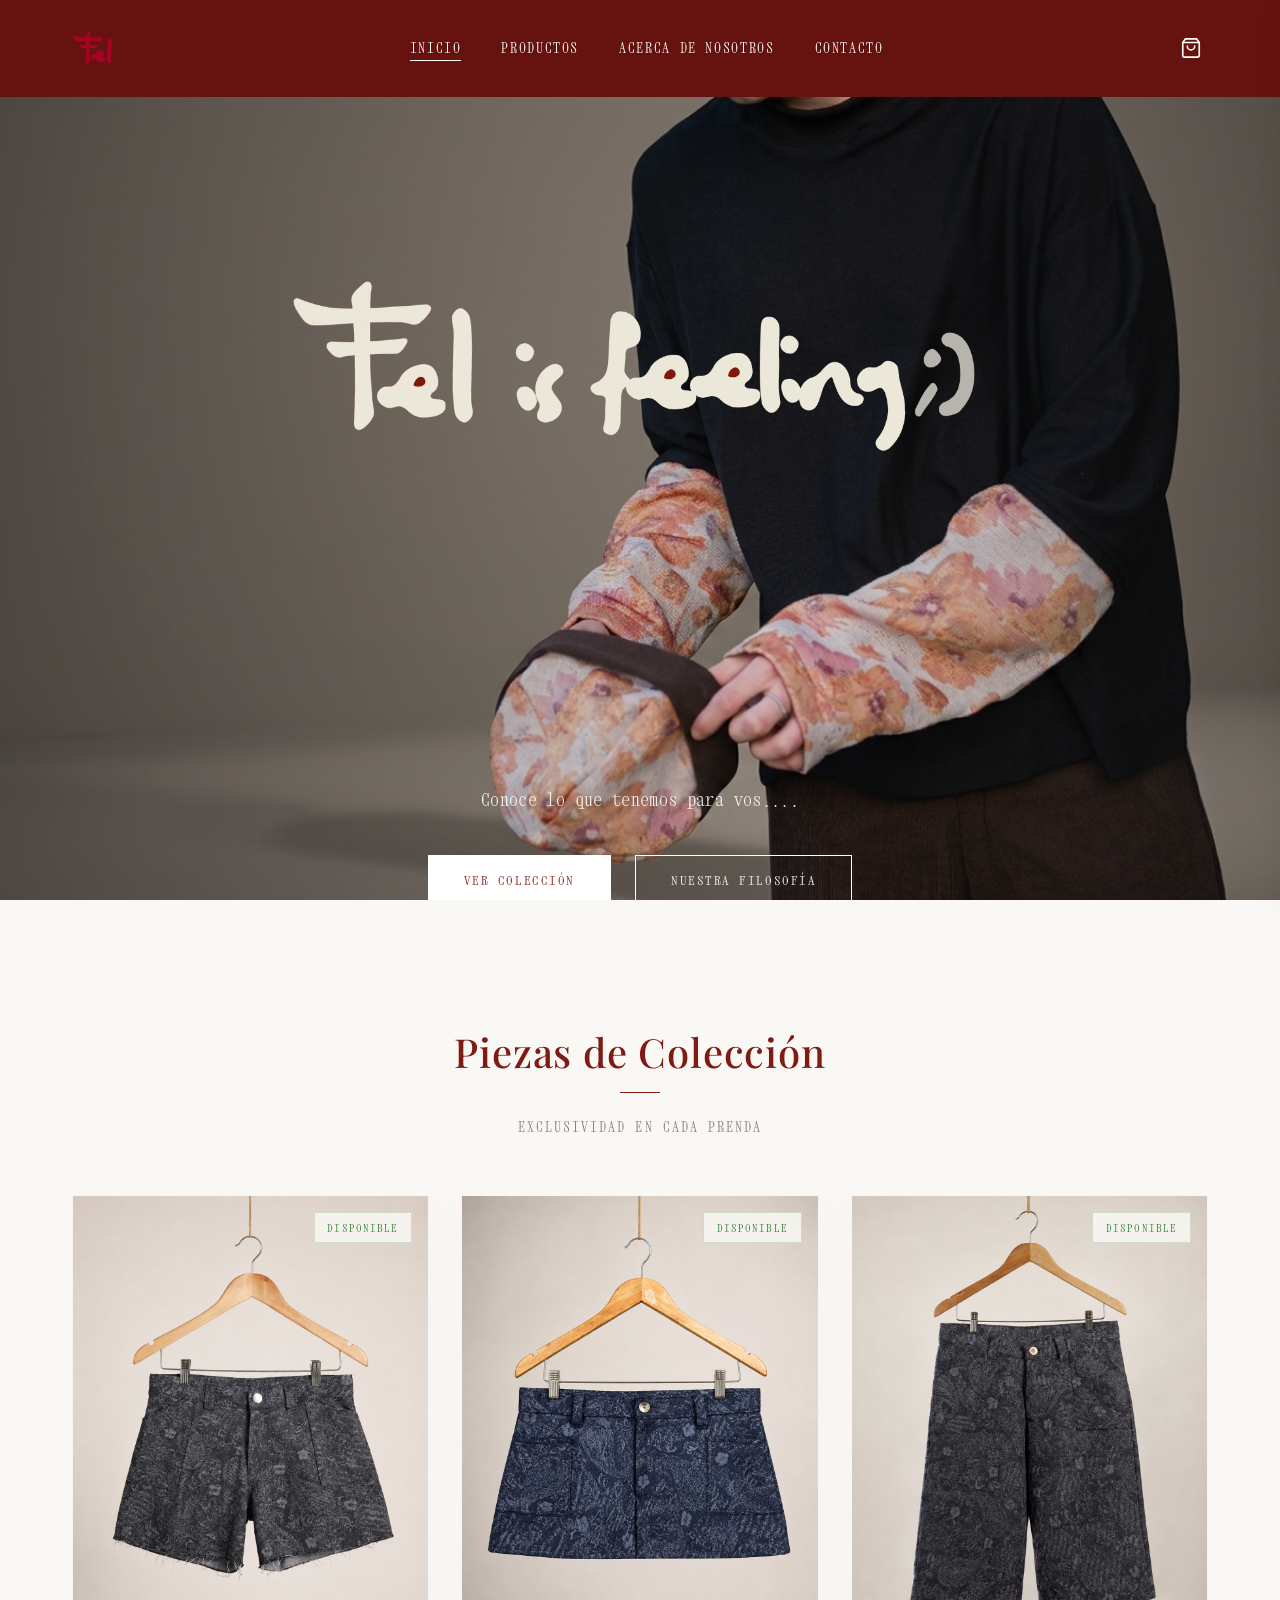
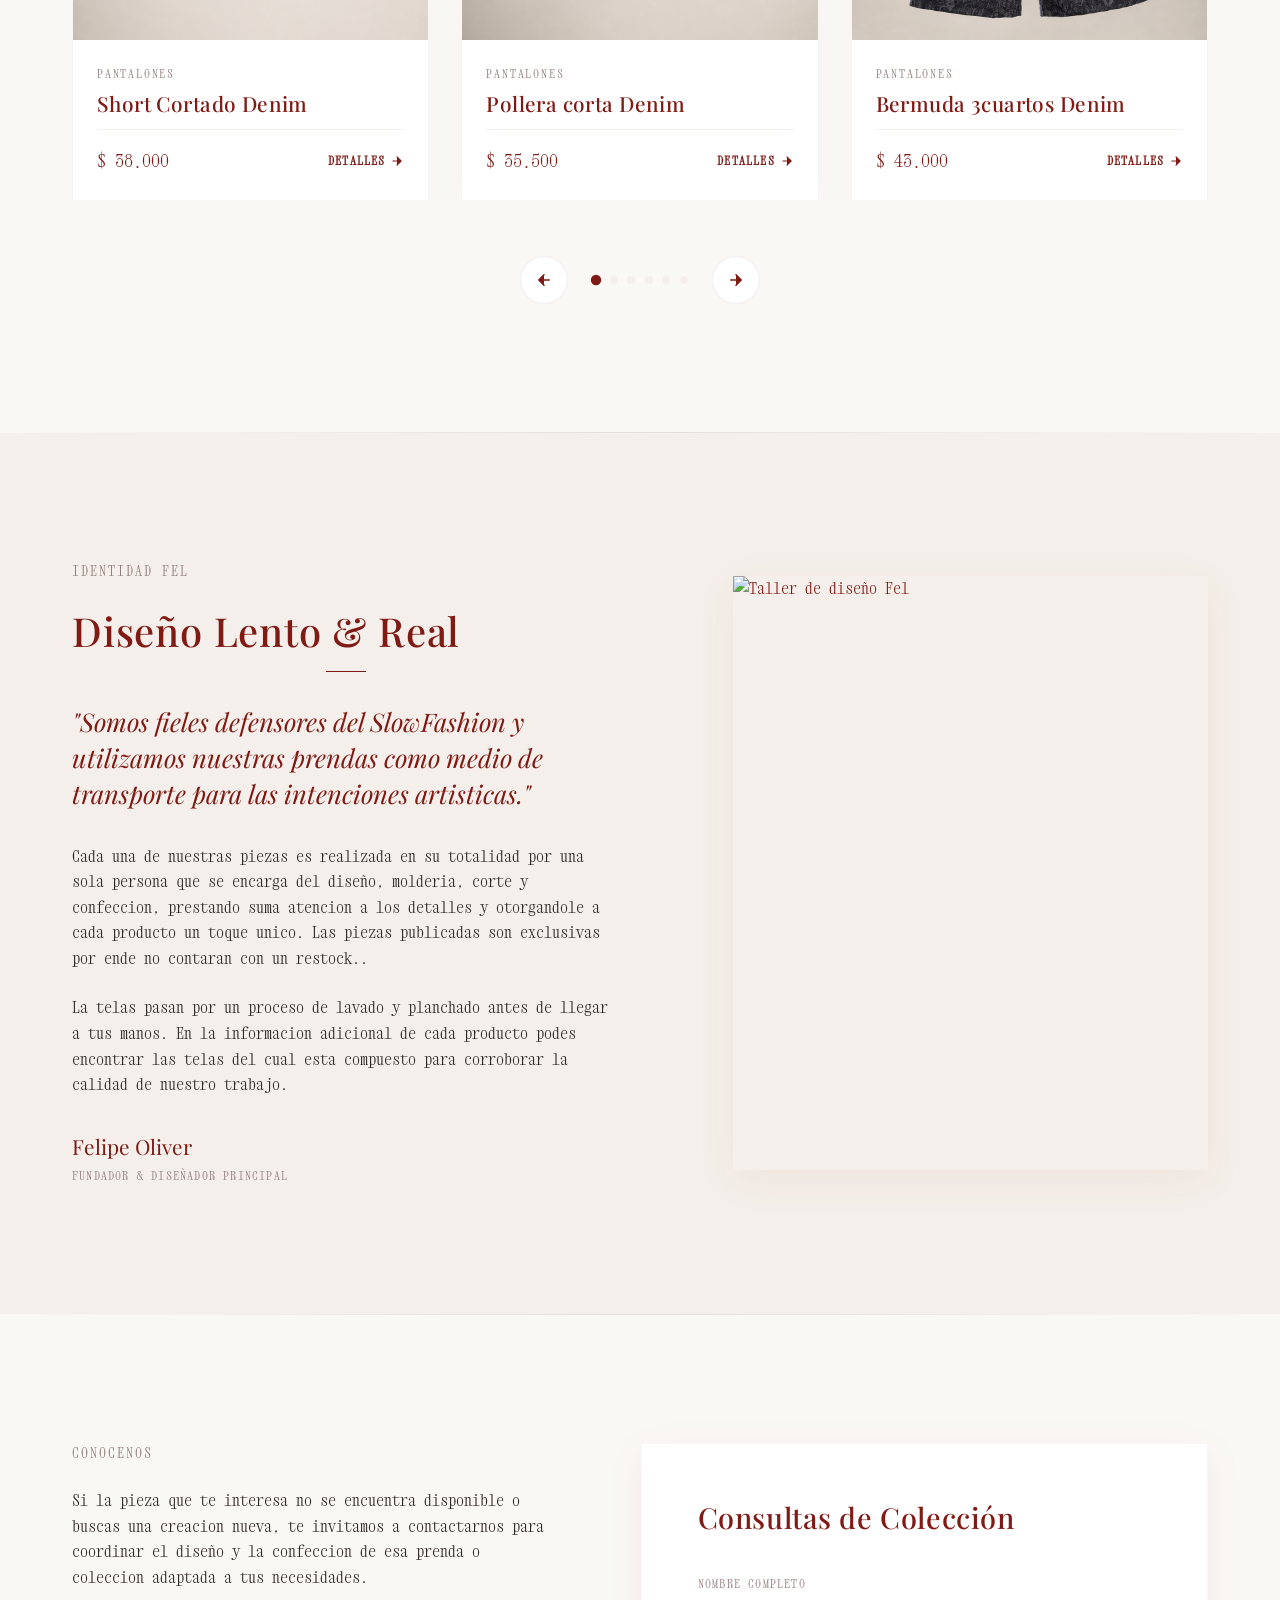
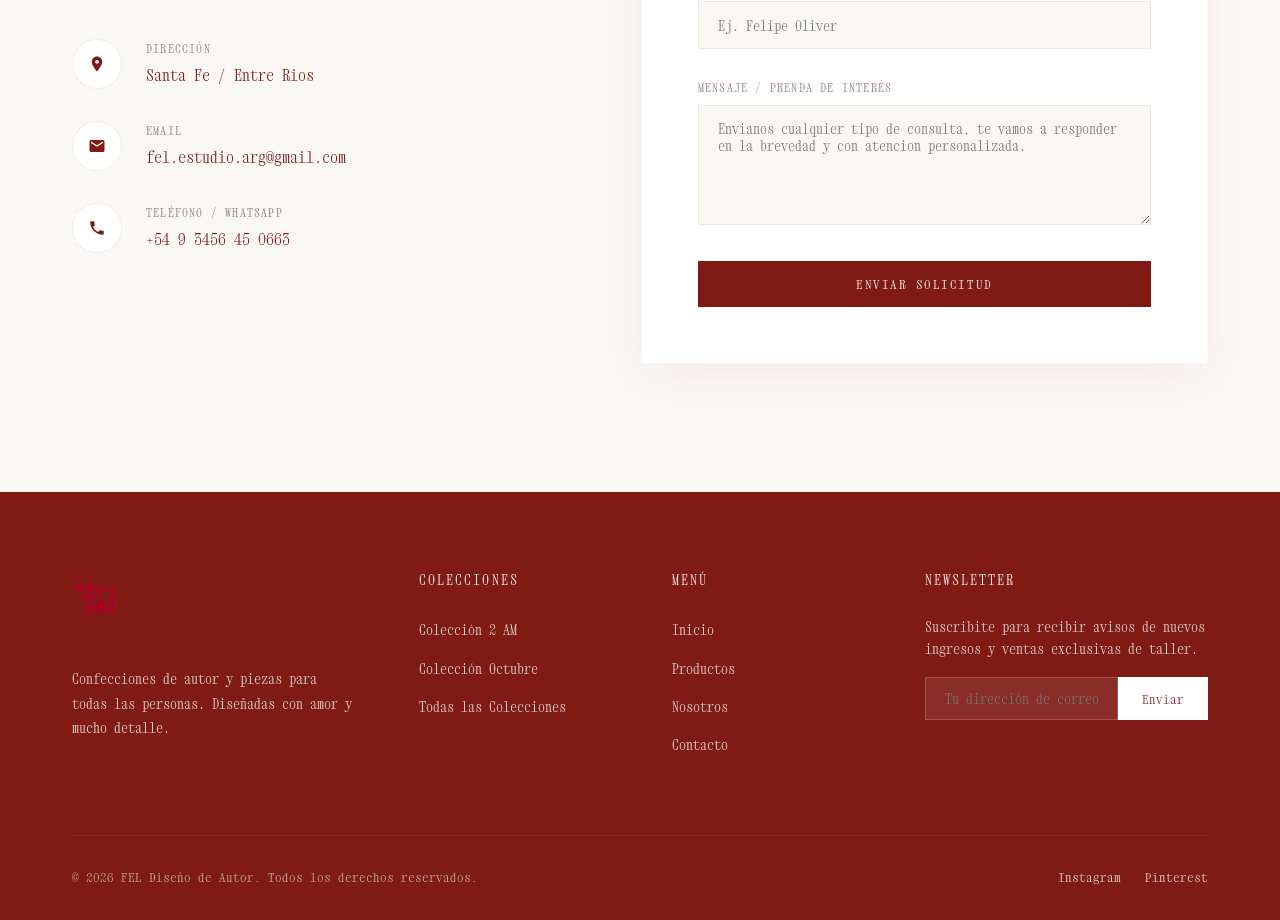
==== commit a776d168: "20off" ====
--- a/index.html
+++ b/index.html
@@ -379,9 +379,21 @@
     </div>
 
     <div class="cart-footer" id="cart-footer">
-      <div class="cart-total-row">
-        <span>Total Estimado:</span>
-        <span class="cart-total-price" id="cart-total-price">$0</span>
+      <div class="cart-promo-banner" id="cart-promo-banner"></div>
+
+      <div class="cart-summary-rows">
+        <div class="cart-summary-row" id="cart-subtotal-row" style="display: none;">
+          <span>Subtotal:</span>
+          <span id="cart-subtotal-price">$0</span>
+        </div>
+        <div class="cart-summary-row discount-row" id="cart-discount-row" style="display: none;">
+          <span id="cart-discount-label">Descuento Colección 2 AM:</span>
+          <span id="cart-discount-price" class="cart-discount-value">-$0</span>
+        </div>
+        <div class="cart-total-row">
+          <span>Total Estimado:</span>
+          <span class="cart-total-price" id="cart-total-price">$0</span>
+        </div>
       </div>
 
       <div class="cart-shipping-note">El valor del envio se calcula por whatsapp.</div>
--- a/style.css
+++ b/style.css
@@ -2100,6 +2100,59 @@
   border-top: 1px solid var(--border-glass);
 }
 
+/* PROMO BANNER & CART SUMMARY BREAKDOWN */
+.cart-promo-banner {
+  background: var(--color-light);
+  border: 1px dashed var(--color-muted);
+  border-radius: 6px;
+  padding: 0.75rem 0.9rem;
+  font-size: 0.8rem;
+  color: var(--color-primary);
+  line-height: 1.4;
+  margin-bottom: 1.2rem;
+  display: flex;
+  align-items: center;
+  gap: 0.6rem;
+  transition: var(--transition-fast);
+}
+
+.cart-promo-banner.active-discount {
+  background: rgba(128, 26, 21, 0.07);
+  border: 1px solid var(--color-accent);
+  color: var(--color-primary);
+  font-weight: 500;
+}
+
+.cart-summary-rows {
+  display: flex;
+  flex-direction: column;
+  gap: 0.45rem;
+  margin-bottom: 1rem;
+}
+
+.cart-summary-row {
+  display: flex;
+  justify-content: space-between;
+  align-items: center;
+  font-size: 0.9rem;
+  color: var(--color-secondary);
+}
+
+.cart-summary-row.discount-row {
+  color: var(--color-accent);
+  font-weight: 500;
+}
+
+.cart-discount-value {
+  background-color: var(--color-primary);
+  color: var(--color-white);
+  padding: 0.15rem 0.5rem;
+  border-radius: 4px;
+  font-size: 0.82rem;
+  font-weight: 600;
+  letter-spacing: 0.03em;
+}
+
 .cart-total-row {
   display: flex;
   justify-content: space-between;
@@ -2107,7 +2160,10 @@
   font-size: 1.1rem;
   font-weight: 600;
   color: var(--color-primary);
+  margin-top: 0.4rem;
   margin-bottom: 0.4rem;
+  padding-top: 0.4rem;
+  border-top: 1px dashed var(--border-glass);
   font-family: var(--font-serif);
 }
 
